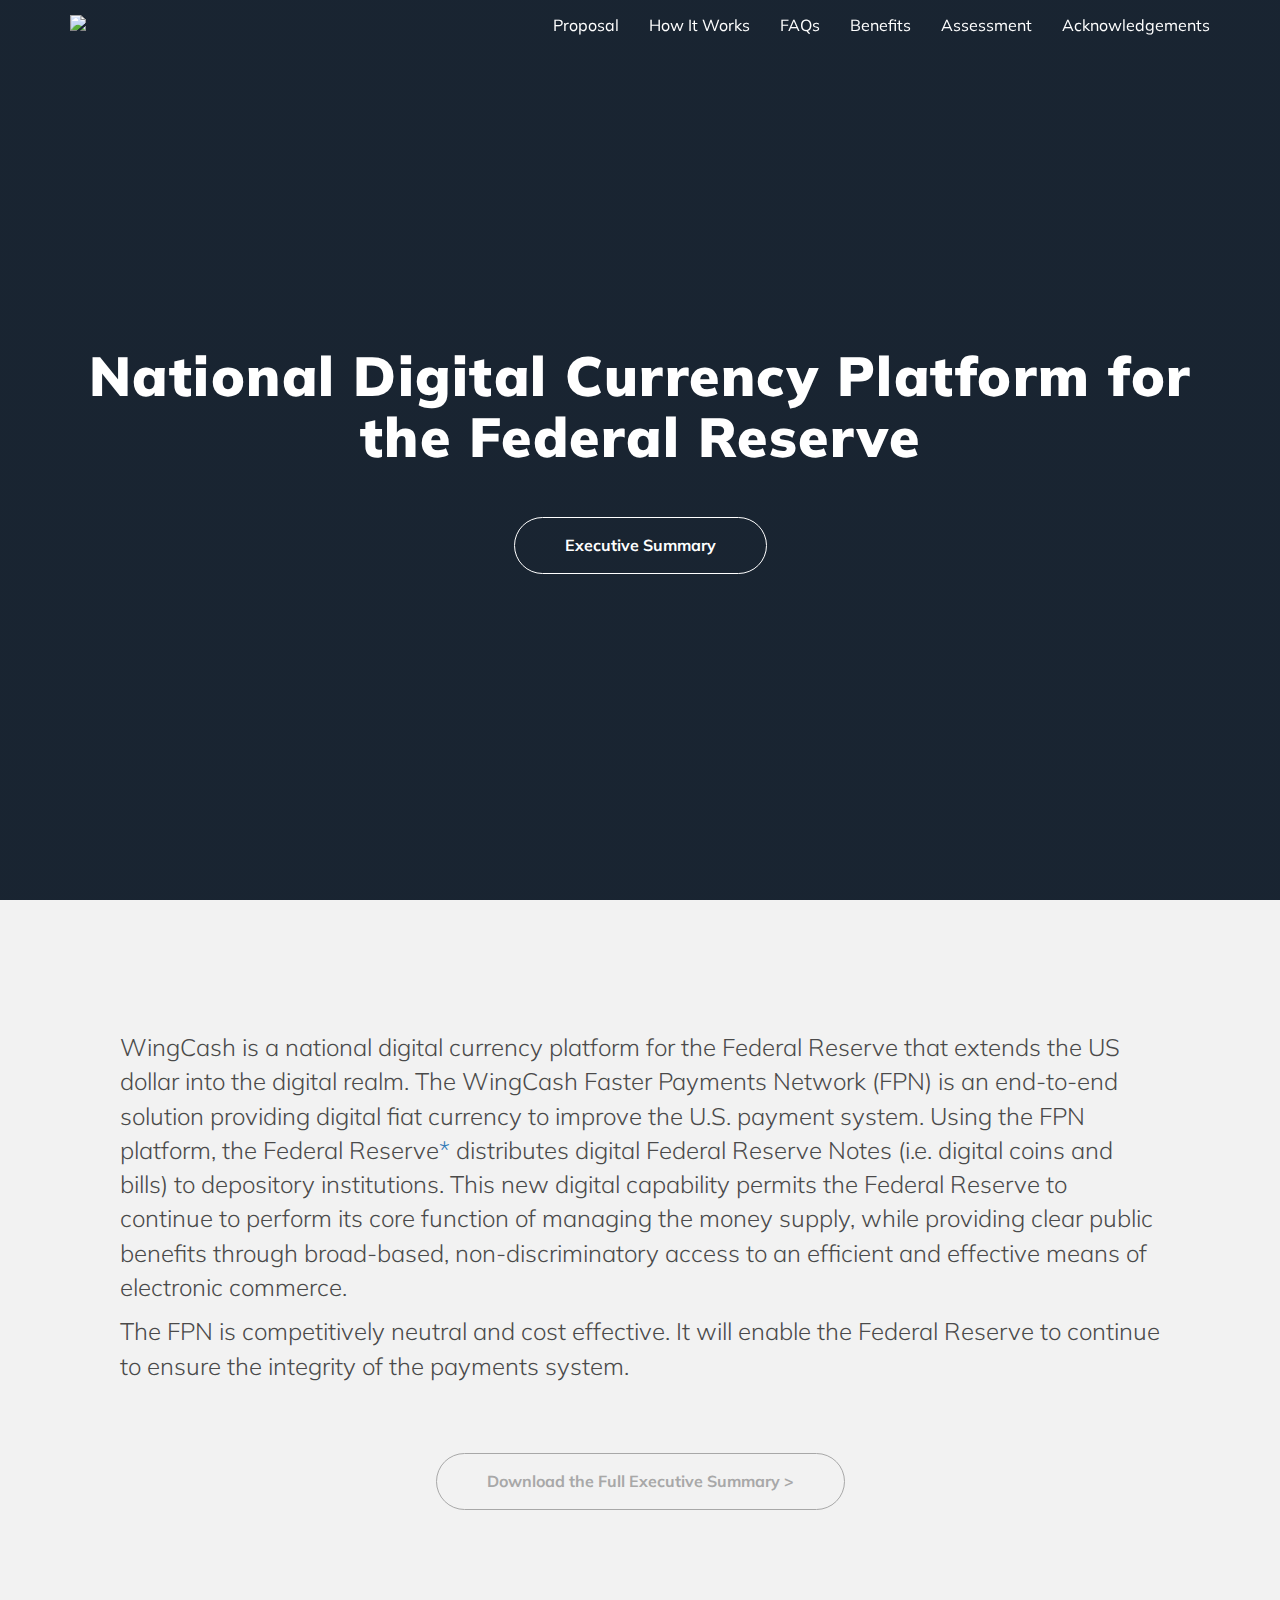
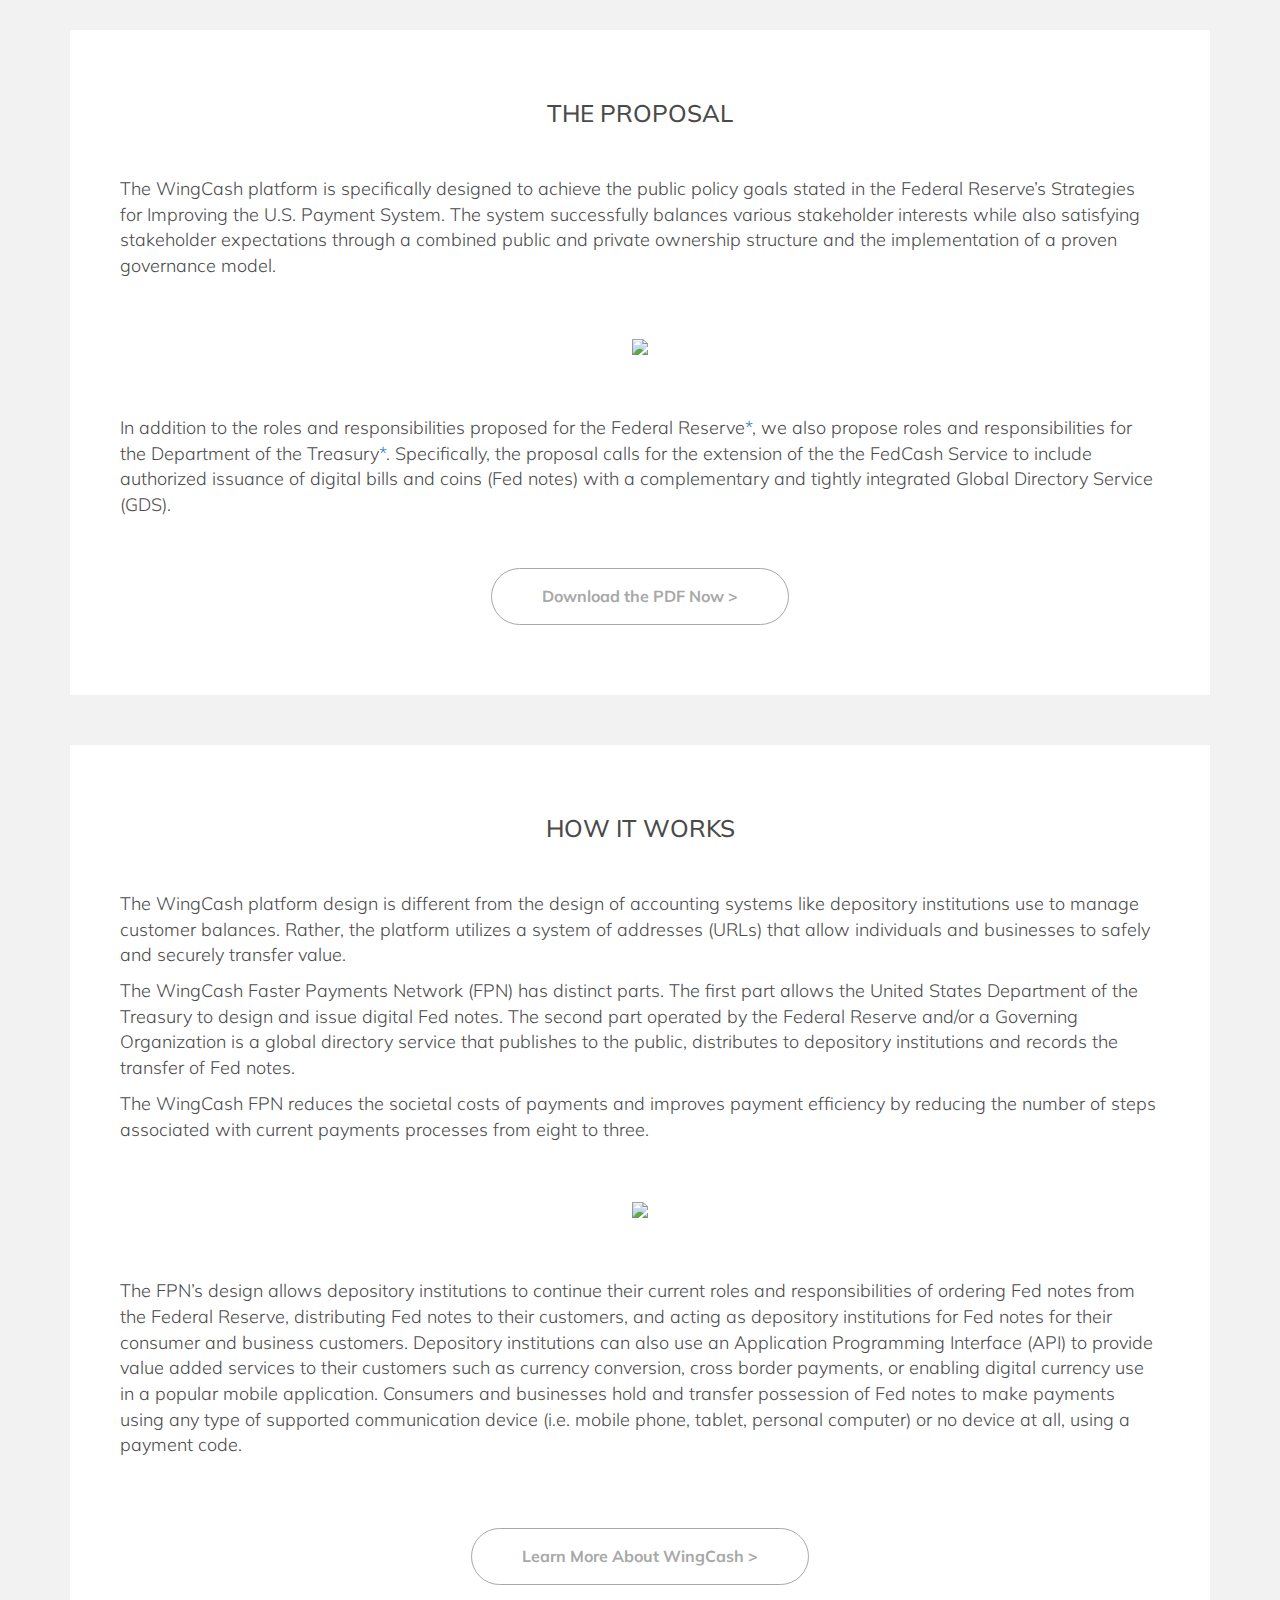
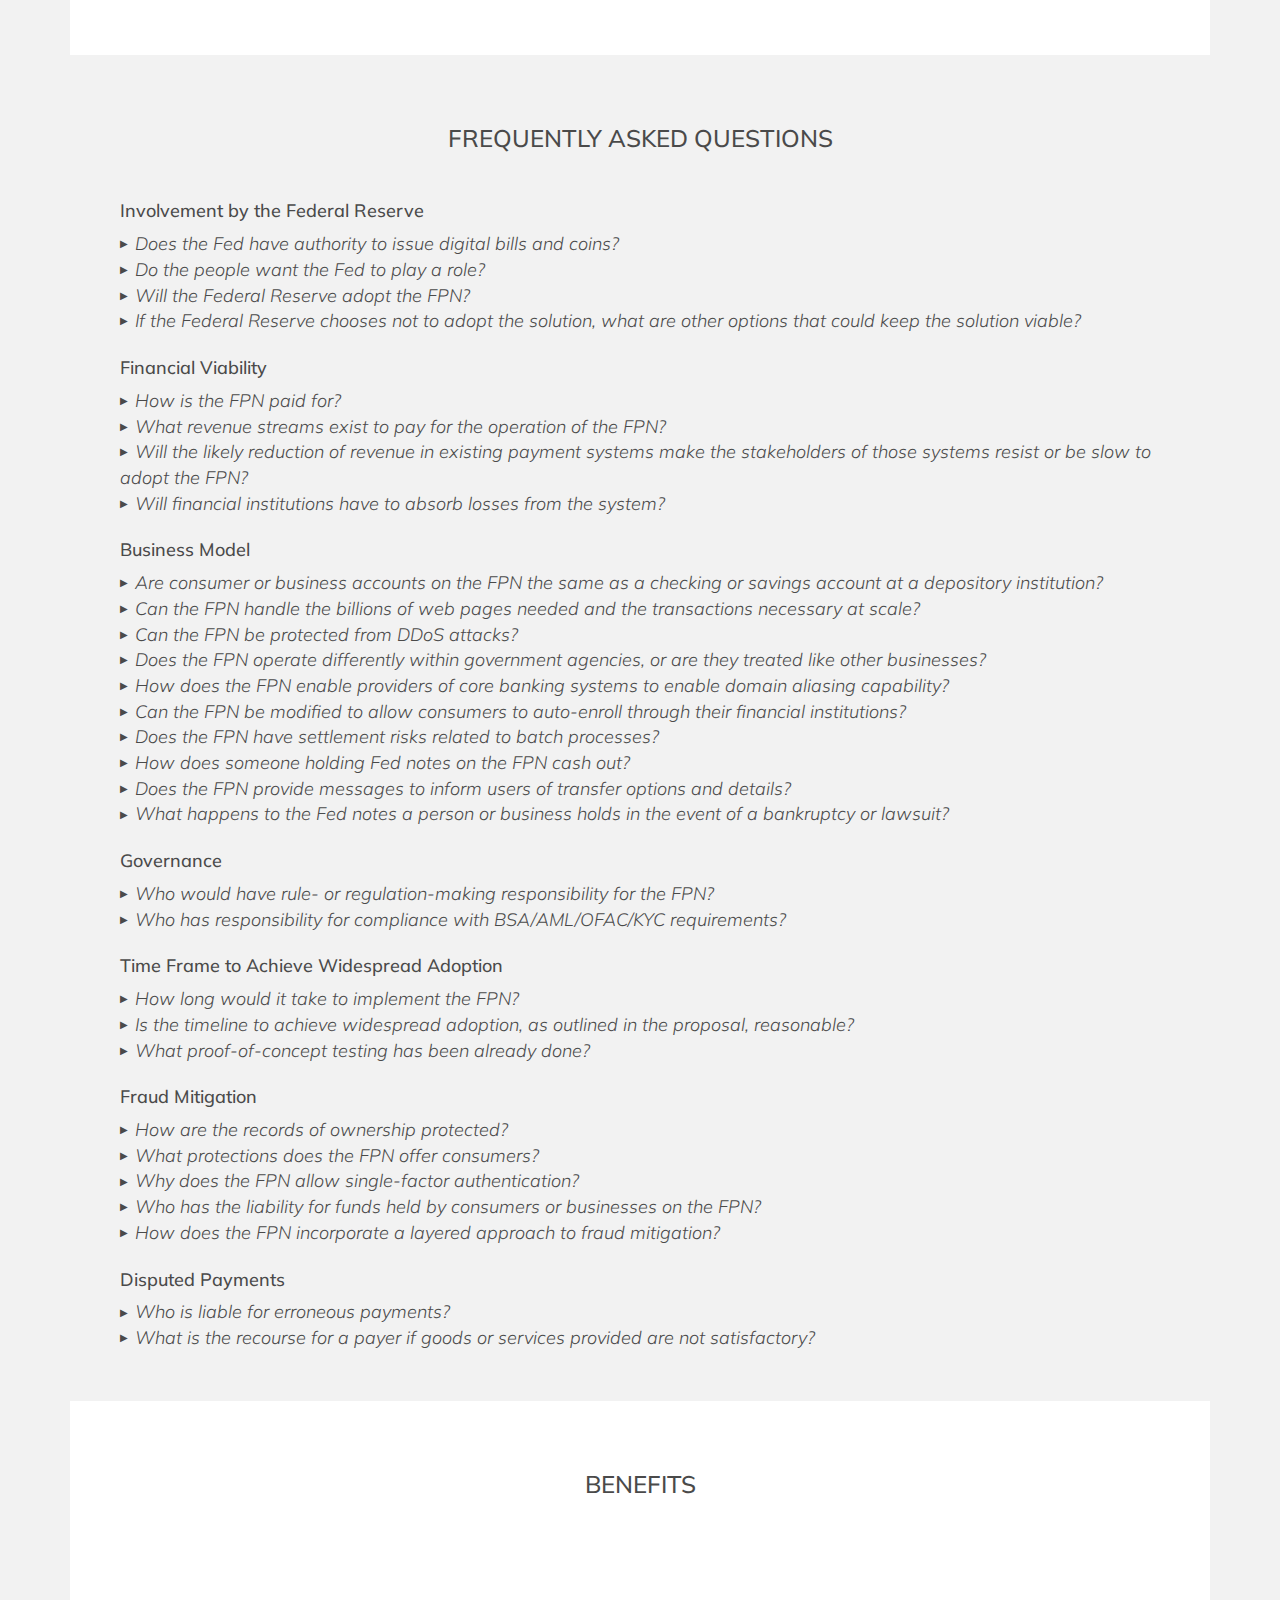
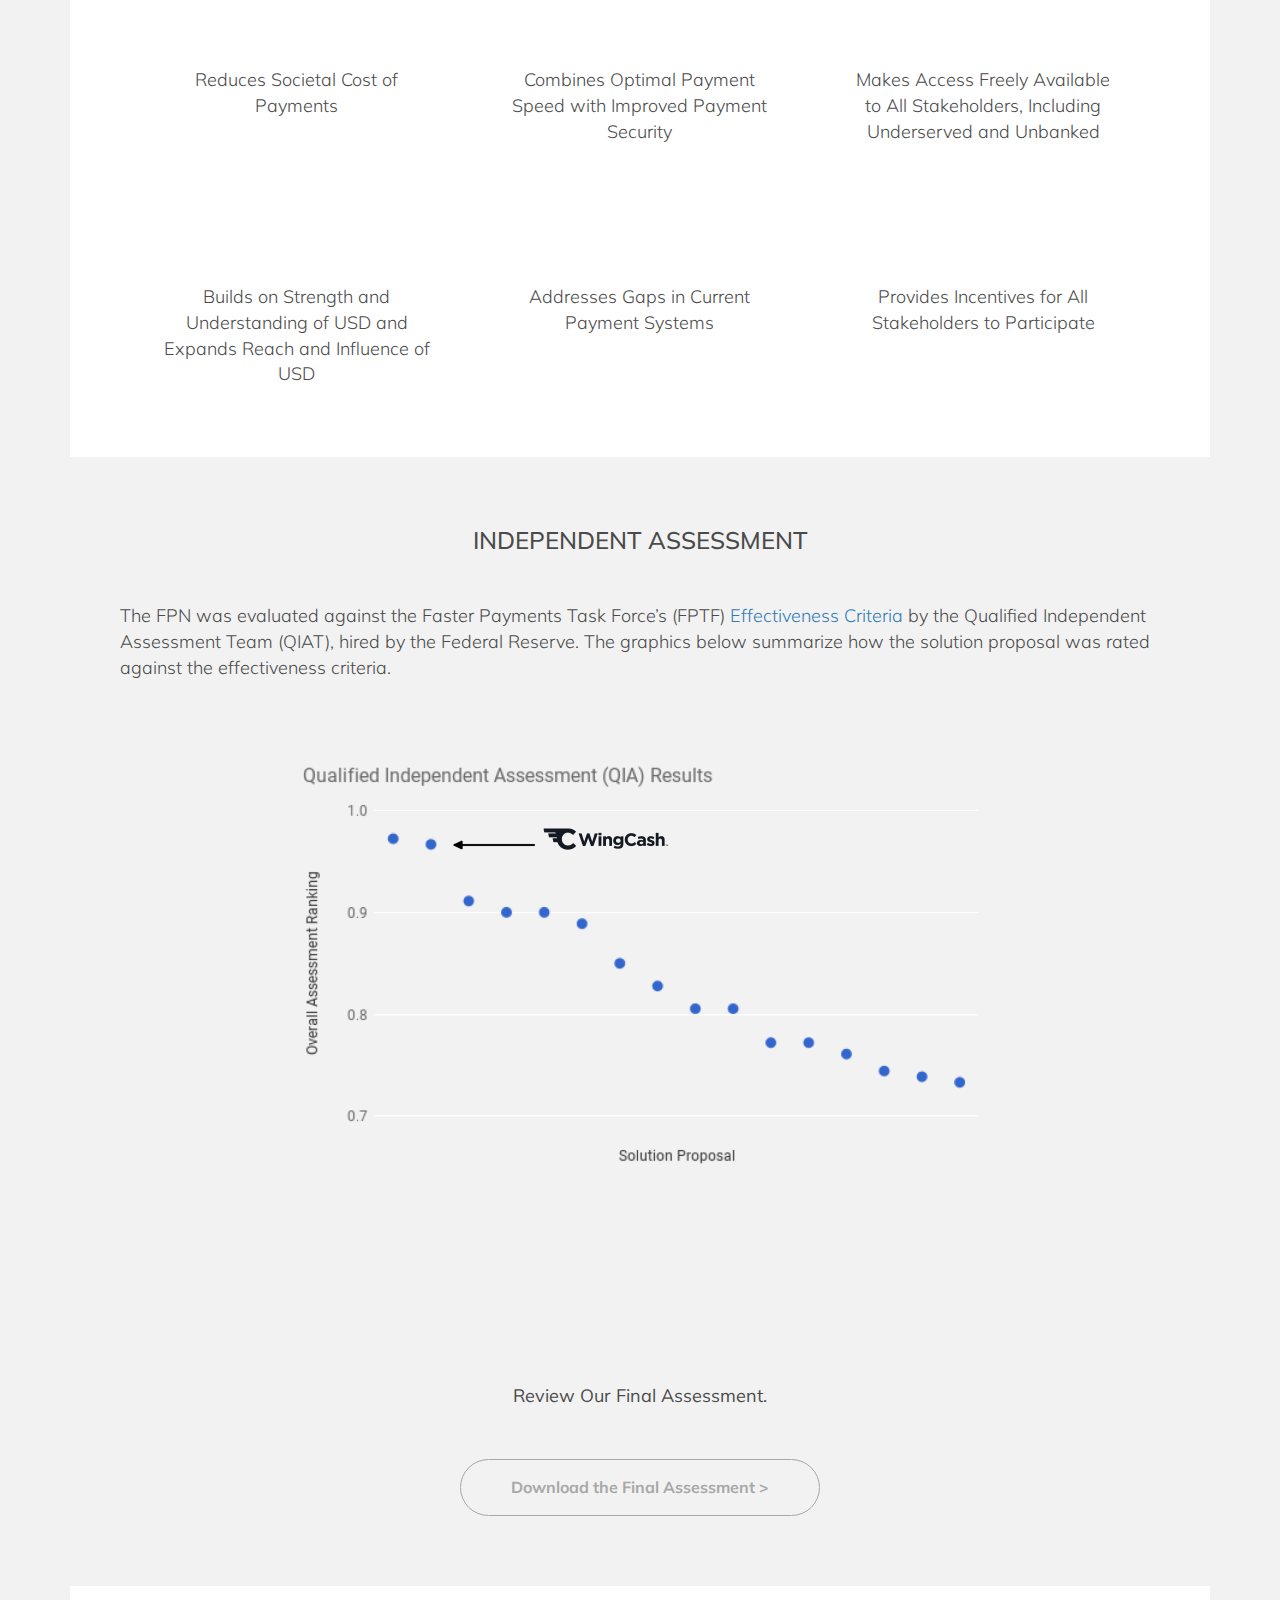
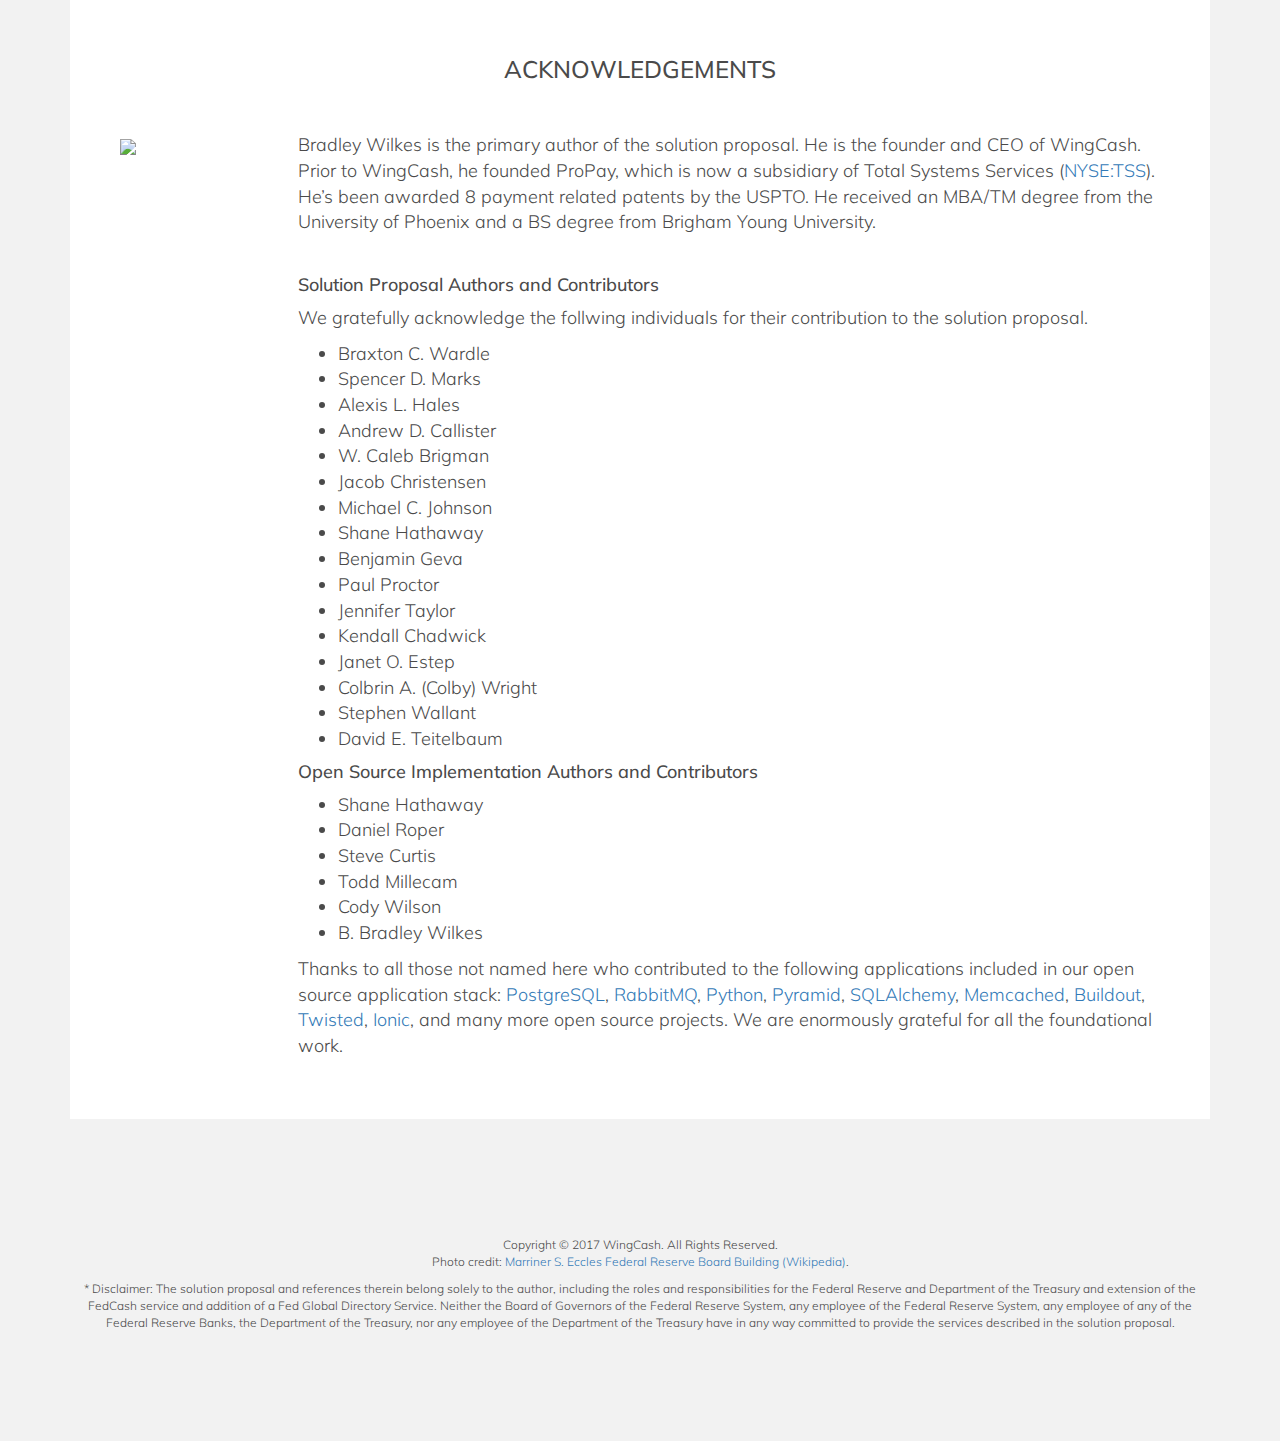
==== public_html/index.html @ 8a1ef951 "URI -> URL since it's more familiar. Ixnay on "we think you will be impressed"." ====
<!DOCTYPE html>
<html lang="en">
  <head>
    <meta charset="utf-8">
    <meta http-equiv="X-UA-Compatible" content="IE=edge">
    <meta name="viewport" content="width=device-width, initial-scale=1">
    <title>WingCash Faster Payments Network</title>

    <!-- Bootstrap -->
    <link rel="stylesheet"
        href="https://maxcdn.bootstrapcdn.com/bootstrap/3.3.7/css/bootstrap.min.css"
        integrity="sha384-BVYiiSIFeK1dGmJRAkycuHAHRg32OmUcww7on3RYdg4Va+PmSTsz/K68vbdEjh4u"
        crossorigin="anonymous" />
    <link href="https://fonts.googleapis.com/css?family=Muli:300,300i,400,700,900"
      rel="stylesheet" />
    <link rel="stylesheet" href="fpn.css" />
  </head>
  <body>
    <div class="topfold" id="top">
      <nav class="navbar navbar-fixed-top">
        <div class="container">
          <!-- Brand and toggle get grouped for better mobile display -->
          <div class="navbar-header">
            <button type="button" class="navbar-toggle collapsed" data-toggle="collapse" data-target="#bs-example-navbar-collapse-1" aria-expanded="false">
              <span class="sr-only">Toggle navigation</span>
              <span class="icon-bar"></span>
              <span class="icon-bar"></span>
              <span class="icon-bar"></span>
            </button>
            <a class="navbar-brand smooth-scroll" href="#top">
              <img src="image/wingcashlogo-nav-white-2017.png"
                class="navbar-brand-img" />
            </a>
          </div>

          <!-- Collect the nav links, forms, and other content for toggling -->
          <div class="collapse navbar-collapse" id="bs-example-navbar-collapse-1">
            <ul class="nav navbar-nav navbar-right smooth-scroll">
              <li><a href="#proposal">Proposal</a></li>
              <li><a href="#how">How It Works</a></li>
              <li><a href="#faq">FAQs</a></li>
              <li><a href="#benefits">Benefits</a></li>
              <li><a href="#assessment">Assessment</a></li>
              <li><a href="#ack">Acknowledgements</a></li>
            </ul>
          </div><!-- /.navbar-collapse -->
        </div><!-- /.container-fluid -->
      </nav>
      <div class="topfold-content">
        <div class="container">
          <h1 class="topfold-h1">
            National Digital Currency Platform for the Federal Reserve
          </h1>
          <div>
            <a href="#execsum" class="smooth-scroll">
              <button class="topfold-button">
                Executive Summary
              </button>
            </a>
          </div>
        </div>
      </div>
    </div>

    <div class="container">

      <section id="execsum">
        <div class="execsum">
          <p>
            WingCash is a national digital currency platform for the Federal
            Reserve that extends the US dollar into the digital realm. The
            WingCash Faster Payments Network (FPN) is an end-to-end solution
            providing digital fiat currency to improve the U.S. payment system.
            Using the FPN platform, the
            Federal Reserve<a href="#disclaimer" class="smooth-scroll disclaimer-link">*</a>
            distributes digital
            Federal Reserve Notes (i.e. digital coins and bills) to depository
            institutions. This new digital capability permits the Federal
            Reserve to continue to perform its core function of managing the
            money supply, while providing clear public benefits through
            broad-based, non-discriminatory access to an efficient and
            effective means of electronic commerce.
          </p>
          <p>
            The FPN is competitively neutral and cost effective. It will enable
            the Federal Reserve to continue to ensure the integrity of the
            payments system.
          </p>
        </div>
        <div class="action-button-container">
          <a href="https://drive.google.com/file/d/0B_CNPQWTRQwuc1hhWlAzOEljNGs/view?usp=sharing" target="_blank">
            <button class="action-button">
              Download the Full Executive Summary &gt;
            </button>
          </a>
        </div>
      </section>

      <section id="proposal" class="bright">
        <h2 class="section-title">THE PROPOSAL</h2>
        <p>
          The WingCash platform is specifically designed to achieve the public
          policy goals stated in the Federal Reserve’s Strategies for
          Improving the U.S. Payment System. The system successfully balances
          various stakeholder interests while also satisfying stakeholder
          expectations through a combined public and private ownership
          structure and the implementation of a proven governance model.
        </p>
        <p style="text-align: center">
          <img src="image/cash-to-digital.png" width="60%"
            class="diagram"  />
        </p>
        <p>
          In addition to the roles and responsibilities proposed for the
          Federal Reserve<a href="#disclaimer" class="smooth-scroll disclaimer-link">*</a>,
          we also propose roles and responsibilities for the
          Department of the Treasury<a href="#disclaimer" class="smooth-scroll disclaimer-link">*</a>.
          Specifically, the proposal calls for the
          extension of the the FedCash Service to include authorized
          issuance of digital bills and coins (Fed notes) with a complementary
          and tightly integrated Global Directory Service (GDS).
        </p>
        <div class="action-button-container"
            style="margin-top: 50px; margin-bottom: 20px">
          <a href="https://drive.google.com/file/d/0B_CNPQWTRQwuZWhqbDUzNVJsNGc/view" target="_blank">
            <button class="action-button">
              Download the PDF Now &gt;
            </button>
          </a>
        </div>
      </section>

      <section id="how" class="bright" style="margin-top: 50px">
        <h2 class="section-title">HOW IT WORKS</h2>
        <p>
          The WingCash platform design is different from the design of
          accounting systems like depository institutions use to manage
          customer balances. Rather, the platform utilizes a system of
          addresses (URLs) that allow individuals and businesses to safely and
          securely transfer value.
        </p>
        <p>
          The WingCash Faster Payments Network (FPN) has distinct parts. The
          first part allows the United States Department of the Treasury to
          design and issue digital Fed notes. The second part operated by the
          Federal Reserve and/or a Governing Organization is a global
          directory service that publishes to the public, distributes to
          depository institutions and records the transfer of Fed notes.
        </p>
        <p>
          The WingCash FPN reduces the societal costs of payments and improves
          payment efficiency by reducing the number of steps associated with
          current payments processes from eight to three.
        </p>
        <p style="text-align: center">
          <img src="image/how-diagram.png" width="70%"
            class="diagram"  />
        </p>
        <p>
          The FPN’s design allows depository institutions to continue their
          current roles and responsibilities of ordering Fed notes from the
          Federal Reserve, distributing Fed notes to their customers, and
          acting as depository institutions for Fed notes for their consumer
          and business customers. Depository institutions can also use an
          Application Programming Interface (API) to provide value added
          services to their customers such as currency conversion, cross
          border payments, or enabling digital currency use in a popular
          mobile application. Consumers and businesses hold and transfer
          possession of Fed notes to make payments using any type of supported
          communication device (i.e. mobile phone, tablet, personal computer)
          or no device at all, using a payment code.
        </p>
        <div class="action-button-container"
            style="margin-bottom: 20px">
          <a href="https://wingcash.org" target="_blank">
            <button class="action-button">
              Learn More About WingCash &gt;
            </button>
          </a>
        </div>
      </section>

      <section id="faq" class="faq">
        <h2 class="section-title">FREQUENTLY ASKED QUESTIONS</h2>

        <h4>Involvement by the Federal Reserve</h4>

        <div class="faq-question">
          Does the Fed have authority to issue digital bills and coins?
        </div>

        <div class="faq-answer">
          <p>
            Digital banknotes should be treated as authorized by the Federal
            Reserve Act to the same extent as physical banknotes. Section
            16(1) of the Federal Reserve Act is silent as to the medium in
            which Federal Reserve notes are to be issued. Accordingly, it
            may be argued that digital banknotes are encompassed within the
            general authority of Paragraph 1. Digital Fed notes would not
            replace physical bills and coins but would be an additional
            service offered by the Fed.
          </p>
        </div>

        <div class="faq-question">
          Do the people want the Fed to play a role?
        </div>

        <div class="faq-answer">
          <p>
            The people want a financial system that serves their purposes
            and protects their interests. If the FPN provides an additional
            option for payments that is easy to use, secure, cost-effective,
            and accepted by the establishments that consumers do business
            with, they are likely to accept it without a lot of
            consideration for the mechanics that make the system possible.
          </p>
          <p>
            We are assured that not all consumers or businesses would like
            to have the Fed provide digital bills and coins for the FPN;
            however, consumers and businesses are best served by a safe,
            efficient, trusted payment ecoystem. The Fed’s role in the FPN
            would bring the highest levels of public confidence to the FPN.
          </p>
        </div>

        <div class="faq-question">
          Will the Federal Reserve adopt the FPN?
        </div>

        <div class="faq-answer">
          <p>
            The Proposer cannot speak on behalf of the Federal Reserve;
            however, the Fed's operation of the FPN would provide the highest
            level of credibility and trust in the FPN.
          </p>

          <p>
            One of the strengths of the proposed FPN is its flexibility with
            respect to the role of depository financial institutions in the
            chain of distribution of digital banknotes. For example, the Fed
            could engage depository institutions to act as intermediaries with
            respect to the distribution of digital banknotes, similar to their
            role with respect to the distribution of paper Federal Reserve
            notes.
          </p>

          <p>
            Administration of the Global Directory Service, the “back-office”
            machinery necessary for authentication and recording, and numerous
            other aspects of the Faster Payments Network, may be delegated to
            the Governing Organization or a service provider as the Fed sees
            fit. The proposer’s intent is not to dictate whether or how the
            Fed may exercise its discretion to delegate operation of the
            various components of the FPN; rather, where the FPN contemplates
            operative concepts from the point of view of Fed action, it should
            be understood to refer to action by the Fed or its designee, and
            not to derogate from the Fed’s flexibility to delegate or
            otherwise involve the Governing Organization, its members, or
            other third parties as necessary or appropriate to provide the
            FPN.
          </p>
        </div>

        <div class="faq-question">
          If the Federal Reserve chooses not to adopt the solution, what are
          other options that could keep the solution viable?
        </div>

        <div class="faq-answer">
          <p>
            The multi-issuer design of the FPN makes it possible for a
            commercial bank to act as distributor of the Fed notes held
            against a balance in an ominibus account; however, our experience
            suggests that commercial banks resist this role and responsibility
            for many reasons. In the model with one or more commercial banks
            as providers of the notes, the Fed would not need to act as the
            issuer or redeemer.
          </p>
        </div>

        <h4>Financial Viability</h4>

        <div class="faq-question">
          How is the FPN paid for?
        </div>

        <div class="faq-answer">
          <p>
            The Federal Reserve can expect to receive full recovery of costs
            over the long run by directing savings from reduced printing,
            transportation and destructions costs of physical bank note issuance
            into the operation of the FPN. However, the implementation of the
            FPN would require an investment by the Federal Reserve.
          </p>
        </div>

        <div class="faq-question">
          What revenue streams exist to pay for the operation of the FPN?
        </div>

        <div class="faq-answer">
          <p>
            The Federal Reserve will continue to recognize seigniorage for Fed
            notes issued to the FPN. We also propose other possible revenue
            streams associated with the FPN, although we do not prescribe who
            will record the revenue, as follows: distribution of brand cash,
            co-branding of Fed notes, deposit fees, education and training,
            membership, and more.
          </p>
        </div>

        <div class="faq-question">
          Will the likely reduction of revenue in existing payment systems
          make the stakeholders of those systems resist or be slow to adopt
          the FPN?
        </div>

        <div class="faq-answer">
          <p>
            Yes, we expect stakeholders of other payment systems to be slow to
            or resist adoption of the FPN because of the potential loss of
            revenue as payments shift from existing payment systems to the
            FPN. However, financial institutions will be able to realize
            additional revenue by determining the fee charged to the customer
            for depositing Fed notes to an account. Depository institutions
            using the API with their own branded applications are able to
            offer the baseline services and value-added services for their
            customers. Value-added services may generate revenue for
            depository institutions.
          </p>
        </div>

        <div class="faq-question">
          Will financial institutions have to absorb losses from the system?
        </div>

        <div class="faq-answer">
          <p>
            No, unlike payment card networks, the proposed design and rules of
            the FPN do not have financial institutions responsible for
            chargebacks. Financial institutions will benefit from reduced risk
            of payments that use the FPN because there is no inter-provider
            credit or liquidity risk when accepting Fed notes for deposit.
          </p>
        </div>

        <h4>Business Model</h4>

        <div class="faq-question">
          Are consumer or business accounts on the FPN the same as a checking
          or savings account at a depository institution?
        </div>

        <div class="faq-answer">
          <p>
            The FPN is designed as a bearer instrument payment network. The
            FPN is not a system of accounts that use double-entry accounting
            (e.g., debits and credits) to move value between accounts.
            Consequently, the FPN does not compete with depository financial
            institutions for deposit accounts of consumers or businesses.
          </p>
        </div>

        <div class="faq-question">
          Can the FPN handle the billions of web pages needed and the
          transactions necessary at scale?
        </div>

        <div class="faq-answer">
          <p>
            The FPN will create and store data for each Fed note on the FPN.
            While this may seem like a lot of data, even with billions of Fed
            notes, it is rather small by comparison to some existing web
            sites. For example, YouTube reports that “every day people watch
            hundreds of millions of hours on YouTube and generate billions of
            views.” Serving hundreds of millions of hours of YouTube video
            places a high demand on computing resources (i.e., computer
            processing power, network bandwidth, and storage), whereas the
            FPN’s serving static/dynamic web pages demands significantly less
            computing resources.
          </p>

          <p>
            The FPN can scale quickly while maintaining service level
            agreements and providing the baseline core features because of an
            original design architecture that supports high scalability.
          </p>

          <p>
            The proposers have tested the transaction throughput of the
            current open source version without much code optimization using
            Amazon EC2 Type C3 instances with 32 cores and 60 GB of memory.
            The current open source version was able to achieve projected
            annual transaction throughput rate in excess of 23 billion
            transfers per year (750 transactions per second, 64.8 million
            transactions per day). To put this in perspective, VocaLink, the
            operator of the UK’s Faster Payments system, indicates on their
            website that their data centers process just over 6 billion BACS
            transactions annually (16.44 million per day), with a peak
            reaching 100 million transactions per day (36.5 billion
            transactions annually). The proposers believe that, with both
            hardware and software optimizations, the transaction throughput of
            the FPN at implementation can be improved to reach or exceed 220+
            billion transfers per year, or 602.7 million transfers per day.
            The FPN’s architecture is designed to accommodate growth with
            additional code optimization and through horizontal scale.
          </p>
        </div>

        <div class="faq-question">
          Can the FPN be protected from DDoS attacks?
        </div>

        <div class="faq-answer">
          <p>
            The FPN includes the following measures to mitigate the impact of
            external network attacks:
          </p>

          <ul>
            <li>
              Because attackers often try to connect to database servers
              directly through network ports, the FPN employs external
              firewalls that reject all attempts to connect to non-public
              ports.
            </li>

            <li>
              The FPN mitigates denial of service (DoS) attacks by providing
              flexible server capacity and by adjusting firewall rules in real
              time to temporarily block specific abusive IP addresses.
            </li>

            <li>
              The FPN serves static copies of web pages in the event of an
              extreme DoS attack. Because copies of static web pages require
              few server resources, it is more difficult for attackers to
              overwhelm servers that serve static copies of web pages.
            </li>

            <li>
              The proposers recommend the creation of a site reliability
              engineering (SRE) team to monitor the network and build automated
              detection and response systems.
            </li>
          </ul>
        </div>

        <div class="faq-question">
          Does the FPN operate differently within government agencies, or are
          they treated like other businesses?
        </div>

        <div class="faq-answer">
          <p>
              The FPN operates the same for government agencies as with
            public/private businesses;  however, the API allows a degree of
            freedom to a business or government agency to customize the
            features or experience of the FPN. Government and charitable
            organizations that distribute humanitarian aid would have the
            option to distribute a closed-loop payment instrument (Brand Cash)
            redeemable only at certain locations to provide better control of
            where humanitarian aid is redeemed and for what products and or
            services.
          </p>
        </div>

        <div class="faq-question">
          How does the FPN enable providers of core banking systems to enable
          domain aliasing capability?
        </div>

        <div class="faq-answer">
          <p>
            The FPN’s domain aliasing capability allows FPN features to be
            aliased to the web domain of a financial institution. For example,
            a financial insitution with a domain of
            www.firstfinancialinstitution.com could be set up to provide its
            customers customized, branded acess and user experience to the FPN
            at fpn.firstfinancialinstitution.com.
          </p>
        </div>

        <div class="faq-question">
          Can the FPN be modified to allow consumers to auto-enroll through
          their financial institutions?
        </div>

        <div class="faq-answer">
          <p>
            While it would be convenient, it is not to the consumers’ benefit
            to be auto-enrolled in the FPN through their financial
            institutions. The FPN enrollment process enables participants in
            the system to specify their credentials and keep them private.
            Enrollment that is not linked to a financial institution also
            expands access to the solution to unbanked individuals. For
            convenience, the FPN allows those who have accounts with
            depository financial institutions to link their payment addresses
            to their accounts.
          </p>
        </div>

        <div class="faq-question">
          Does the FPN have settlement risks related to batch processes?
        </div>

        <div class="faq-answer">
          <p>
            Transactions within the FPN are immediate and are performed with
            good funds (i.e. central bank money) that are currently held by
            the payer’s primary payment address. The purpose of the FPN is to
            execute transfers in real-time, all day, every day without human
            intervention and provide confirmation of the completed transfer to
            both the payer and the payee.
          </p>
        </div>

        <div class="faq-question">
          How does someone holding Fed notes on the FPN cash out?
        </div>

        <div class="faq-answer">
          <p>
            A user on the FPN can link an account at a financial institution
            to her primary payment address and submit a payment order to
            transfer Fed notes to that account. Users can purchase goods and
            services with funds held by their primary payment address. Fed
            notes on the FPN are also fungible with physical bills and coins.
          </p>
        </div>

        <div class="faq-question">
          Does the FPN provide messages to inform users of transfer options
          and details?
        </div>

        <div class="faq-answer">
          <p>
            The FPN displays contextual data to inform users. The FPN records,
            retains, protects, discloses, and makes available to the payer,
            payee, and issuer appropriate contextual data as permitted by the
            rules. Contextual data may include but is not limited to the
            following:
          </p>

          <ul>
            <li>
              Transfer identification (each transfer is assigned a system-
              wide, unique ID)
            </li>
            <li>
              Transfer type (transfer types as defined by the system)
            </li>
            <li>
              Date and time the transfer was started
            </li>
            <li>
              Date and time the transfer was completed or ended
            </li>
            <li>
              Status of the transfer
            </li>
            <li>
              Amount of the transfer
            </li>
            <li>
              Visibility of the transfer (i.e., public or private)
            </li>
            <li>
              Appropriate details about each participant or stakeholder
              involved in the transfer
            </li>
            <li>
              Fed notes involved in the transfer by unique identifier
            </li>
            <li>
              Closed-loop notes involved in the transfer, including the type
              of the note (e.g., gift, loyalty, rewards, promotional), the
              name the notes Issuer, the denomination, and the date of
              issuance
            </li>
          </ul>

          <p>
            The FPN may also capture and record contextual data that include
            channel- and device-specific information. For example, data may
            include device operating system, device hardware identifiers,
            device application identifiers, or device location information.
          </p>

          <p>
            Contextual information associated with a transfer can be viewed by
            a stakeholder of the transfer to perform all types of
            responsibilities including updating double-entry accounting
            systems, preparing reports, preparing tax statements, auditing,
            and investigating errors.
          </p>

          <p>
            The FPN enables flexibility in contextual data and integration of
            data and messaging with external systems.
          </p>
        </div>

        <div class="faq-question">
          What happens to the Fed notes a person or business holds in the
          event of a bankruptcy or lawsuit?
        </div>

        <div class="faq-answer">
          <p>
            The Fed notes held by a person or business would be subject to all
            laws, regulations, and court orders, just as any other financial
            asset in the case of a personal or personal bankruptcy.
          </p>
        </div>

        <h4>Governance</h4>

        <div class="faq-question">
          Who would have rule- or regulation-making responsibility for the FPN?
        </div>

        <div class="faq-answer">
          <p>
            The same organizations that write regulations and laws for payment
            systems that exist today would have the ability to impact the
            FPN’s rules. These organizations include the CFPB, Federal Reserve
            Board of Governors, Office of Comptroller of Currency, etc.
            Furthermore, the solution proposes an inclusive Governing
            Organization with broad participation from all stakeholders on the
            FPN to also have rule-making influence.
          </p>
        </div>

        <div class="faq-question">
          Who has responsibility for compliance with BSA/AML/OFAC/KYC
          requirements?
        </div>

        <div class="faq-answer">
          <p>
            The Fed would bear the responsibility for compliance with
            regulations in the ongoing operation of the FPN with established
            users. As the owner and operator of the FPN, the Fed could
            designate certain responsibilities to be performed by the
            Governing Organization. Compliance with BSA/AML/KYC may be
            delegated by the Fed to the Governing Organization.
          </p>

          <p>
            Financial institutions that are issued digital Fed notes from the
            Federal Reserve would be authorized to redistribute the digital
            banknotes to customers who have satisfied anti-money laundering
            (AML) and Office of Foreign Assets Control (OFAC) screens.
            Moreover, the recipients of those digital banknotes would be able
            to transfer them only to persons (individuals and entities) whose
            identity had been validated in accordance with applicable AML and
            OFAC standards by banks authorized by the Fed for that purpose.
          </p>

          <p>
            With strong front-end identity verification requirements, the FPN
            would enable AML-related controls far exceeding those currently in
            place for cash transactions. In addition, the FPN architecture
            supports a multi-tiered approach to the user base, with holders
            who have not undergone bank identity verification subject to hard-
            wired transactional limits (e.g., based on the number or dollar
            value of transactions during a specified period), while holders
            who have undergone screening may be subject to less stringent
            limits, or, if the digital banknotes held by such users are linked
            to an account, no limits other than restrictions applicable to
            those of any other holder of a bank account (e.g., standard OFAC
            blocks and suspicious activity reporting). Such a multi-tiered
            approach would both preserve widespread access to digital
            banknotes, and allow financial institutions to maintain their
            gatekeeper role for transactions at levels designated by the Fed.
          </p>
        </div>

        <h4>Time Frame to Achieve Widespread Adoption</h4>

        <div class="faq-question">
          How long would it take to implement the FPN?
        </div>

        <div class="faq-answer">
          <p>
            Although there is an open source version of the FPN operating in
            the market, if adopted by the Federal Reserve, the proposer
            recommends replacing open source applications with commercial
            applications. The proposer estimates that the process of replacing
            open source applications with commercial applications and
            preparing the FPN to operate at scale may take between 9 to 18
            months. This period of technical preparation will allow time for
            the Governing Organization to ratify the rules for the FPN, and
            large merchants will have the necessary lead time to prepare their
            systems for acceptance of FPN payments and distribution of Brand
            Cash.
          </p>
        </div>

        <div class="faq-question">
          Is the timeline to achieve widespread adoption, as outlined in the
          proposal, reasonable?
        </div>

        <div class="faq-answer">
          <p>
            The solution proposal includes a timeline to achieve widespread
            adoption that is based on the work streams of the Task Force,
            which have undergone some modifications during the solution
            proposal process. It is a high-level timeline. Upon adoption of
            the solution, a detailed timeline would be developed with input
            from stakeholders. The detailed timeline would include milestones
            for governance, legal and regulatory requirements, design,
            implementation, and adoption by governmental and private key
            players, including the Fed’s issuing of digital Fed notes,
            merchants’ implementing the solution, and consumers’ being able to
            use it for payments.
          </p>
        </div>

        <div class="faq-question">
          What proof-of-concept testing has been already done?
        </div>

        <div class="faq-answer">
          <p>
            The technology to support the FPN has been in development since
            January of 2009 and operating in local markets since 2011. The
            current open source version is interoperable with existing payment
            systems, including the ACH network, the payment card networks, the
            bill pay networks, and other payment networks.
          </p>

          <p>
            The following features have already been implemented in the open
            source version of the payment platform:
          </p>

          <ul>
            <li>
              Enrollment for persons in the U.S. and other countries as
              permitted by the rules
            </li>

            <li>
              Enrollment for businesses in the U.S. including federal, state
              and local governments, retailers, etc., and for businesses in
              other countries as permitted by the rules
            </li>

            <li>
              Enrollment for depository institutions in the U.S. and in other
              countries as permitted by the rules
            </li>

            <li>
              Enrollment and support for national currency issuance by central
              banks in other countries as permitted by the rules
            </li>

            <li>
              ACH network integration and support for transfer of funds to
              accounts held at depository institutions
            </li>

            <li>
              Support for businesses and governments to issue closed-loop
              value (e.g., gift, loyalty, rewards, promotional, humanitarian,
              and welfare programs) with offers and campaign tracking
              (Businesses administer their own closed-loop networks with
              appropriate distribution and redemption agreements for network
              participants.)
            </li>

            <li>
              Support for sharing data using open data sharing formats,
              including a live web page (e.g., HTML5), Atom, JSON, and
              streaming
            </li>

            <li>
              Open API using OAuth2 for integrators
            </li>

            <li>
              Features to support customized branding by depository
              institutions and regulated non-bank providers using domain name
              aliasing and themes
            </li>

            <li>
              Reports, including transfer history, page groups, provider
              liabilities, distribution and redemption, received, and
              receivable
            </li>

            <li>
              Support for businesses to have payment addresses with public
              information published in the Global Directory Service
            </li>

            <li>
              Automatic sweep to deposit account with a fixed fee per sweep
            </li>

            <li>
              Administrative features include:
              <ul>
                <li>Payment address management</li>
                <li>Enrollment management</li>
                <li>Transfer analysis</li>
              </ul>
            </li>
          </ul>

          <p>
            In addition to the above features that already have been tested
            in an open source implementation of the platform, the FPN’s
            design would maintain the business relationships that exist
            between stakeholders. For example, depository institutions are
            members of the Federal Reserve System and order Federal bank
            notes from the Federal Reserve; with the introduction of the
            FPN, depository institutions will be transferred digital Fed
            notes electronically rather than receiving printed notes by
            armored car services. Depository institutions also maintain the
            relationships they have with their customers (e.g., provide
            customers with Fed notes when requested and accept Fed notes for
            deposit). Regulated non-bank providers maintain the
            relationships they have with their customers (e.g., cash
            advances, loans, check cashing). Businesses also maintain the
            relationships they have with their depository institutions and
            their customers. The FPN is a platform to enable transfers
            between all parties enrolled without requiring modification of
            existing relationships between participants.
          </p>
        </div>

        <h4>Fraud Mitigation</h4>

        <div class="faq-question">
          How are the records of ownership protected?
        </div>

        <div class="faq-answer">
          <p>
            The records of ownership of Fed notes can be protected by using a
            distributed ledger to record a hash of details for a transfer at
            each step in the work flow and a hash of the completed work flow
            and final transfer. While the hashed information can be written to
            a public distributed ledger without disclosing private details
            about the transfer, permissioned parties are able to store an
            independent copy of the hashed information and verify it against
            the transfer details to protect and verify the integrity of the
            FPN.
          </p>
        </div>

        <div class="faq-question">
          What protections does the FPN offer consumers?
        </div>

        <div class="faq-answer">
          <p>
            The solution protects the personal information for end users, the
            Fed notes they hold, and transaction details by encrypting data in
            transit and at rest.
          </p>

          <p>The FPN encrypts data in transit as follows:</p>

          <ul>
            <li>
              Data in transit between servers and clients is encrypted using
              Secure Hypertext Transport Protocol (HTTPS) using Transport
              Layer Security (TLS) consistent with the guidelines published by
              NIST.
            </li>
            <li>
              Data in transit between servers is encrypted using TLS
              encryption.
            </li>
            <li>
              The FPN uses a Virtual Private Network (VPN) to secure the
              communications for some administrative processes and services.
            </li>
          </ul>

          <p>The FPN encrypts data at rest as follows:</p>

          <ul>
            <li>
              Certain records at rest in the database are hashed (e.g.,
              passwords) using secure hashing algorithms consistent with
              guidelines published by NIST.
            </li>
            <li>
              All data at rest on hard drives are encrypted using algorithms
              based on Advanced Encryption Standard (AES), a NIST-adopted
              standard.
            </li>
          </ul>

          <p>
            The solution’s risk management framework also protects consumers
            from fraud in the following ways:
          </p>

          <ul>
            <li>
              The FPN uses push payments exclusively instead of allowing the
              payee to pull from the payer’s payment address.
            </li>
            <li>
              The FPN does not share sensitive information (e.g., account
              numbers, card numbers, personal information, etc.) with the
              payee.
            </li>
            <li>
              In contrast to checks or payment cards, only known individuals
              with valid payer credentials are authorized to access the
              payer’s payment address and to sign payment orders.
            </li>
            <li>
              The FPN offers the Federal Reserve and the Governing
              Organization ability to regulate and oversee the function and
              operation of the system including the ability to analyze the
              source, destination and amount for all transfers in lieu of
              identity verification for every individual.
            </li>
            <li>
              The FPN supports optional two-factor authentication that when
              activated assures that the individual authenticating is also in
              current possession of protected secret information (i.e., token
              generated from biometric information).
            </li>
            <li>
              The FPN’s payment order dialog supports reverifying the presence
              and possession of the secret information (i.e., token generated
              from biometric information) before the payer’s signature will be
              applied to the payment order.
            </li>
          </ul>
        </div>

        <div class="faq-question">
          Why does the FPN allow single-factor authentication?
        </div>

        <div class="faq-answer">
          <p>
            The FPN also employs a username and password or passphrase pair as
            a method to verify an end user’s identity to satisfy end user
            expectations. End users can establish multi-factor authentication
            for enhanced security. Additional means of authentication can
            include one-time passwords using a secondary communication channel
            (e.g., sms/text message), one-time passwords using a separate
            application (e.g., VIP Access from Symantec, Google Authenticator)
            or a device that displays the one-time password (e.g., Security
            token or card), hardware key using PKI (e.g., Yubikey) and
            biometrics using mobile devices. Additionally, the FPN may require
            an end user to activate multi-factor authentication as required by
            some business processes and security features (e.g., a business
            may require all managers to use multi-factor authentication to
            sign a payment order).
          </p>
        </div>

        <div class="faq-question">
          Who has the liability for funds held by consumers or businesses on
          the FPN?
        </div>

        <div class="faq-answer">
          <p>
            The United States would have liability for Fed notes held by users
            of the FPN.
          </p>
        </div>

        <div class="faq-question">
          How does the FPN incorporate a layered approach to fraud mitigation?
        </div>

        <div class="faq-answer">
          <p>
            The FPN is designed with robust measures to prevent fraud. In
            addition to incorporating mechanisms to prevent fraud before it
            occurs, the FPN includes backend, real-time monitoring to spot
            exceptions that may indicate fraudulent transactions. The GO and
            those responsible for managing the FPN’s operations will analyze
            the exceptions data, then determine, develop and implement the
            correct response for handling exceptions that have been
            identified. For example, the fraud detection group may discover a
            common pattern of individuals transferring small amounts among
            many payment addresses to hide the possession history, then
            aggregating the value into a single payment address to be spent or
            deposited into an account at a depository institution. In response
            to detecting this sort of pattern, the fraud detection group could
            write and implement processes and procedures to suspend payment
            addresses that are participating in the detected pattern.
            Suspended payment addresses could then be evaluated and
            investigated.
          </p>
        </div>

        <h4>Disputed Payments</h4>

        <div class="faq-question">
          Who is liable for erroneous payments?
        </div>

        <div class="faq-answer">
          <p>
            As with physical cash payments, payers who use the FPN are liable
            for erroneous payments. The proposer believes that, while there is
            some risk to consumers within such a system, the benefits of the
            FPN (speed and reduced transaction costs) outweigh those risks. A
            payer must authorize a payment order before Fed notes are
            transferred to the payee. The FPN requires the payer to present
            credentials on the system before submitting payment orders, and it
            clearly communicates that the payment will be immediate and
            irreversible. A payer is responsible to protect his credentials as
            carefully as he would protect his wallet if he were using physical
            cash.
          </p>
          <p>
            The FPN should be seen as an option for payers to supplement the
            payment options currently available. The FPN is an appealing
            alternative for transactions, such as purchasing fuel at a pump,
            where the payer has no need of additional consumer protections,
            has no misgivings about making an irreversible payment, and may
            reap benefits of reduced costs. A payer who has misgivings about
            irreversible payments may choose other, existing payment systems
            that have costs associated with these protections built in.
          </p>
        </div>

        <div class="faq-question">
          What is the recourse for a payer if goods or services provided are not satisfactory?
        </div>

        <div class="faq-answer">
          <p>
            Payers who use the FPN have the same modes of recourse as payers
            who use physical cash payments. They can work with the payee to
            arrange a refund. Payees are motivated to maintain their
            customers’ good will, so it is reasonable to assume that this
            mechanism for resolving disputes will be satisfactory most of
            time. Then if the payee is fraudulent or not cooperative, the
            payer can work through existing systems, such as the court system,
            to recover losses. While these mechanisms are more onerous than
            calling a financial institution and demanding a refund of disputed
            payments, the payer who uses the FPN does not bear the burden of
            the hidden costs associated with existing systems that shift
            financial liability for such transactions to financial
            institutions, which must then recover their costs by charging
            higher fees to customers.
          </p>
        </div>

      </section>

      <section id="benefits" class="bright">
        <h2 class="section-title">BENEFITS</h2>
        <div class="benefit-grid">
          <div class="row">
            <div class="col-sm-4">
              <div class="benefit">
                <div class="benefit-img">
                  <img srcset="image/money-bag-2x.png 2x" />
                </div>
                <div class="benefit-text">
                  Reduces Societal Cost of Payments
                </div>
              </div>
            </div>
            <div class="col-sm-4">
              <div class="benefit">
                <div class="benefit-img">
                  <img srcset="image/fast-delivery-2x.png 2x" />
                </div>
                <div class="benefit-text">
                  Combines Optimal Payment Speed with Improved Payment Security
                </div>
              </div>
            </div>
            <div class="col-sm-4">
              <div class="benefit">
                <div class="benefit-img">
                  <img srcset="image/open-sign-2x.png 2x" />
                </div>
                <div class="benefit-text">
                  Makes Access Freely Available to All Stakeholders, Including Underserved and Unbanked
                </div>
              </div>
            </div>
            <div class="col-sm-4">
              <div class="benefit">
                <div class="benefit-img">
                  <img srcset="image/dollar-2x.png 2x" />
                </div>
                <div class="benefit-text">
                  Builds on Strength and Understanding of USD and Expands Reach and Influence of USD
                </div>
              </div>
            </div>
            <div class="col-sm-4">
              <div class="benefit">
                <div class="benefit-img">
                  <img srcset="image/bridges-2x.png 2x" />
                </div>
                <div class="benefit-text">
                  Addresses Gaps in Current Payment Systems
                </div>
              </div>
            </div>
            <div class="col-sm-4">
              <div class="benefit">
                <div class="benefit-img">
                  <img srcset="image/trophy-2x.png 2x" />
                </div>
                <div class="benefit-text">
                  Provides Incentives for All Stakeholders to Participate
                </div>
              </div>
            </div>
          </div>
        </div>
      </section>

      <section id="assessment">
        <h2 class="section-title">INDEPENDENT ASSESSMENT</h2>

        <p>
          The FPN was evaluated against the Faster Payments Task Force’s (FPTF)
          <a href="https://fedpaymentsimprovement.org/faster-payments/effectiveness-criteria/" target="_blank">Effectiveness Criteria</a>
          by the Qualified Independent Assessment Team (QIAT), hired by the
          Federal Reserve. The graphics below summarize how the solution
          proposal was rated against the effectiveness criteria.
        </p>

        <div class="diagram-container">
          <img srcset="image/chart-2x.png 2x"
            class="diagram" />
        </div>
        <div style="text-align: center">
          <img srcset="image/assessment-2x.png 2x" class="assessment-image" />
        </div>
      </section>

      <section class="centered">
        <div class="interjection">
          <div>Review Our Final Assessment.</div>
        </div>
        <div class="action-button-container"
            style="margin-top: 50px; margin-bottom: 20px">
          <a href="https://drive.google.com/file/d/0B_CNPQWTRQwudWluUEtqRERIRkE/view?usp=sharing" target="_blank">
            <button class="action-button">
              Download the Final Assessment &gt;
            </button>
          </a>
        </div>
      </section>

      <section id="ack" class="bright">
        <h2 class="section-title">ACKNOWLEDGEMENTS</h2>

        <div class="row">
          <div class="col-sm-3 col-md-2">
            <div class="history-pic">
              <img src="image/Brad.jpg" width="127" />
            </div>
          </div>
          <div class="col-sm-9 col-md-10">
            <p>
              Bradley Wilkes is the primary author of the solution proposal.
              He is the founder and CEO of WingCash. Prior to WingCash, he
              founded ProPay, which is now a subsidiary of
              Total Systems Services (<a
              href="https://www.google.com/finance?cid=35089"
              target="_blank">NYSE:TSS</a>). He’s been awarded 8 payment
              related patents by the USPTO. He received an MBA/TM degree from
              the University of Phoenix and a BS degree from Brigham Young
              University.
            </p>

            <div style="margin-top: 40px"></div>

            <h4>
              Solution Proposal Authors and Contributors
            </h4>

            <p>
              We gratefully acknowledge the follwing individuals for
              their contribution to the solution proposal.
            </p>

            <ul>
              <li>Braxton C. Wardle</li>
              <li>Spencer D. Marks</li>
              <li>Alexis L. Hales</li>
              <li>Andrew D. Callister</li>
              <li>W. Caleb Brigman</li>
              <li>Jacob Christensen</li>
              <li>Michael C. Johnson </li>
              <li>Shane Hathaway</li>
              <li>Benjamin Geva</li>
              <li>Paul Proctor</li>
              <li>Jennifer Taylor</li>
              <li>Kendall Chadwick</li>
              <li>Janet O. Estep</li>
              <li>Colbrin A. (Colby) Wright </li>
              <li>Stephen Wallant</li>
              <li>David E. Teitelbaum</li>
            </ul>

            <h4>
              Open Source Implementation Authors and Contributors
            </h4>

            <ul>
              <li>Shane Hathaway</li>
              <li>Daniel Roper</li>
              <li>Steve Curtis</li>
              <li>Todd Millecam</li>
              <li>Cody Wilson</li>
              <li>B. Bradley Wilkes</li>
            </ul>

            <p>
              Thanks to all those not named here who contributed to the
              following applications included in our open source
              application stack:
              <a href="http://www.postgresql.org/" target="_blank">PostgreSQL</a>,
              <a href="http://www.rabbitmq.com/" target="_blank">RabbitMQ</a>,
              <a href="https://www.python.org/" target="_blank">Python</a>,
              <a href="https://trypyramid.com/" target="_blank">Pyramid</a>,
              <a href="http://www.sqlalchemy.org/" target="_blank">SQLAlchemy</a>,
              <a href="http://memcached.org/" target="_blank">Memcached</a>,
              <a href="http://www.buildout.org/" target="_blank">Buildout</a>,
              <a href="https://twistedmatrix.com/" target="_blank">Twisted</a>,
              <a href="http://ionicframework.com/" target="_blank">Ionic</a>,
              and many more open source projects.
              We are enormously grateful for all the foundational work.
            </p>

          </div>
        </div>

      </section>

      <section class="centered footer">
        <img srcset="image/wingcashlogo-footer-2017-2x.png 2x" />
        <p>
          Copyright © 2017 WingCash. All Rights Reserved.<br />
          Photo credit:
          <a href="https://commons.wikimedia.org/wiki/File:Marriner_S._Eccles_Federal_Reserve_Board_Building.jpg">Marriner S. Eccles Federal Reserve Board Building (Wikipedia)</a>.
        </p>
        <p id="disclaimer">
          * Disclaimer: The solution proposal and references therein belong
          solely to the author, including the roles and responsibilities for
          the Federal Reserve and Department of the Treasury and extension of
          the FedCash service and addition of a Fed Global Directory
          Service. Neither the Board of Governors of the Federal Reserve
          System, any employee of the Federal Reserve System, any employee
          of any of the Federal Reserve Banks, the Department of the
          Treasury, nor any employee of the Department of the Treasury have in
          any way committed to provide the services described in the solution
          proposal.
        </p>
      </section>
    </div>

    <!-- jQuery (necessary for Bootstrap's JavaScript plugins) -->
    <script src="https://ajax.googleapis.com/ajax/libs/jquery/1.12.4/jquery.min.js"></script>

    <script src="https://maxcdn.bootstrapcdn.com/bootstrap/3.3.7/js/bootstrap.min.js"
        integrity="sha384-Tc5IQib027qvyjSMfHjOMaLkfuWVxZxUPnCJA7l2mCWNIpG9mGCD8wGNIcPD7Txa"
        crossorigin="anonymous"></script>

    <script src="fpn.js"></script>
  </body>
</html>
---- public_html/fpn.css ----
html {
  height: 100%;
}

body {
  background-color: #f2f2f2;
  color: #4a4a4a;
  font-family: Muli, sans-serif;
  font-size: 16px;
  height: 100%;
}

@media (min-width: 768px) and (max-width: 991px) {
  /* Shrink the navbar font for moderately narrow screens. */
  .navbar {
    font-size: 11px;
  }
}

.navbar.scrolled {
  background-color: #324963;
}

.navbar-brand {
  color: #fff;
}

.navbar-nav > li > a {
  color: #fff;
}

.navbar-nav > li > a:focus, .navbar-nav > li > a:hover {
  background-color: transparent;
}

.navbar-brand-img {
}

.navbar-toggle {
  border-color: #fff;
}

.navbar-toggle .icon-bar {
  border: 1px solid #fff;
}

@media (max-width: 767px) {
  .navbar-collapse {
    background-color: rgba(50, 73, 99, 0.95);
  }
}

.topfold {
  height: 100%;
  background: linear-gradient(rgba(0, 0, 0, 0.5), rgba(0, 0, 0, 0.5)), url('image/frbb.jpg');
  background-color: #324963;
  background-size: cover;
  background-position: center bottom;
}

.topfold-content {
  color: #fff;
  display: flex;
  flex-direction: column;
  justify-content: center;
  text-align: center;
  height: 100%;
}

.topfold-h1 {
  font-size: 55px;
  font-weight: 900;
  letter-spacing: 1.5px;
  margin-bottom: 50px;
}

@media (max-width: 767px) {
  .topfold-h1 {
    font-size: 28px;
  }
}

.topfold-button {
  background-color: transparent;
  color: #fff;
  padding: 16px 50px;
  border: 1px solid #fff;
  border-radius: 50px;
  font-size: 16px;
  font-weight: 700;
}

.topfold-button:hover, .topfold-button:focus {
  background-color: rgba(255, 255, 255, 0.5);
}

.execsum {
  margin: 80px 0 50px;
  font-size: 24px;
  font-weight: 300;
  color: #4a4a4a;
}

@media (max-width: 767px) {
  .execsum {
    font-size: 16px;
  }
}

.action-button-container {
  text-align: center;
  margin: 70px 0;
}

.action-button {
  background-color: transparent;
  color: #a8a8a8;
  padding: 16px 50px;
  border: 1px solid #a8a8a8;
  border-radius: 50px;
  font-size: 16px;
  font-weight: 700;
}

.action-button:hover, .action-button:focus {
  color: #444;
  border-color: #444;
}

section {
  padding: 50px;
  font-weight: 300;
  font-size: 18px;
}

@media (max-width: 767px) {
  section {
    margin-left: -15px;
    margin-right: -15px;
    padding-left: 20px;
    padding-right: 20px;
  }
}

section.bright {
  background-color: #fff;
}

section.centered {
  text-align: center;
}

.section-title {
  font-size: 24px;
  text-align: center;
  margin-bottom: 50px;
}

.diagram-container {
  text-align: center;
}

.diagram {
  margin: 50px 0;
  max-width: 100%;
}

.interjection {
  font-size: 18px;
  font-weight: 400;
  padding-top: 20px;
}

@media (min-width: 922px) {
  .benefit-grid {
    margin: 0 20px;
  }
}

.benefit {
  padding: 20px;
  text-align: center;
}

.benefit-img {
  height: 100px;
  text-align: center;
}

.score-heading {
  font-weight: 700;
}

@media (max-width: 767px) {
  .history-pic {
    text-align: center;
    margin: 20px 0;
  }
}

.footer {
  padding: 100px 0;
  font-size: 12px;
}

.faq > h4 {
  margin-top: 24px;
}

.faq-question:before {
  content: "▶";
  display: inline-block;
  font-size: 10px;
  font-style: normal;
  padding-right: 2px;
  vertical-align: 20%;
}

.faq-question {
  cursor: pointer;
  font-style: italic;
}

.faq-answer {
  display: none;
  background-color: #fff;
  padding: 8px 16px 8px 64px;
  margin: 8px 0;
}

@media (max-width: 921px) {
  .assessment-image {
    width: 100%;
  }
}
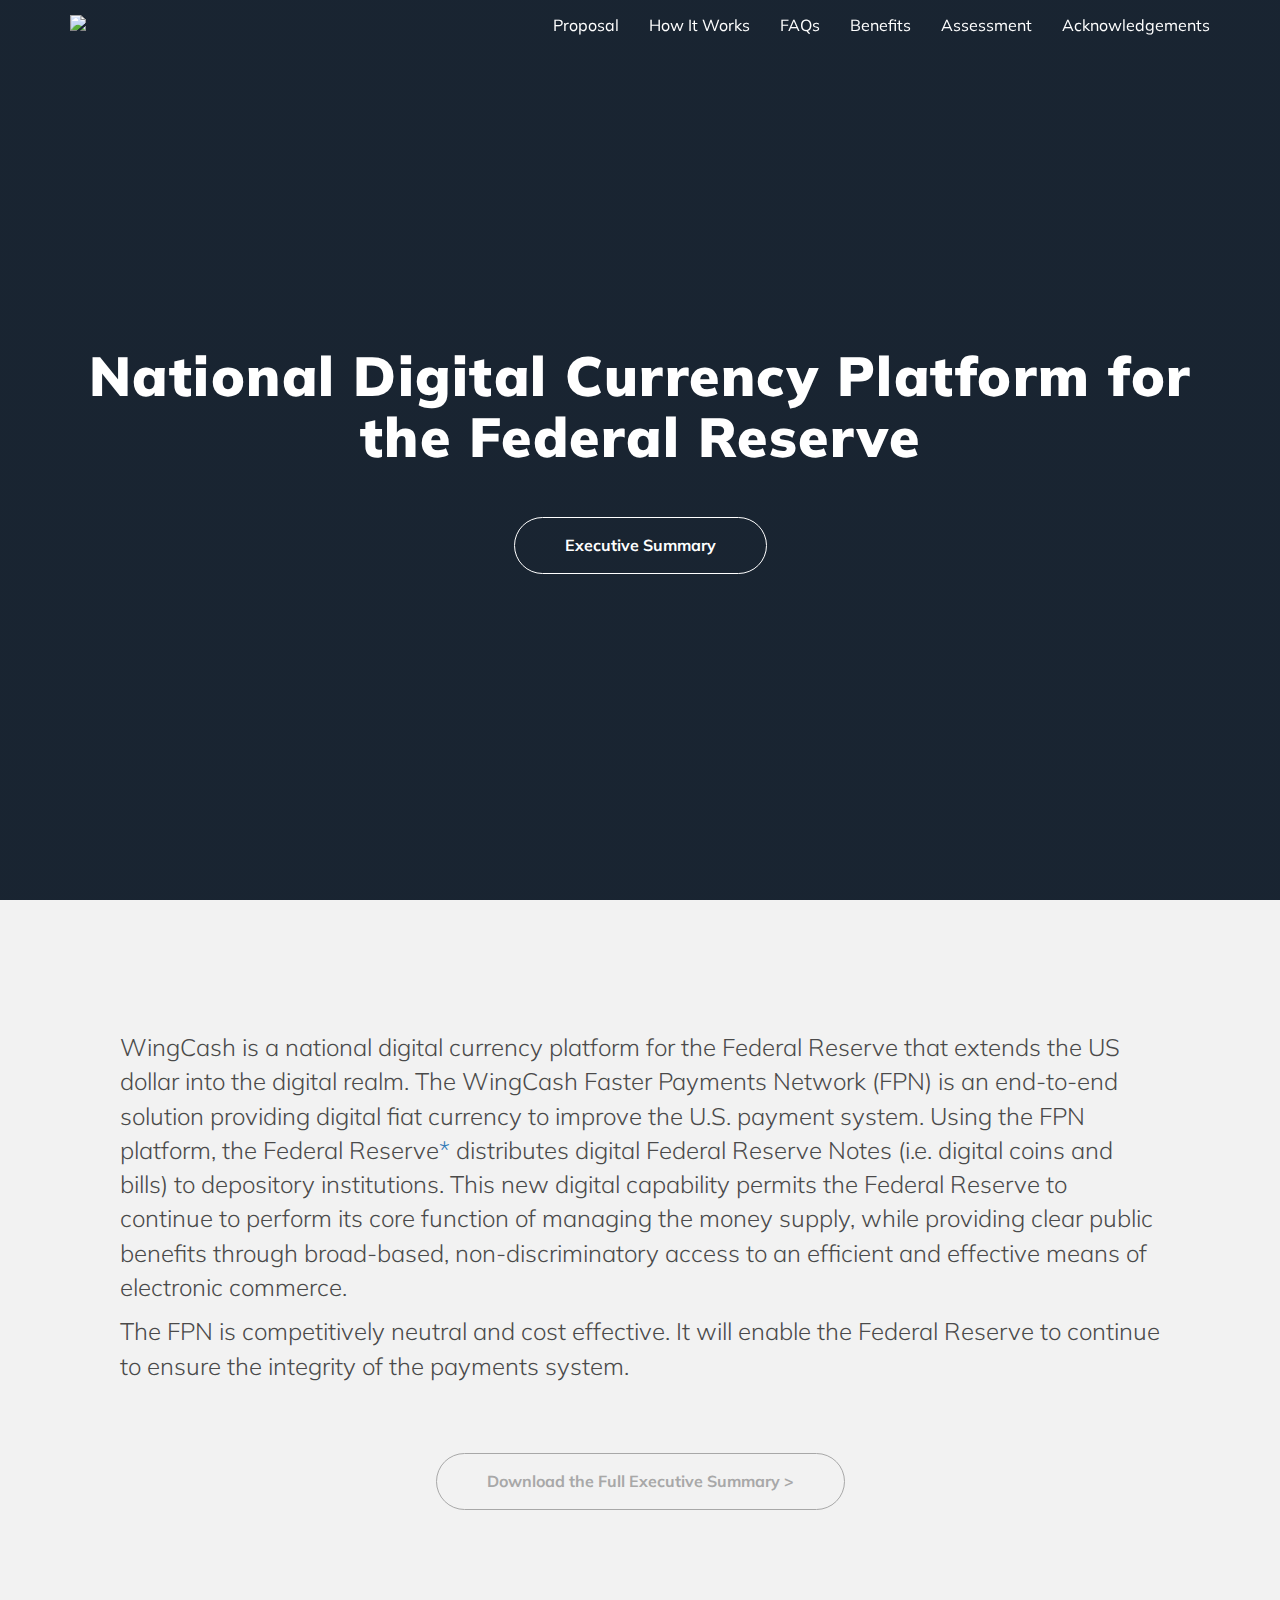
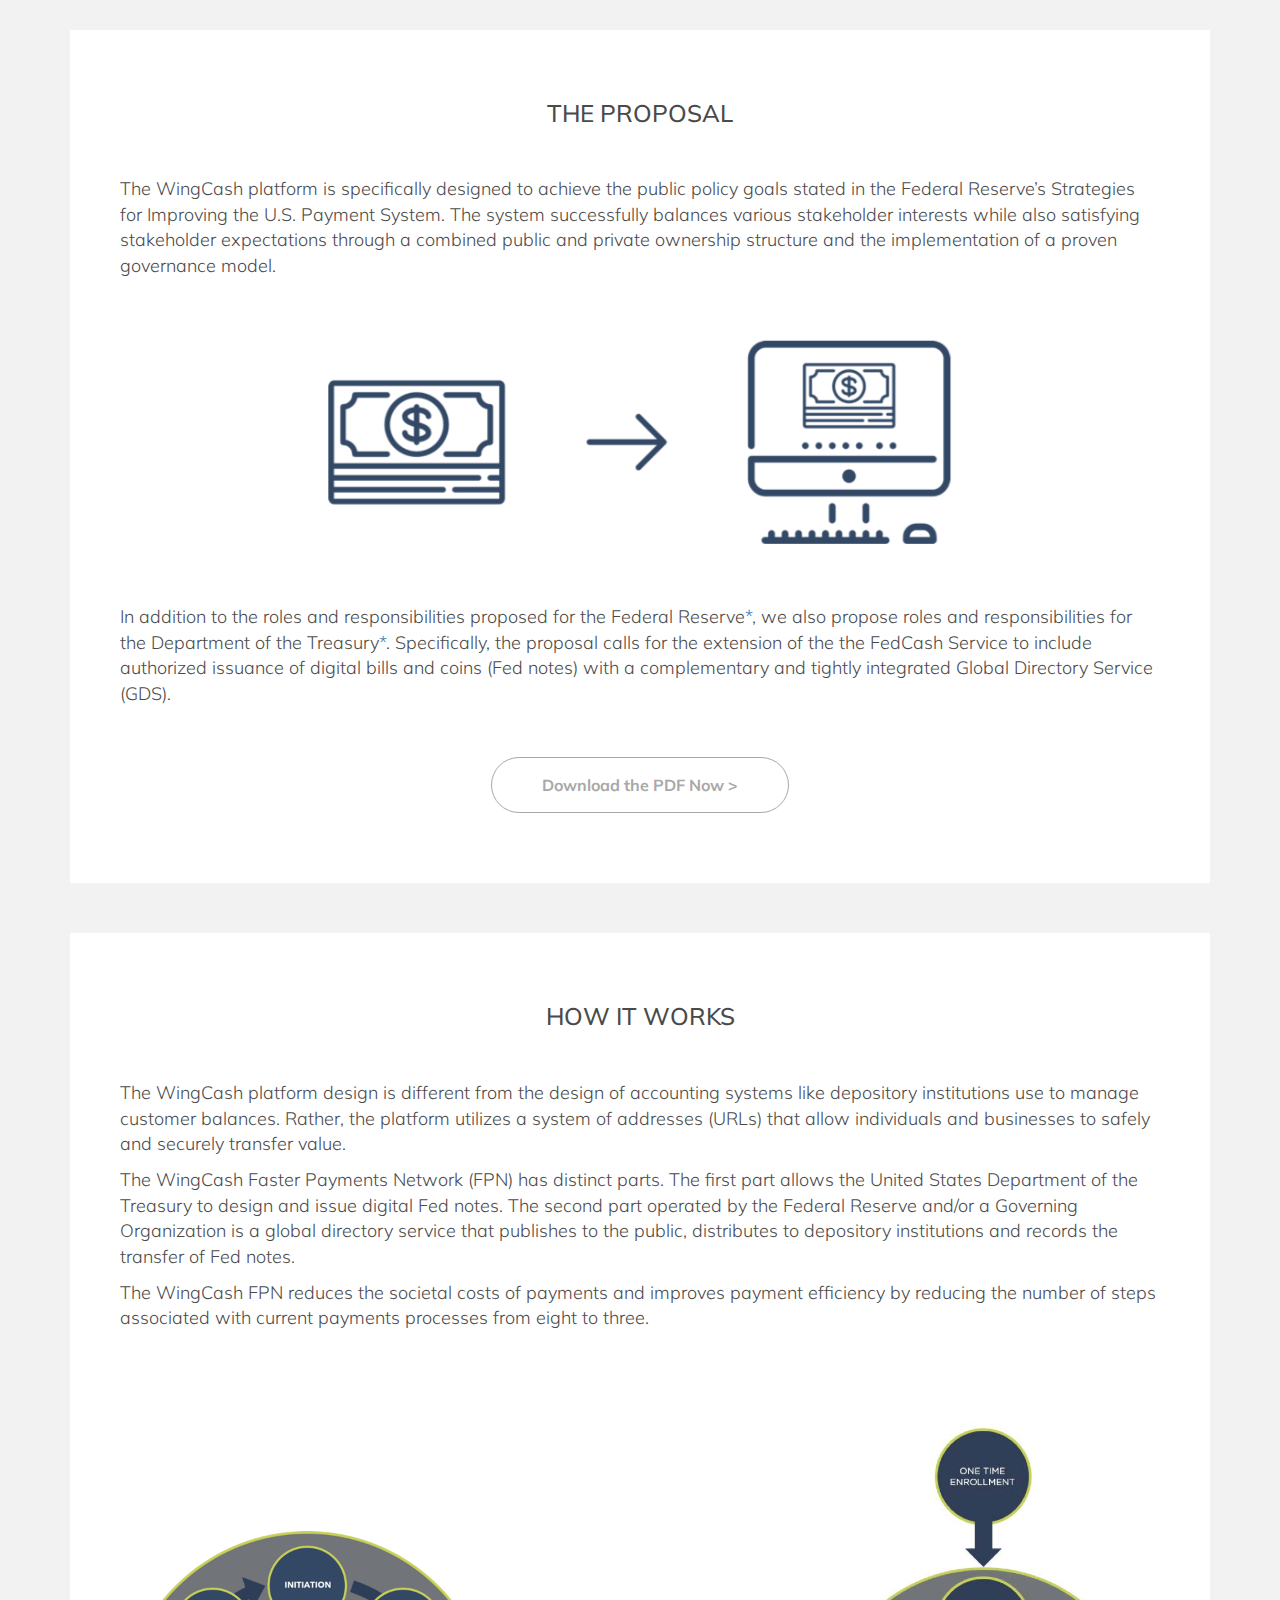
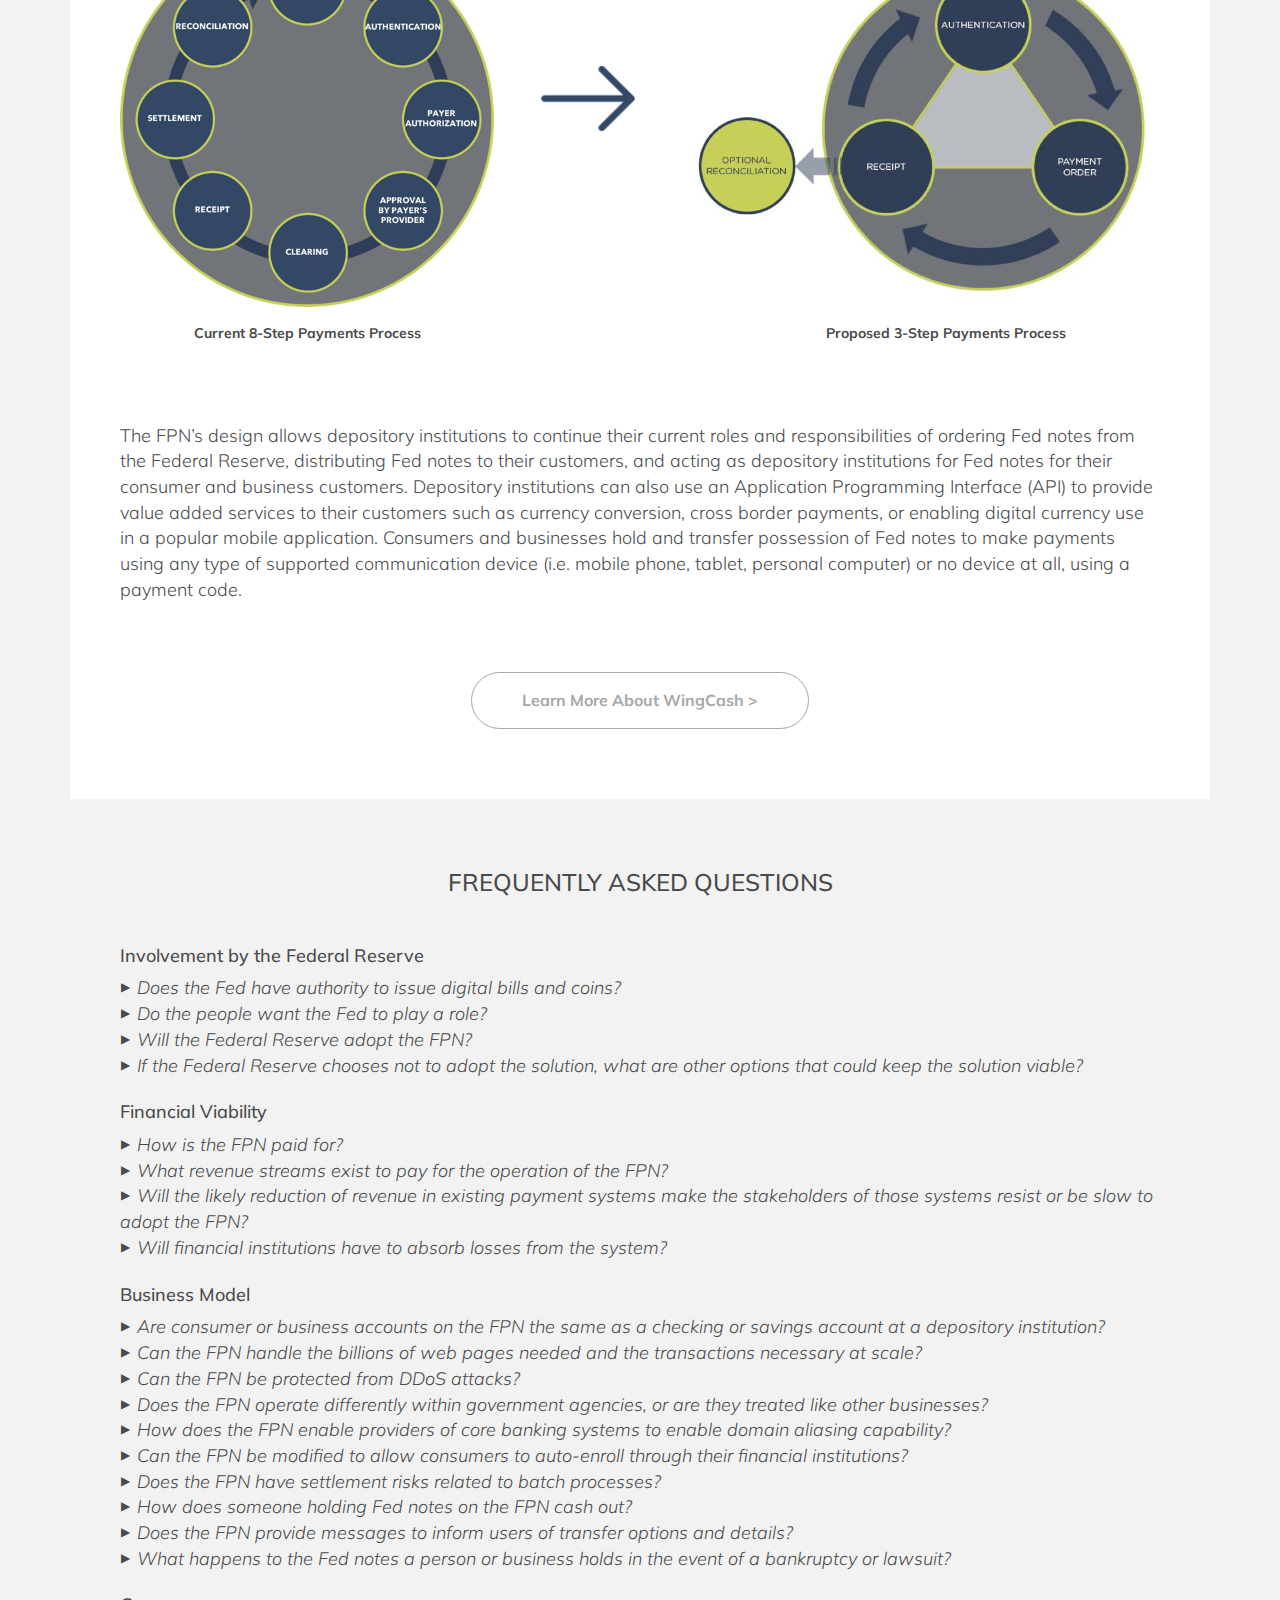
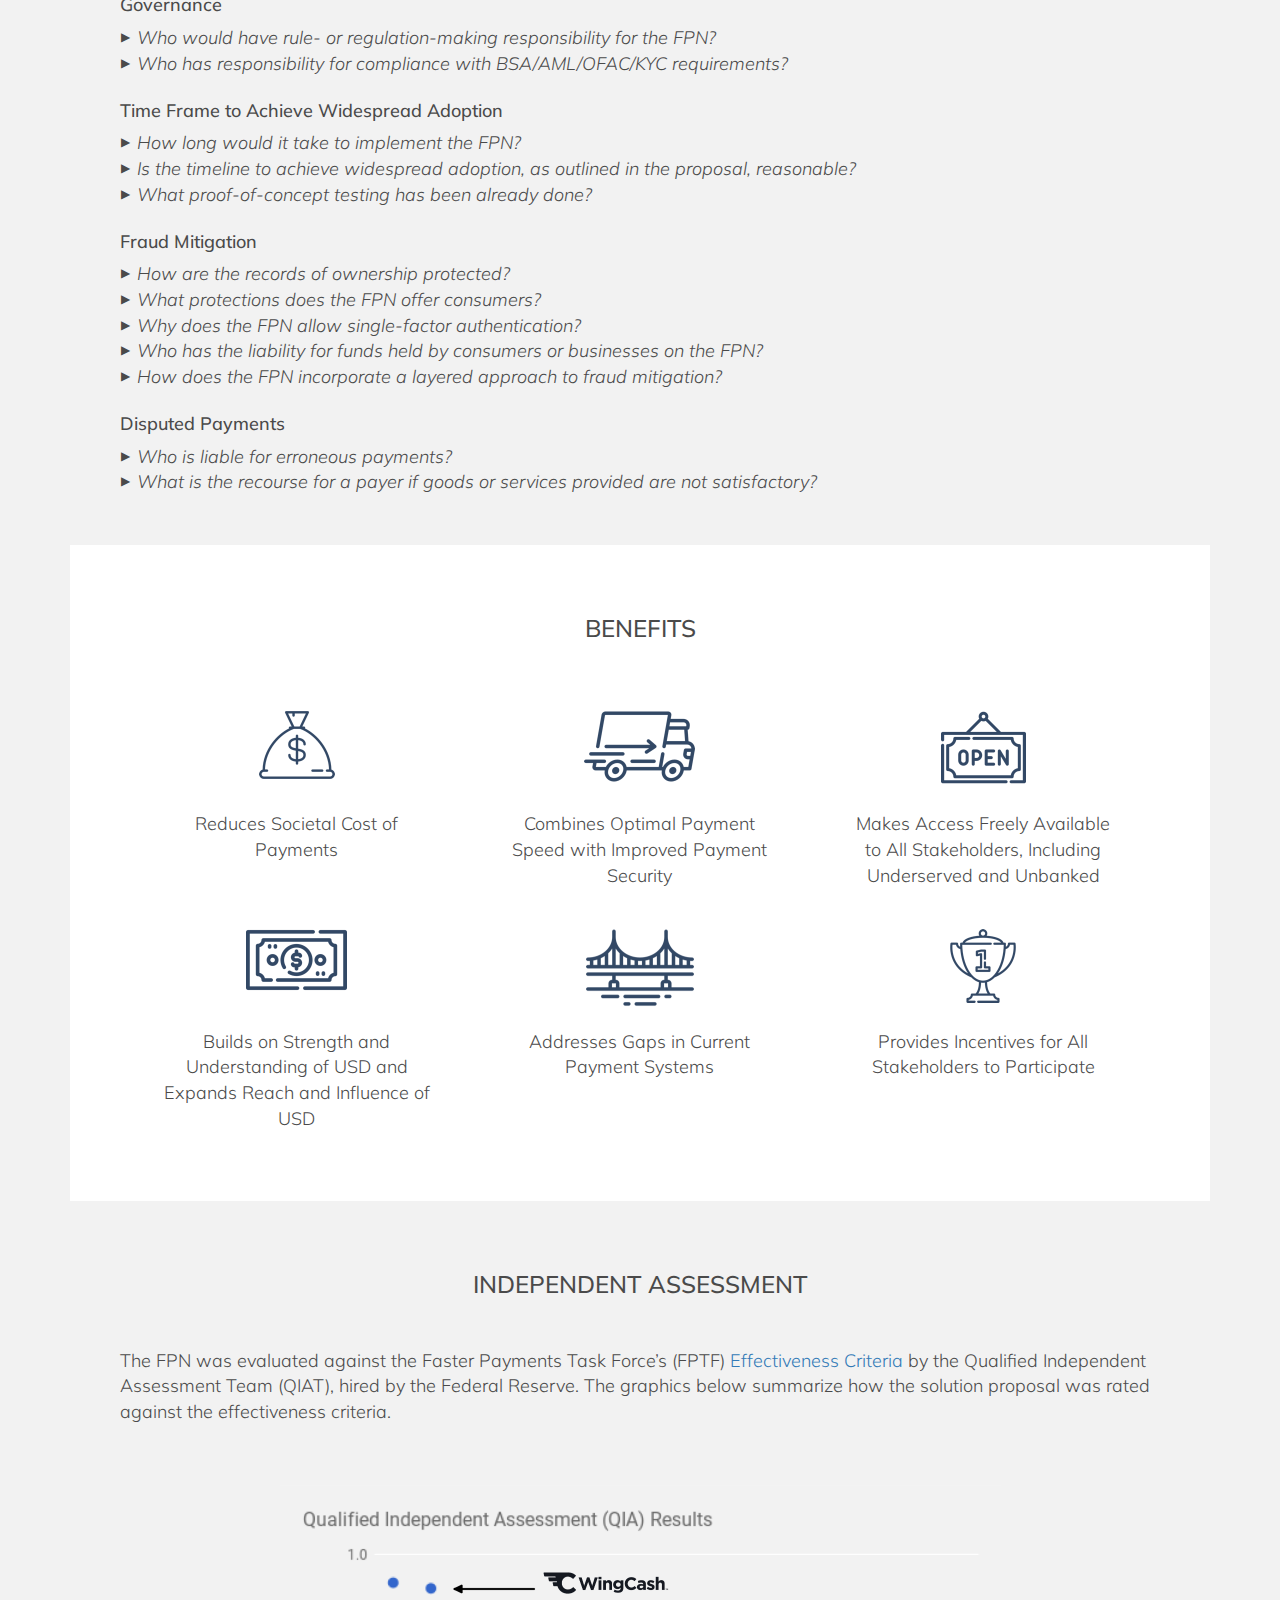
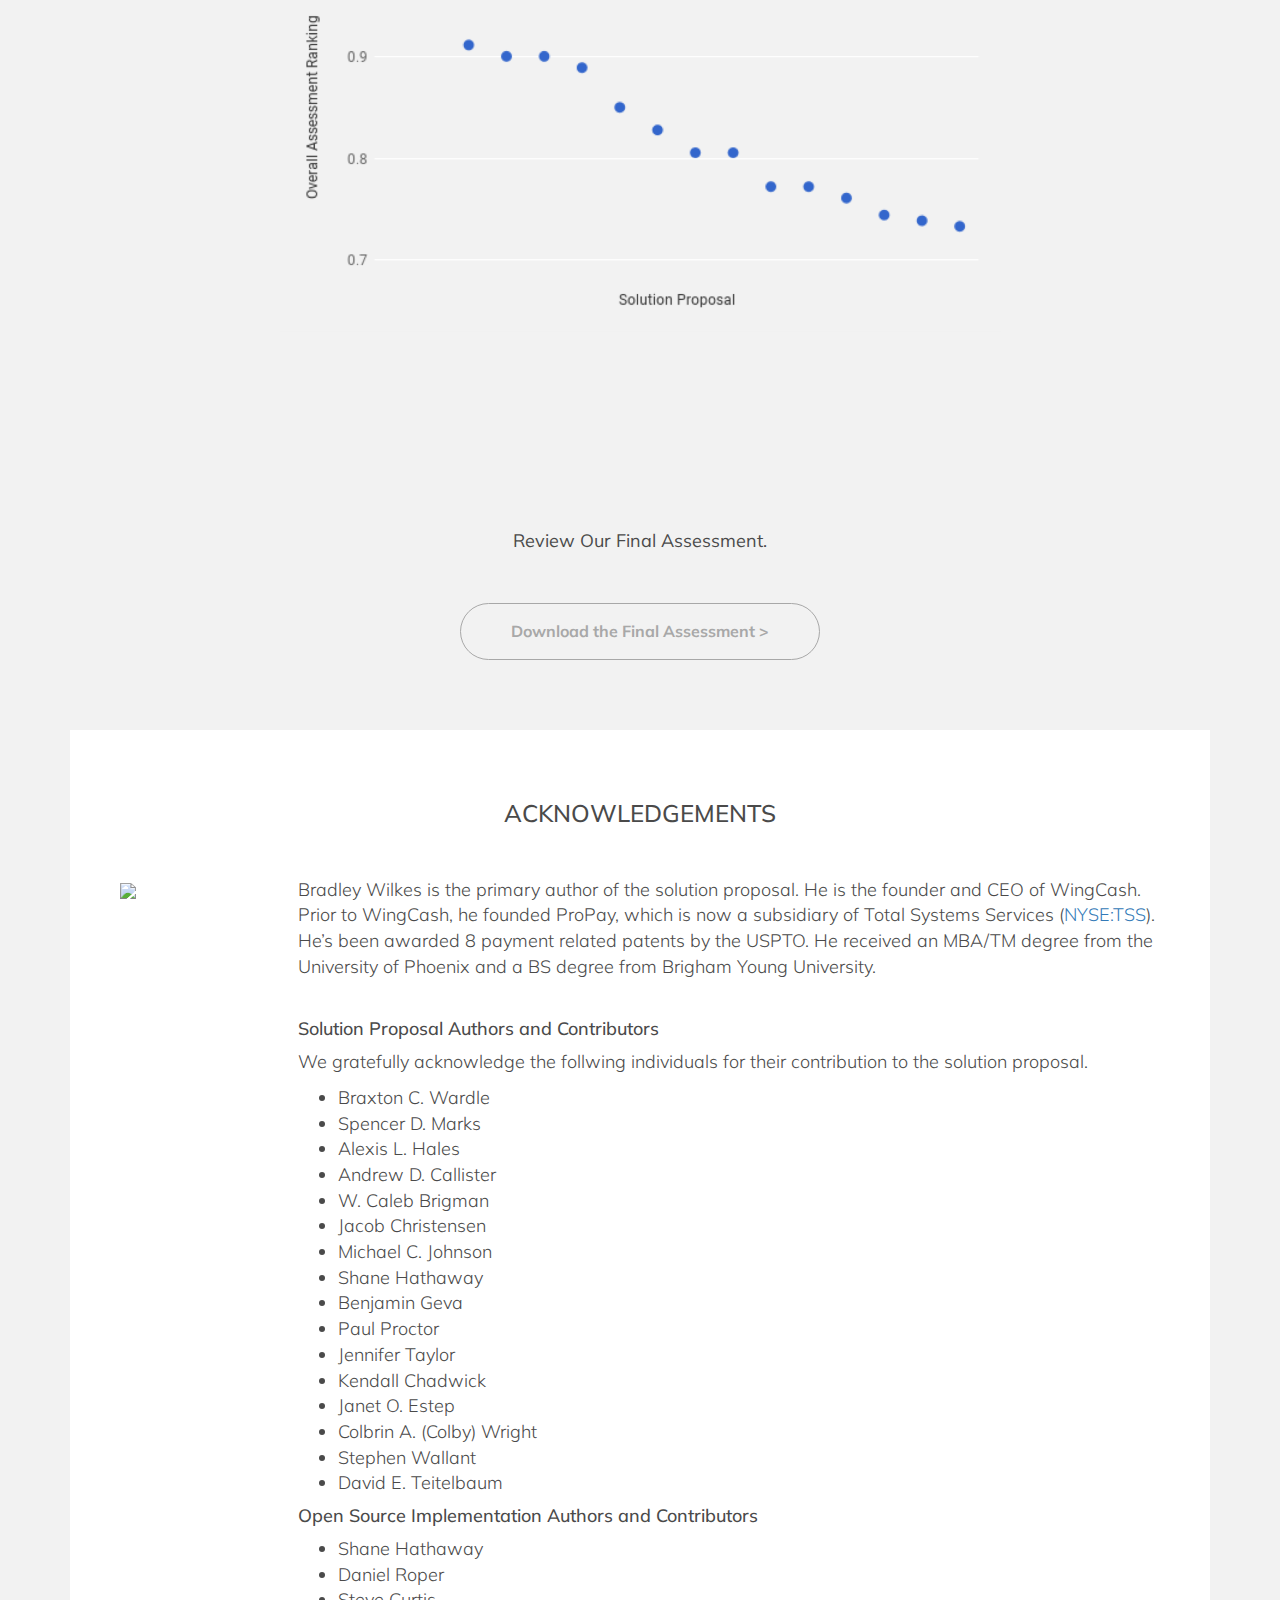
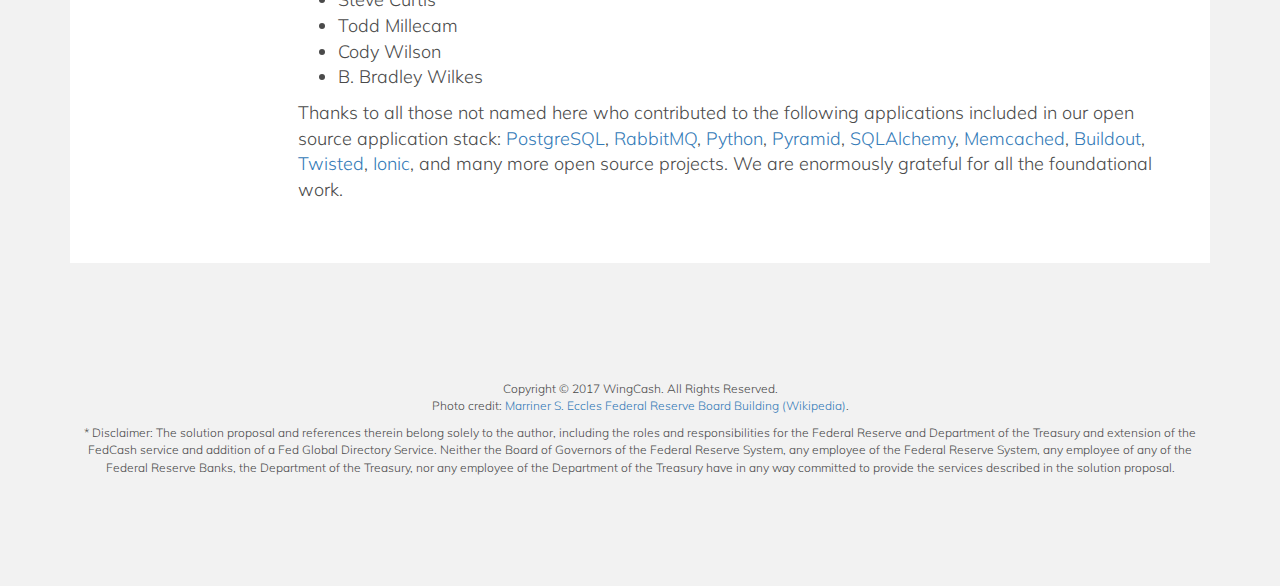
==== commit 0c82d770: "Added the 8 step diagram" ====
--- a/public_html/index.html
+++ b/public_html/index.html
@@ -152,10 +152,34 @@
           payment efficiency by reducing the number of steps associated with
           current payments processes from eight to three.
         </p>
-        <p style="text-align: center">
-          <img src="image/how-diagram.png" width="70%"
-            class="diagram"  />
-        </p>
+
+        <div class="row" style="margin: 80px 0">
+          <table width="100%">
+            <tbody>
+              <tr>
+                <td width="36%" style="vertical-align: bottom">
+                  <img src="image/8-step-2x.png" style="width: 100%" />
+                </td>
+                <td width="18%" style="vertical-align: center; text-align: center; padding-top: 80px">
+                  <img src="image/right-arrow-2x.png" style="width: 50%" />
+                </td>
+                <td width="46%" style="vertical-align: center">
+                  <img src="image/how-diagram-2x.png" style="width: 100%" />
+                </td>
+              </tr>
+              <tr>
+                <td class="process-caption">
+                  Current 8-Step Payments Process
+                </td>
+                <td></td>
+                <td class="process-caption" style="padding-left: 70px">
+                  Proposed 3-Step Payments Process
+                </td>
+              </tr>
+            </tbody>
+          </table>
+        </div>
+
         <p>
           The FPN’s design allows depository institutions to continue their
           current roles and responsibilities of ordering Fed notes from the
--- a/public_html/fpn.css
+++ b/public_html/fpn.css
@@ -210,10 +210,21 @@
 .faq-question:before {
   content: "▶";
   display: inline-block;
-  font-size: 10px;
+  font-size: 12px;
   font-style: normal;
+  height: 12px;
+  line-height: 12px;
   padding-right: 2px;
-  vertical-align: 20%;
+  text-align: center;
+  transform-origin: 4px 7px;
+  transform: translateY(6px) rotate(0deg);
+  transition: transform 400ms;
+  vertical-align: top;
+  width: 12px;
+}
+
+.faq-question.open:before {
+  transform: translateY(6px) rotate(90deg);
 }
 
 .faq-question {
@@ -233,3 +244,11 @@
     width: 100%;
   }
 }
+
+.process-caption {
+  font-weight: 700;
+  font-size: 14px;
+  text-align: center;
+  padding: 16px 20px 0 20px;
+  vertical-align: top;
+}
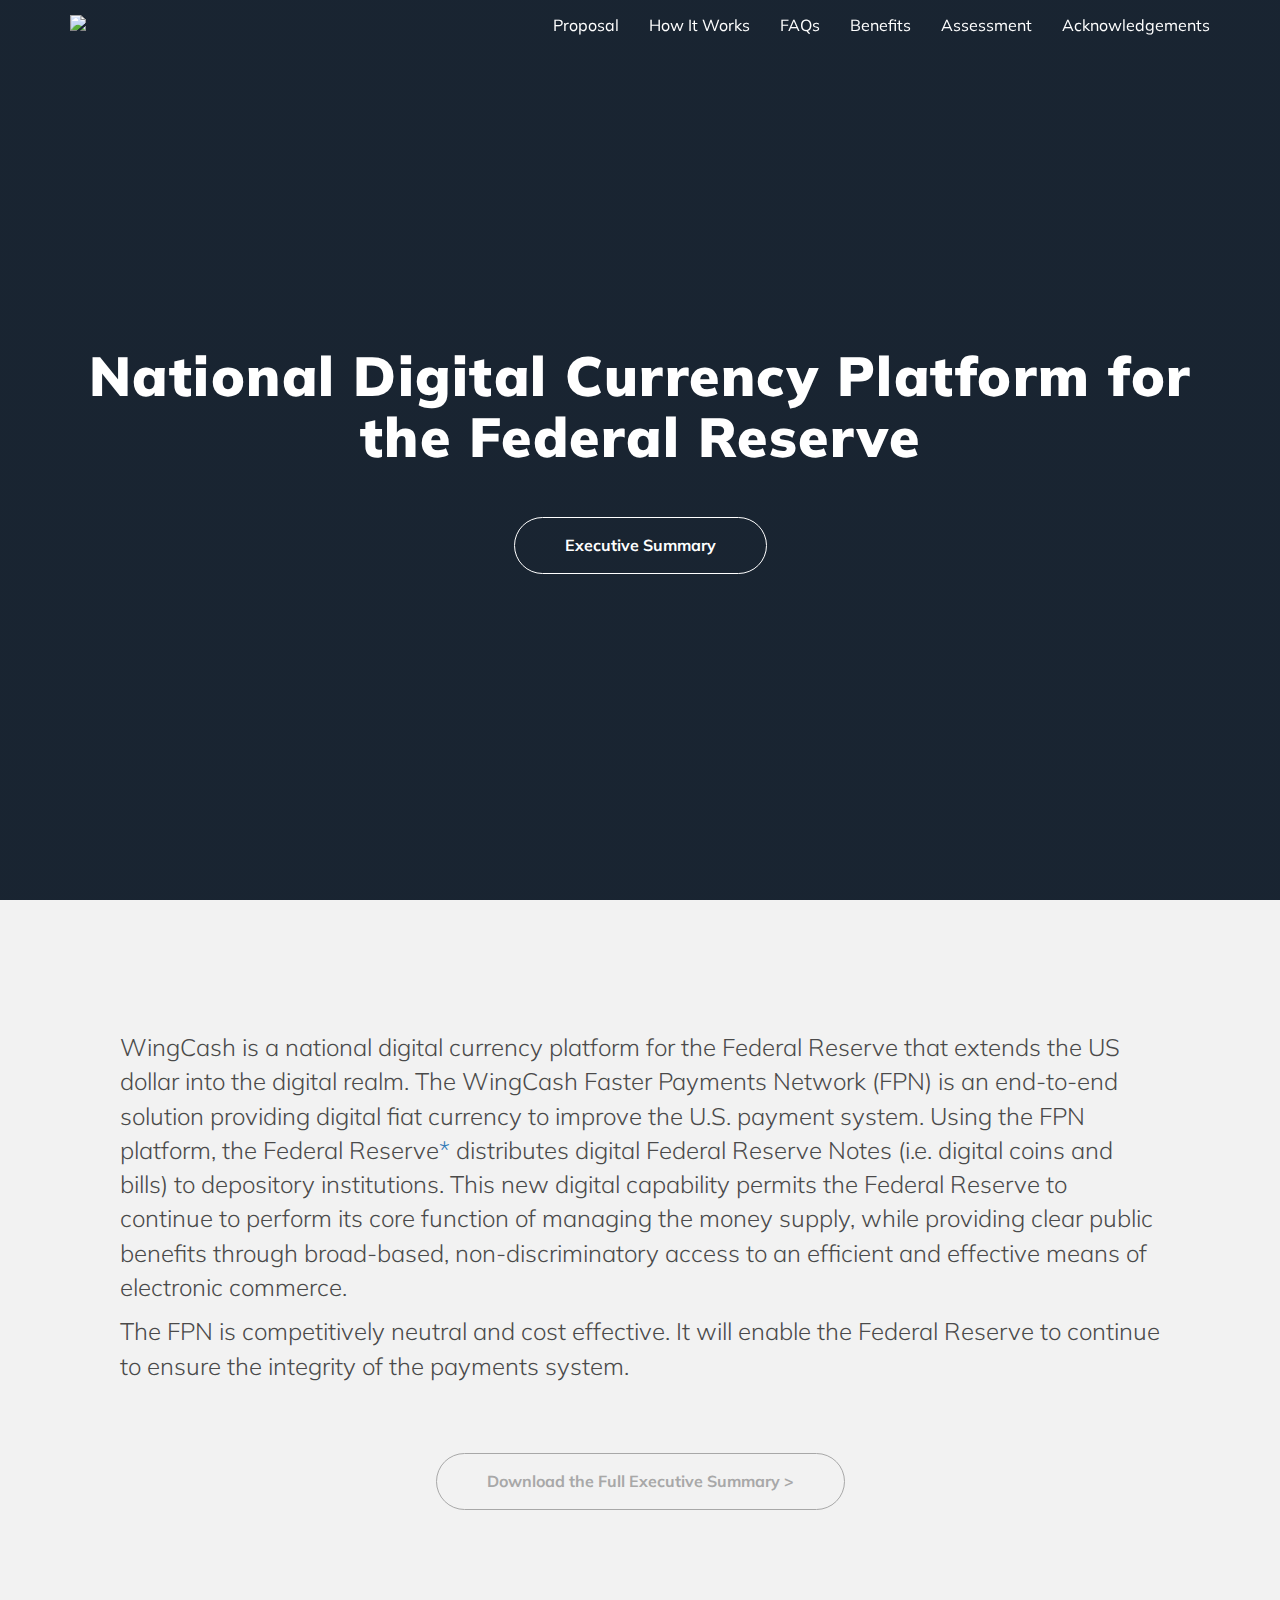
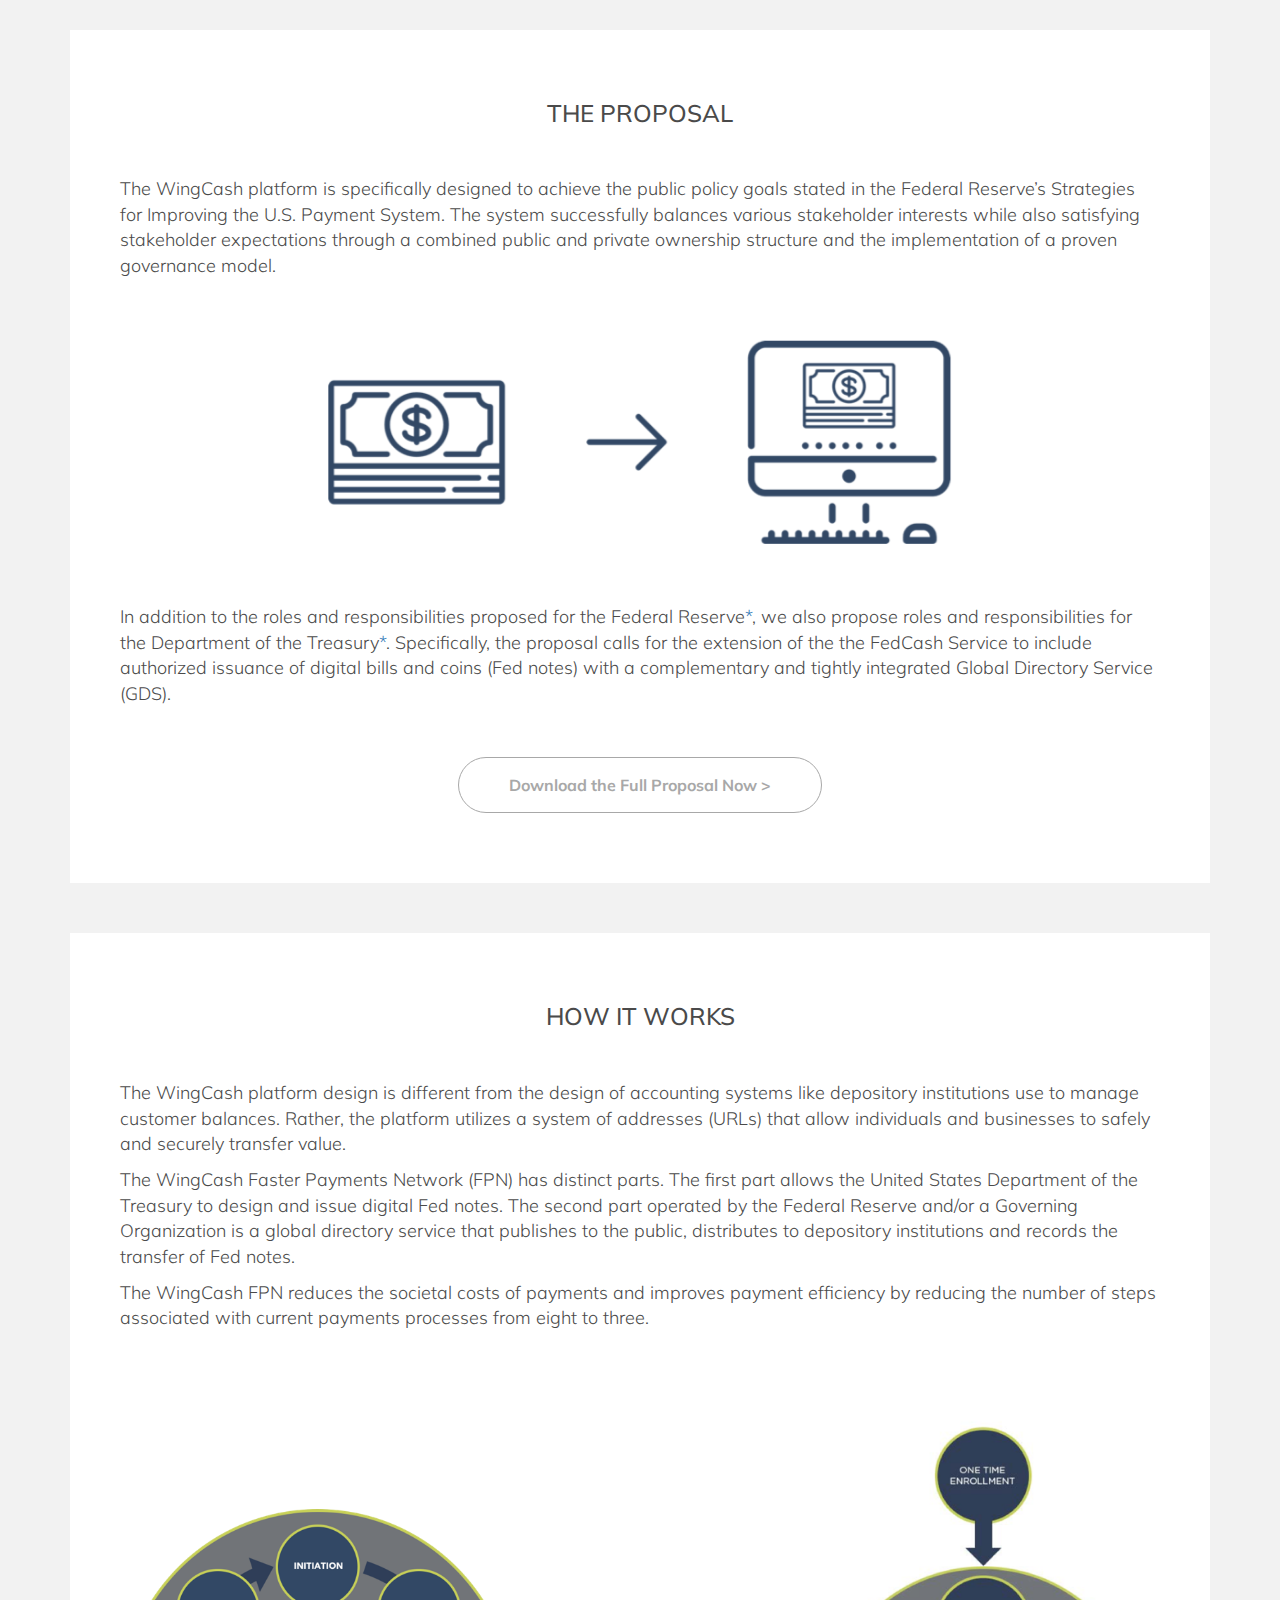
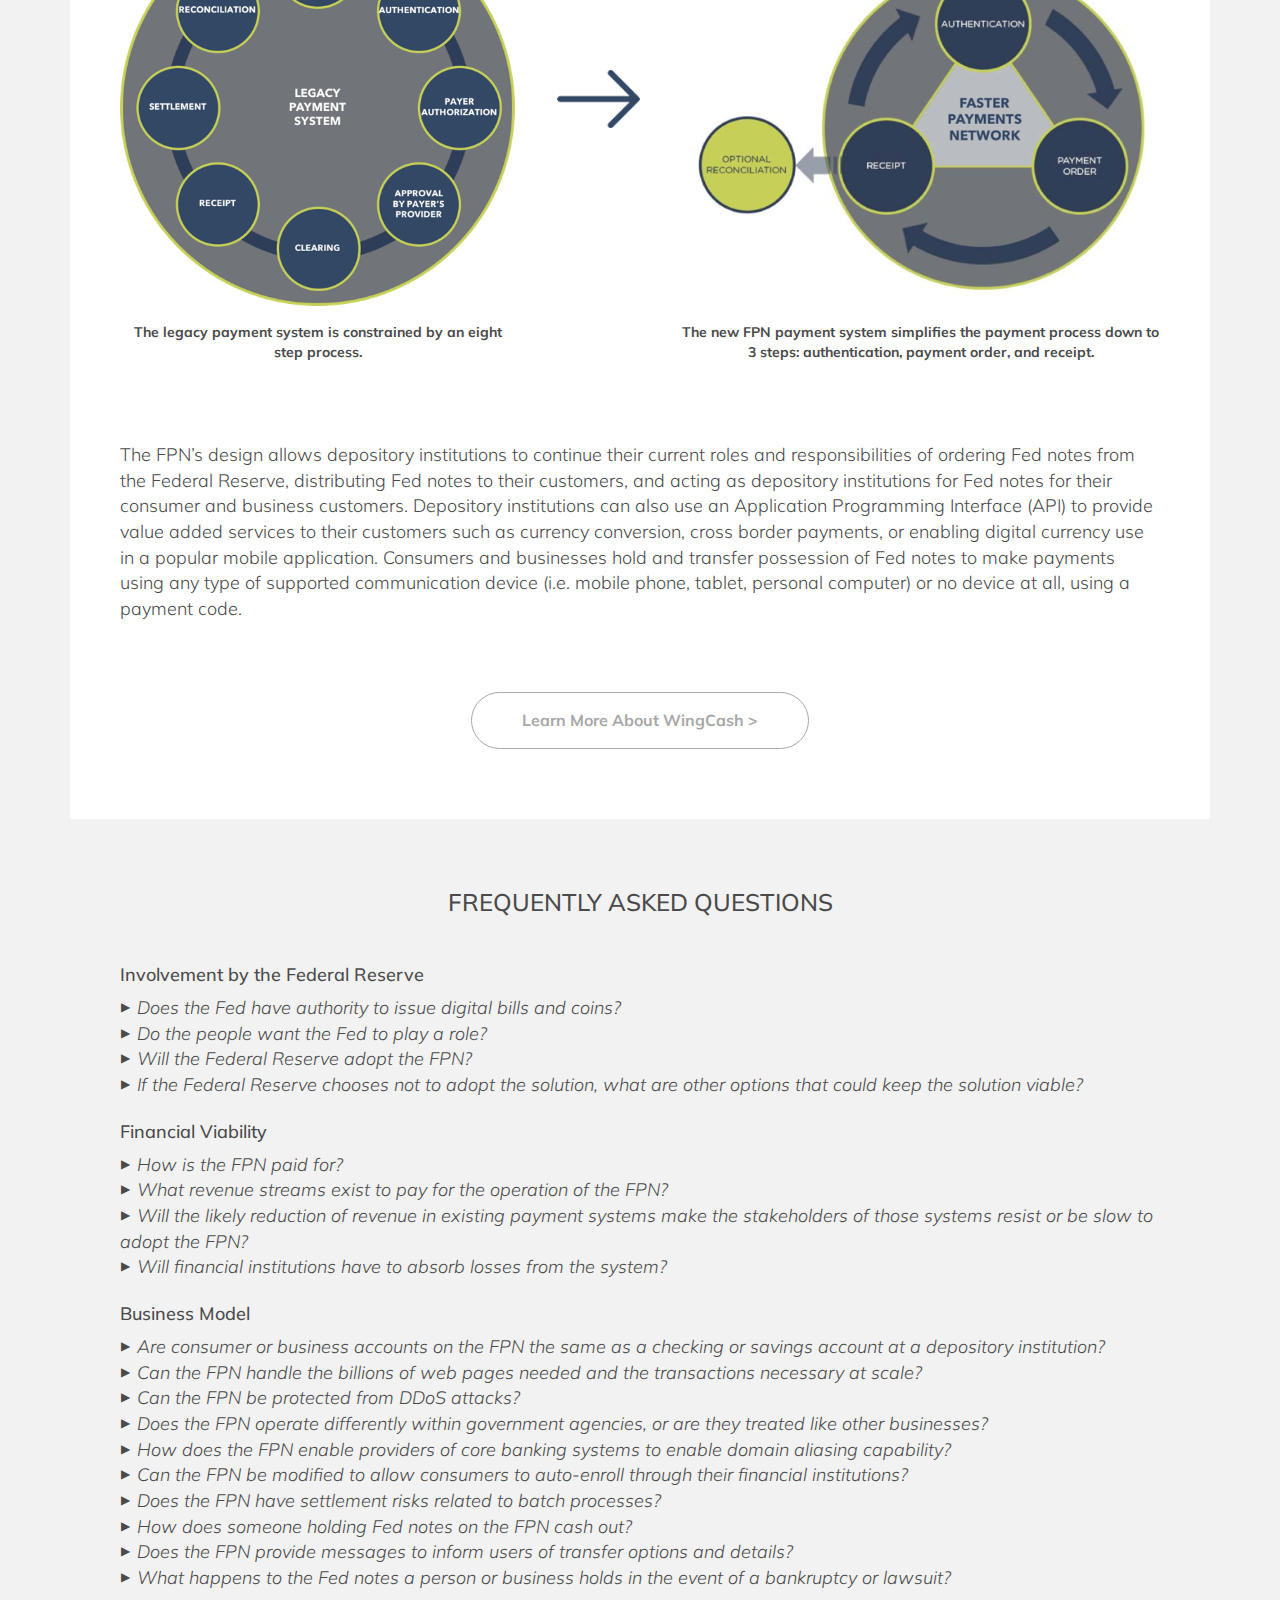
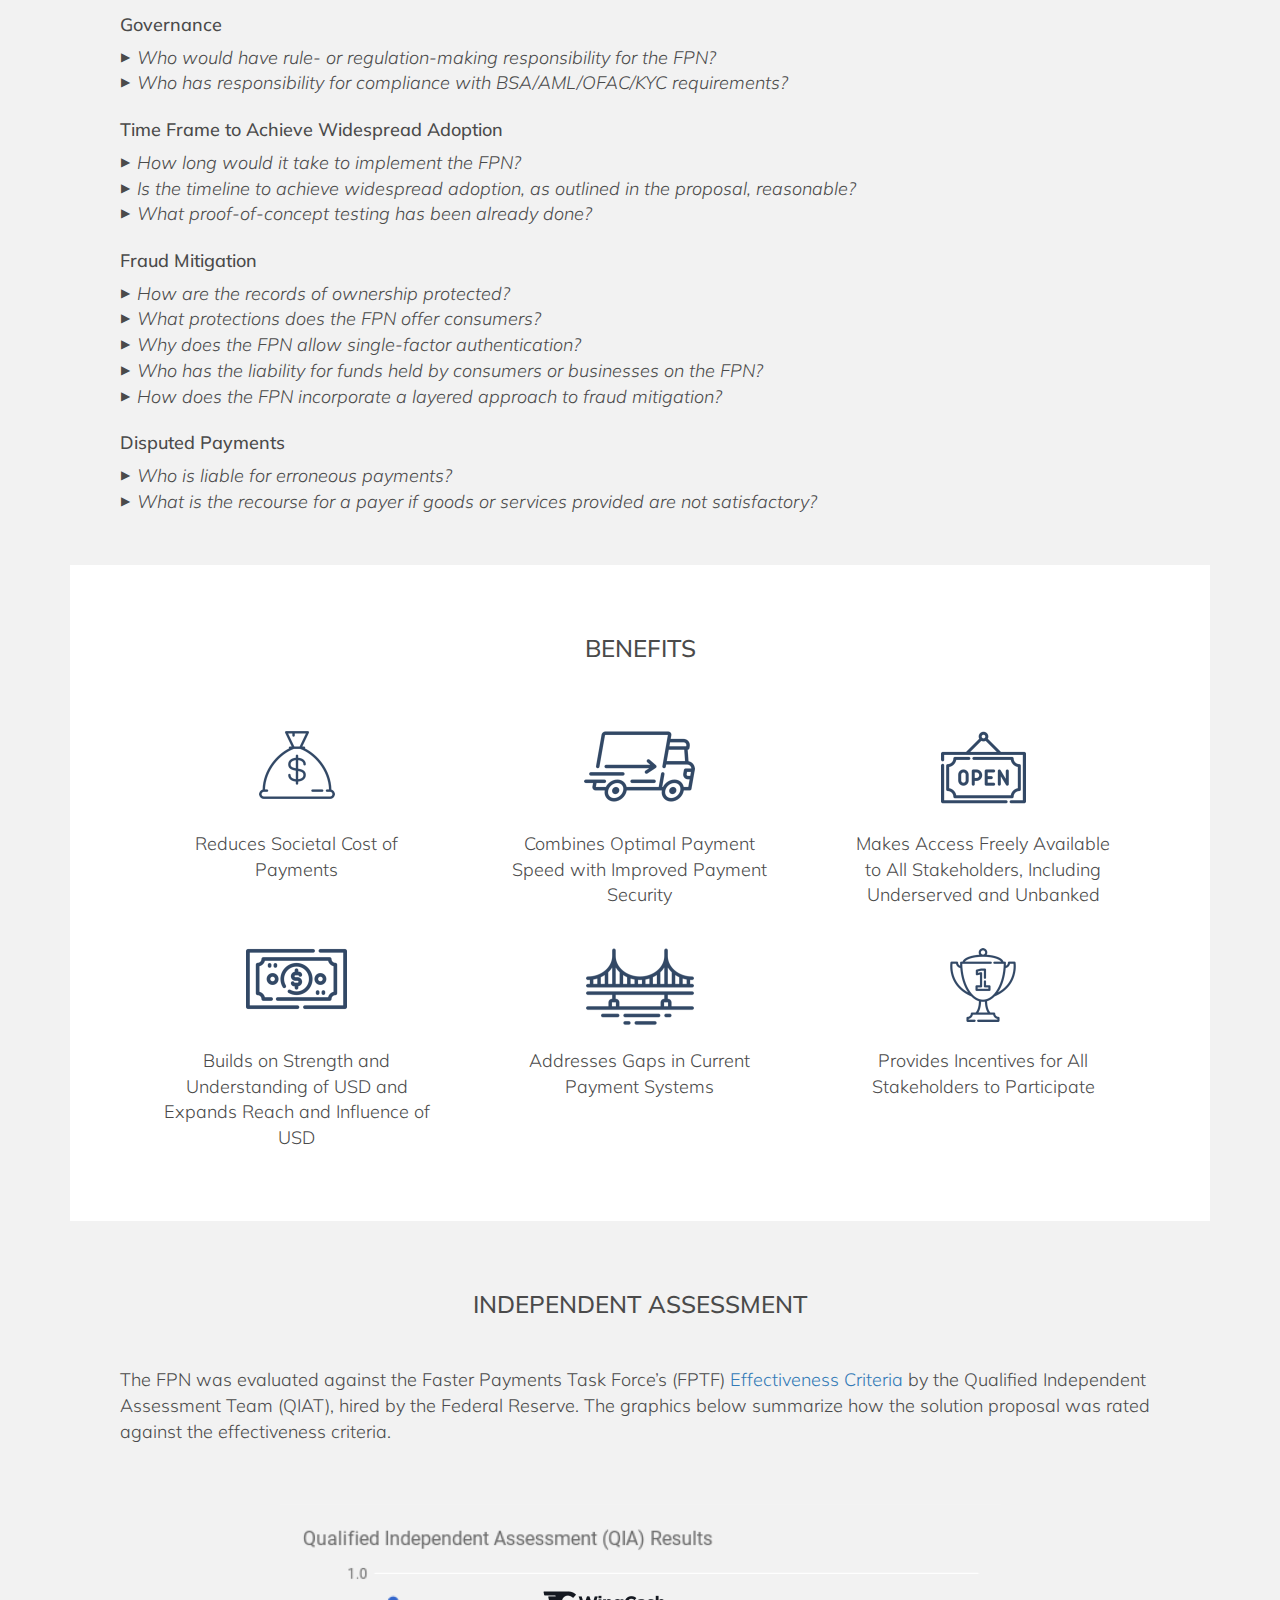
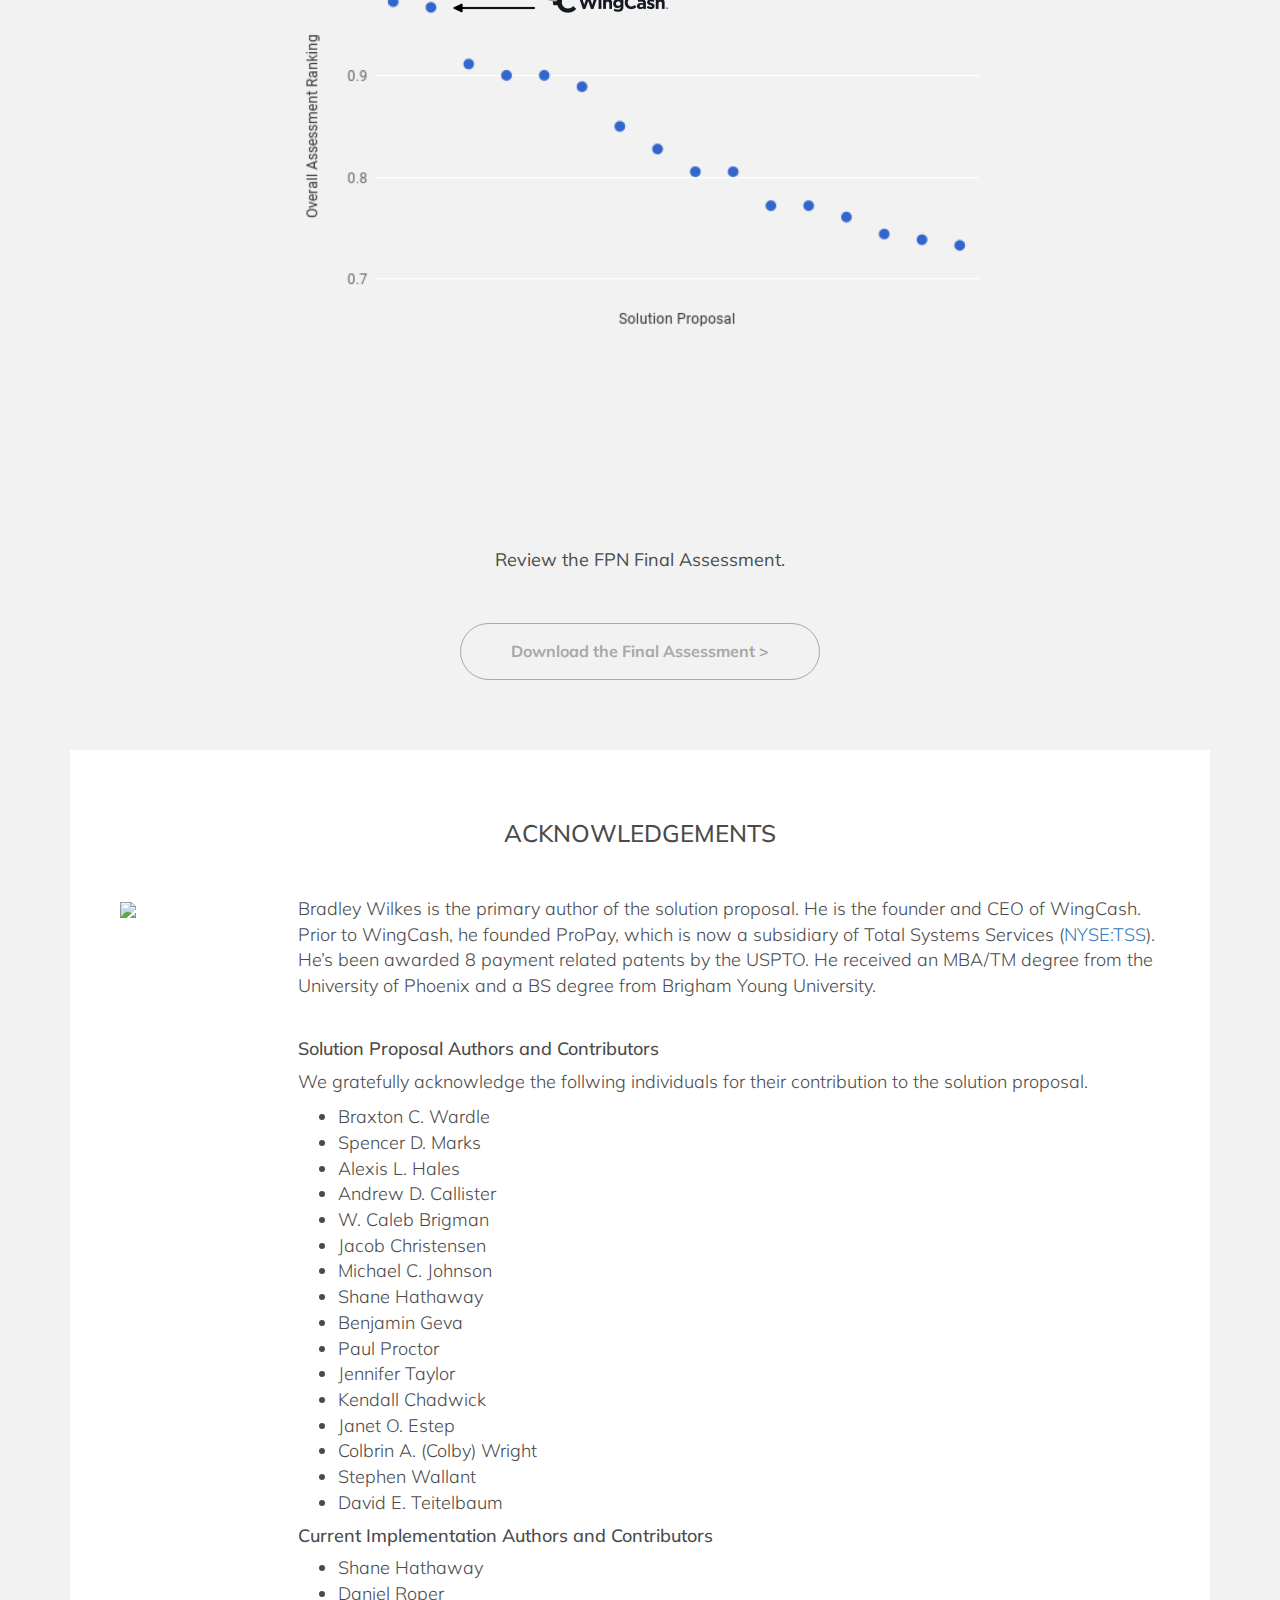
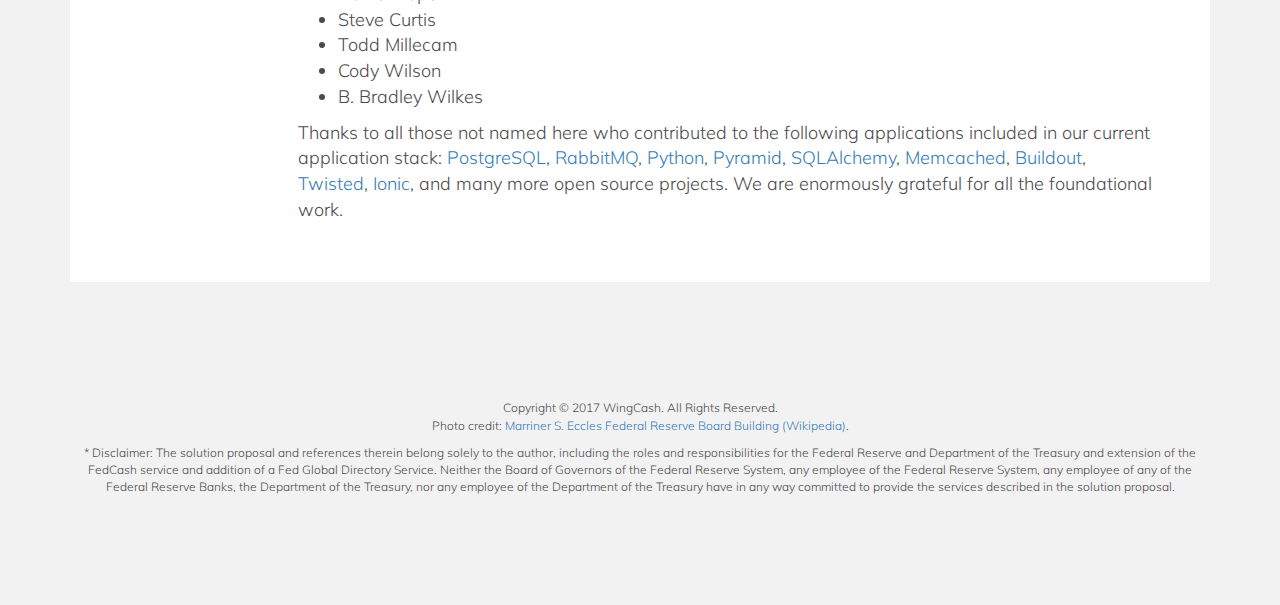
==== commit c40690e1: "Improved the "How it works" graphics and some button labels." ====
--- a/public_html/index.html
+++ b/public_html/index.html
@@ -124,7 +124,7 @@
             style="margin-top: 50px; margin-bottom: 20px">
           <a href="https://drive.google.com/file/d/0B_CNPQWTRQwuZWhqbDUzNVJsNGc/view" target="_blank">
             <button class="action-button">
-              Download the PDF Now &gt;
+              Download the Full Proposal Now &gt;
             </button>
           </a>
         </div>
@@ -157,10 +157,10 @@
           <table width="100%">
             <tbody>
               <tr>
-                <td width="36%" style="vertical-align: bottom">
+                <td width="38%" style="vertical-align: bottom">
                   <img src="image/8-step-2x.png" style="width: 100%" />
                 </td>
-                <td width="18%" style="vertical-align: center; text-align: center; padding-top: 80px">
+                <td width="16%" style="vertical-align: center; text-align: center; padding-top: 80px">
                   <img src="image/right-arrow-2x.png" style="width: 50%" />
                 </td>
                 <td width="46%" style="vertical-align: center">
@@ -169,11 +169,13 @@
               </tr>
               <tr>
                 <td class="process-caption">
-                  Current 8-Step Payments Process
+                  The legacy payment system is constrained by an eight step
+                  process.
                 </td>
                 <td></td>
-                <td class="process-caption" style="padding-left: 70px">
-                  Proposed 3-Step Payments Process
+                <td class="process-caption">
+                  The new FPN payment system simplifies the payment process
+                  down to 3 steps: authentication, payment order, and receipt.
                 </td>
               </tr>
             </tbody>
@@ -413,9 +415,9 @@
 
           <p>
             The proposers have tested the transaction throughput of the
-            current open source version without much code optimization using
+            current version without much code optimization using
             Amazon EC2 Type C3 instances with 32 cores and 60 GB of memory.
-            The current open source version was able to achieve projected
+            The current version was able to achieve projected
             annual transaction throughput rate in excess of 23 billion
             transfers per year (750 transactions per second, 64.8 million
             transactions per day). To put this in perspective, VocaLink, the
@@ -711,11 +713,11 @@
 
         <div class="faq-answer">
           <p>
-            Although there is an open source version of the FPN operating in
+            Although there is a version of the FPN operating in
             the market, if adopted by the Federal Reserve, the proposer
-            recommends replacing open source applications with commercial
+            recommends replacing open source components with commercial
             applications. The proposer estimates that the process of replacing
-            open source applications with commercial applications and
+            open source components with commercial applications and
             preparing the FPN to operate at scale may take between 9 to 18
             months. This period of technical preparation will allow time for
             the Governing Organization to ratify the rules for the FPN, and
@@ -754,14 +756,14 @@
           <p>
             The technology to support the FPN has been in development since
             January of 2009 and operating in local markets since 2011. The
-            current open source version is interoperable with existing payment
+            current version is interoperable with existing payment
             systems, including the ACH network, the payment card networks, the
             bill pay networks, and other payment networks.
           </p>
 
           <p>
-            The following features have already been implemented in the open
-            source version of the payment platform:
+            The following features have already been implemented in the current
+            version of the payment platform:
           </p>
 
           <ul>
@@ -843,7 +845,7 @@
 
           <p>
             In addition to the above features that already have been tested
-            in an open source implementation of the platform, the FPN’s
+            in the current implementation of the platform, the FPN’s
             design would maintain the business relationships that exist
             between stakeholders. For example, depository institutions are
             members of the Federal Reserve System and order Federal bank
@@ -1178,7 +1180,7 @@
 
       <section class="centered">
         <div class="interjection">
-          <div>Review Our Final Assessment.</div>
+          <div>Review the FPN Final Assessment.</div>
         </div>
         <div class="action-button-container"
             style="margin-top: 50px; margin-bottom: 20px">
@@ -1243,7 +1245,7 @@
             </ul>
 
             <h4>
-              Open Source Implementation Authors and Contributors
+              Current Implementation Authors and Contributors
             </h4>
 
             <ul>
@@ -1257,7 +1259,7 @@
 
             <p>
               Thanks to all those not named here who contributed to the
-              following applications included in our open source
+              following applications included in our current
               application stack:
               <a href="http://www.postgresql.org/" target="_blank">PostgreSQL</a>,
               <a href="http://www.rabbitmq.com/" target="_blank">RabbitMQ</a>,
--- a/public_html/fpn.css
+++ b/public_html/fpn.css
@@ -249,6 +249,6 @@
   font-weight: 700;
   font-size: 14px;
   text-align: center;
-  padding: 16px 20px 0 20px;
+  padding-top: 16px;
   vertical-align: top;
 }
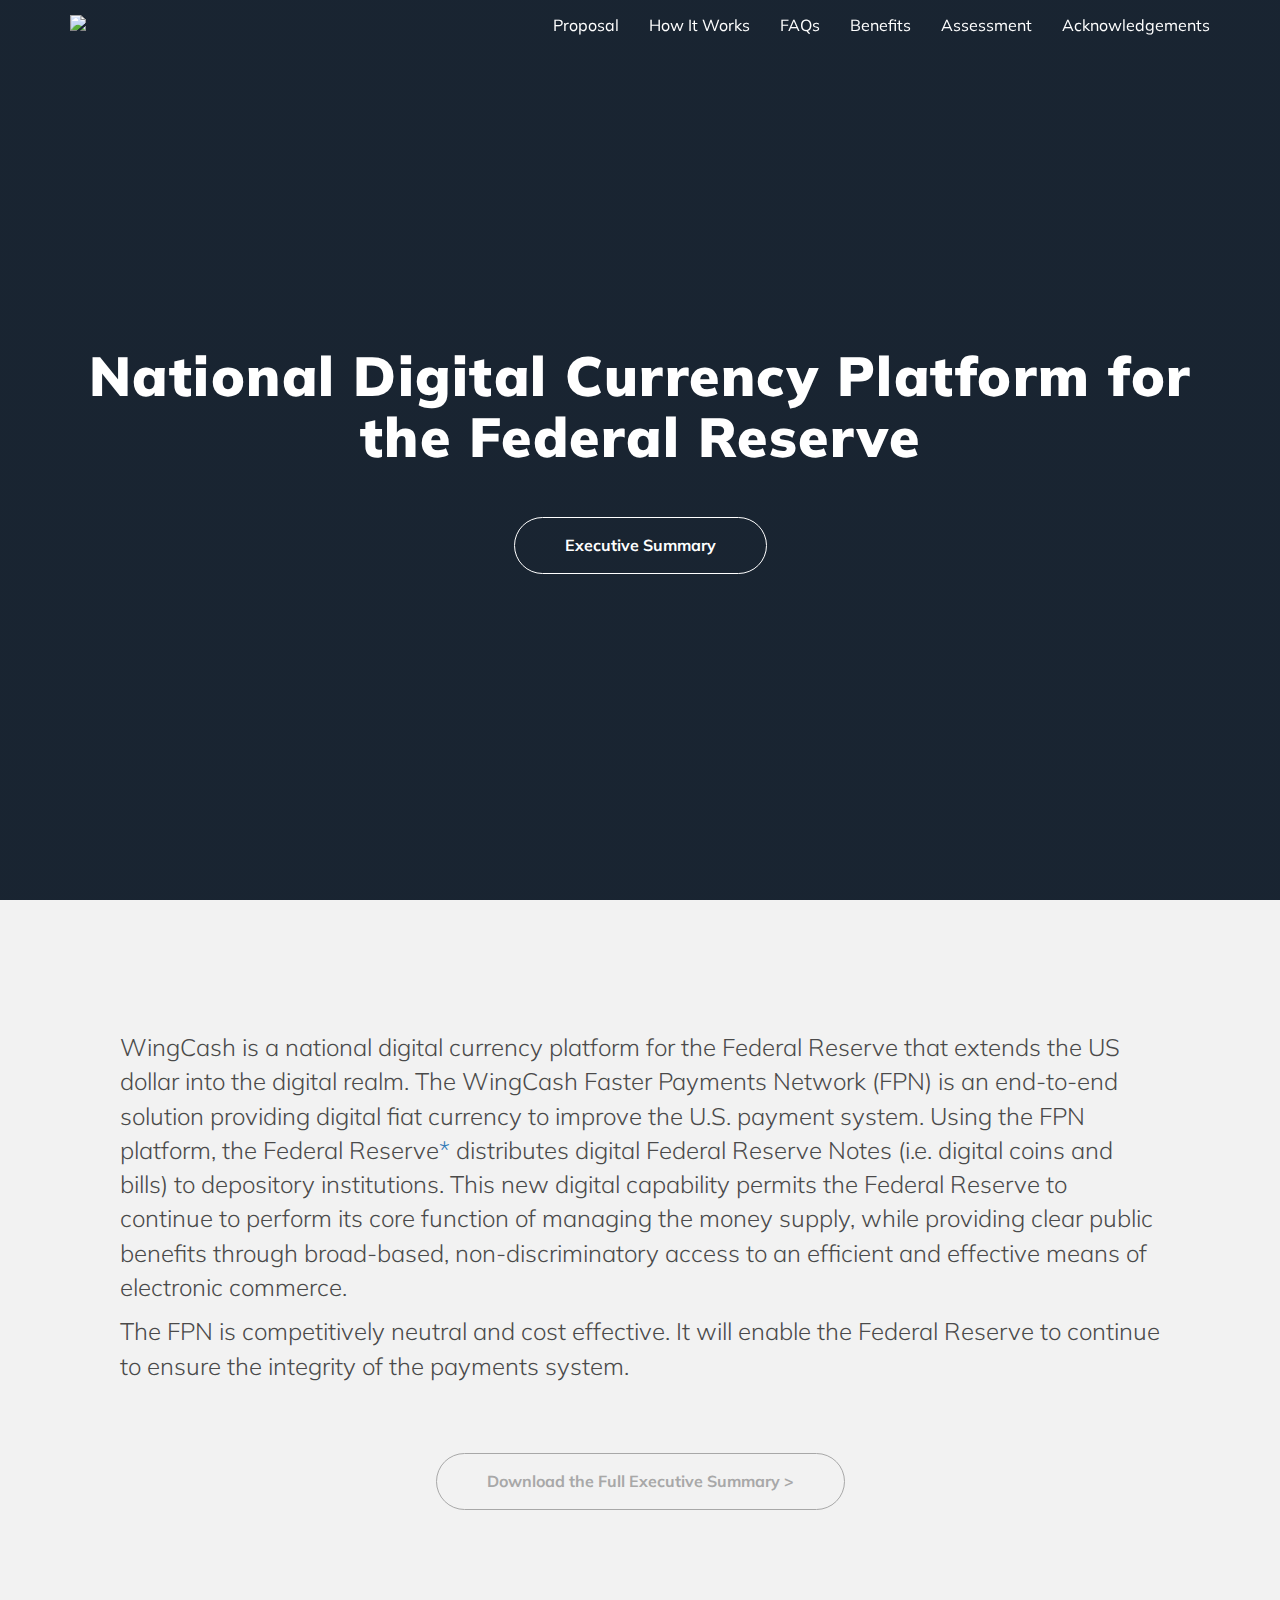
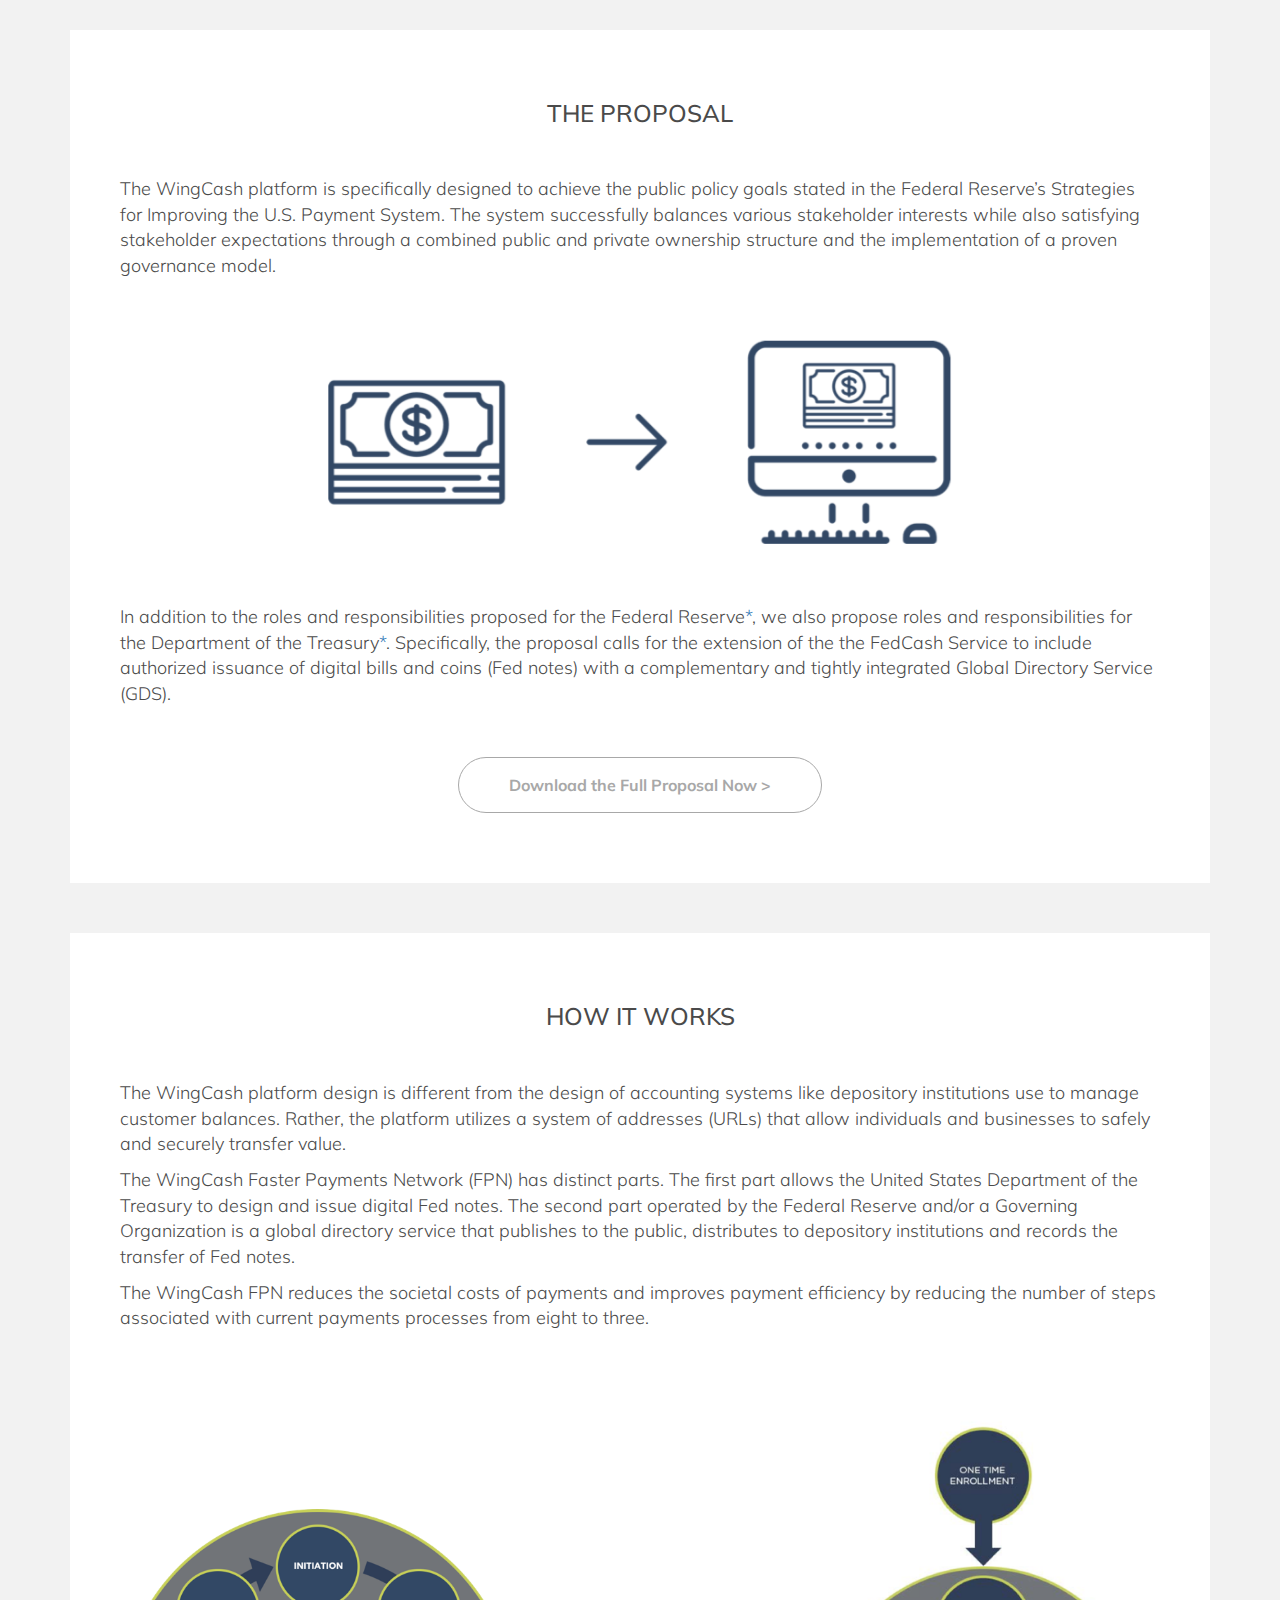
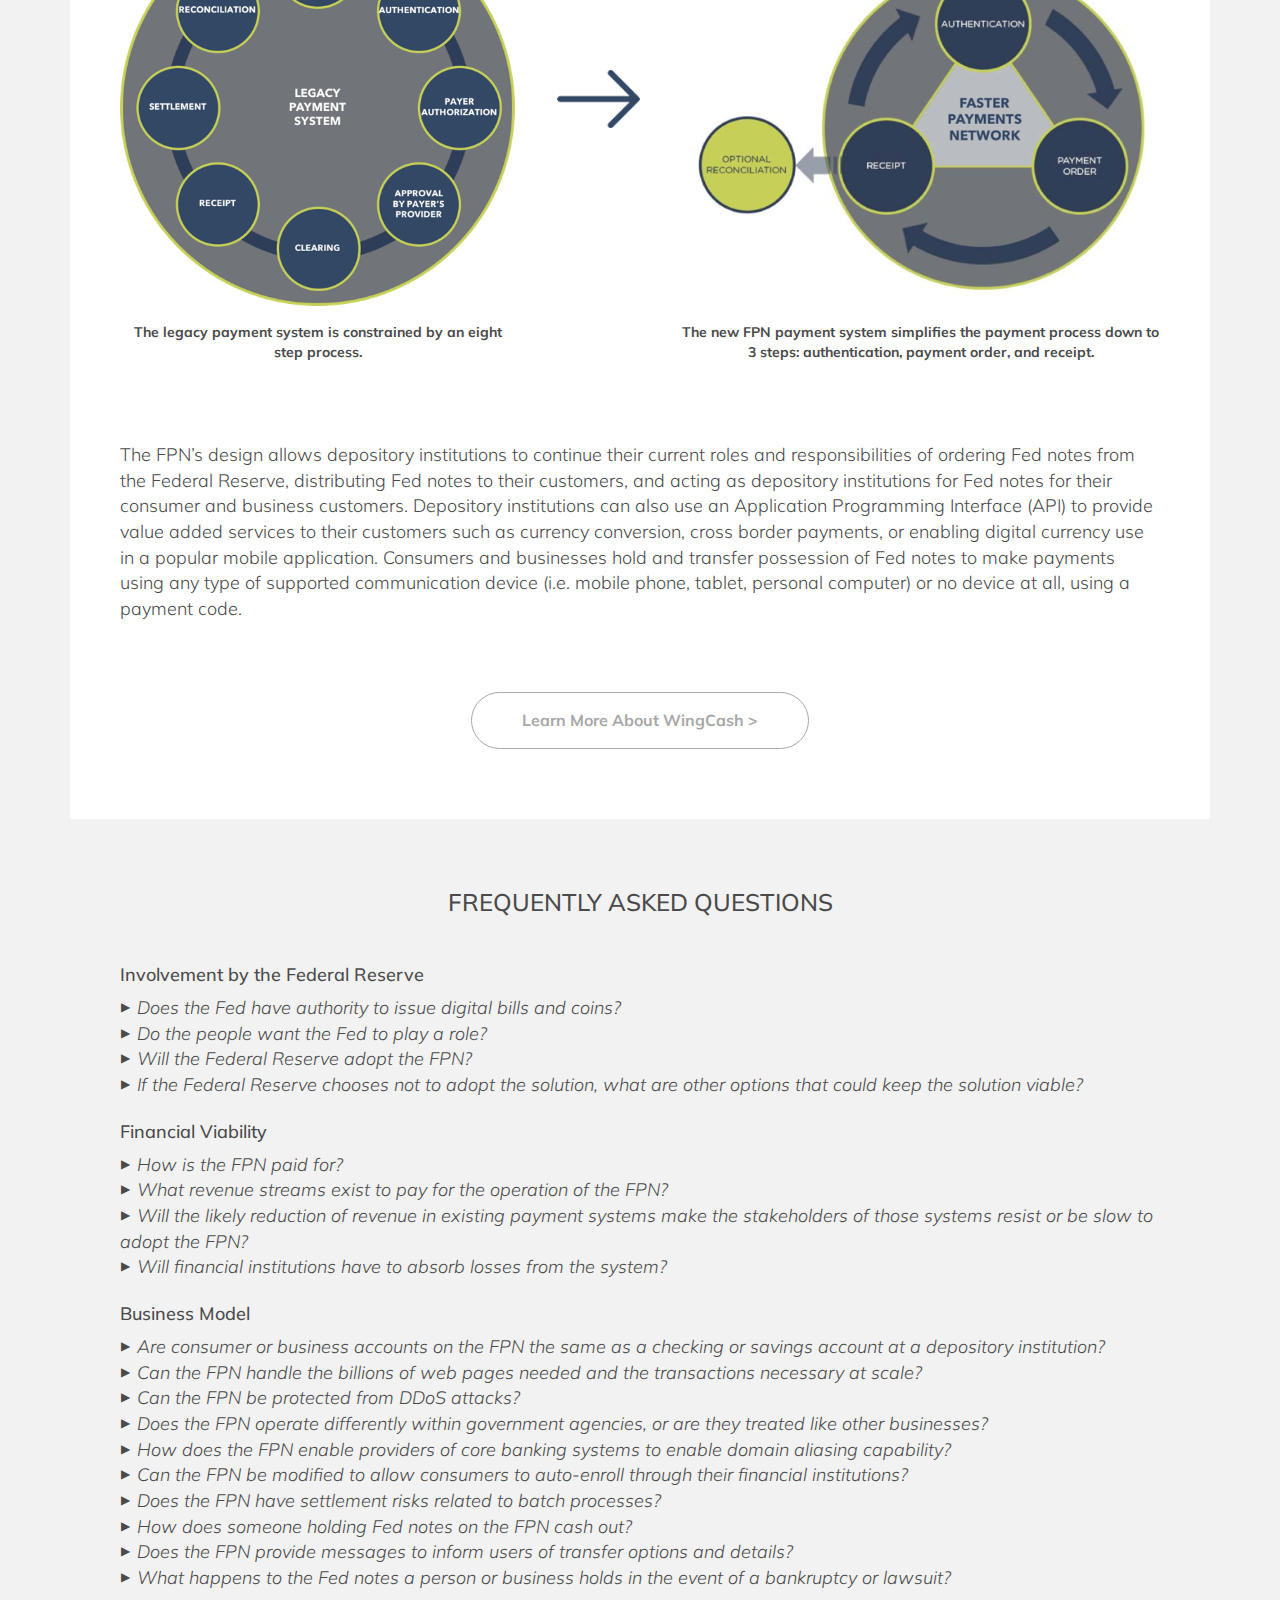
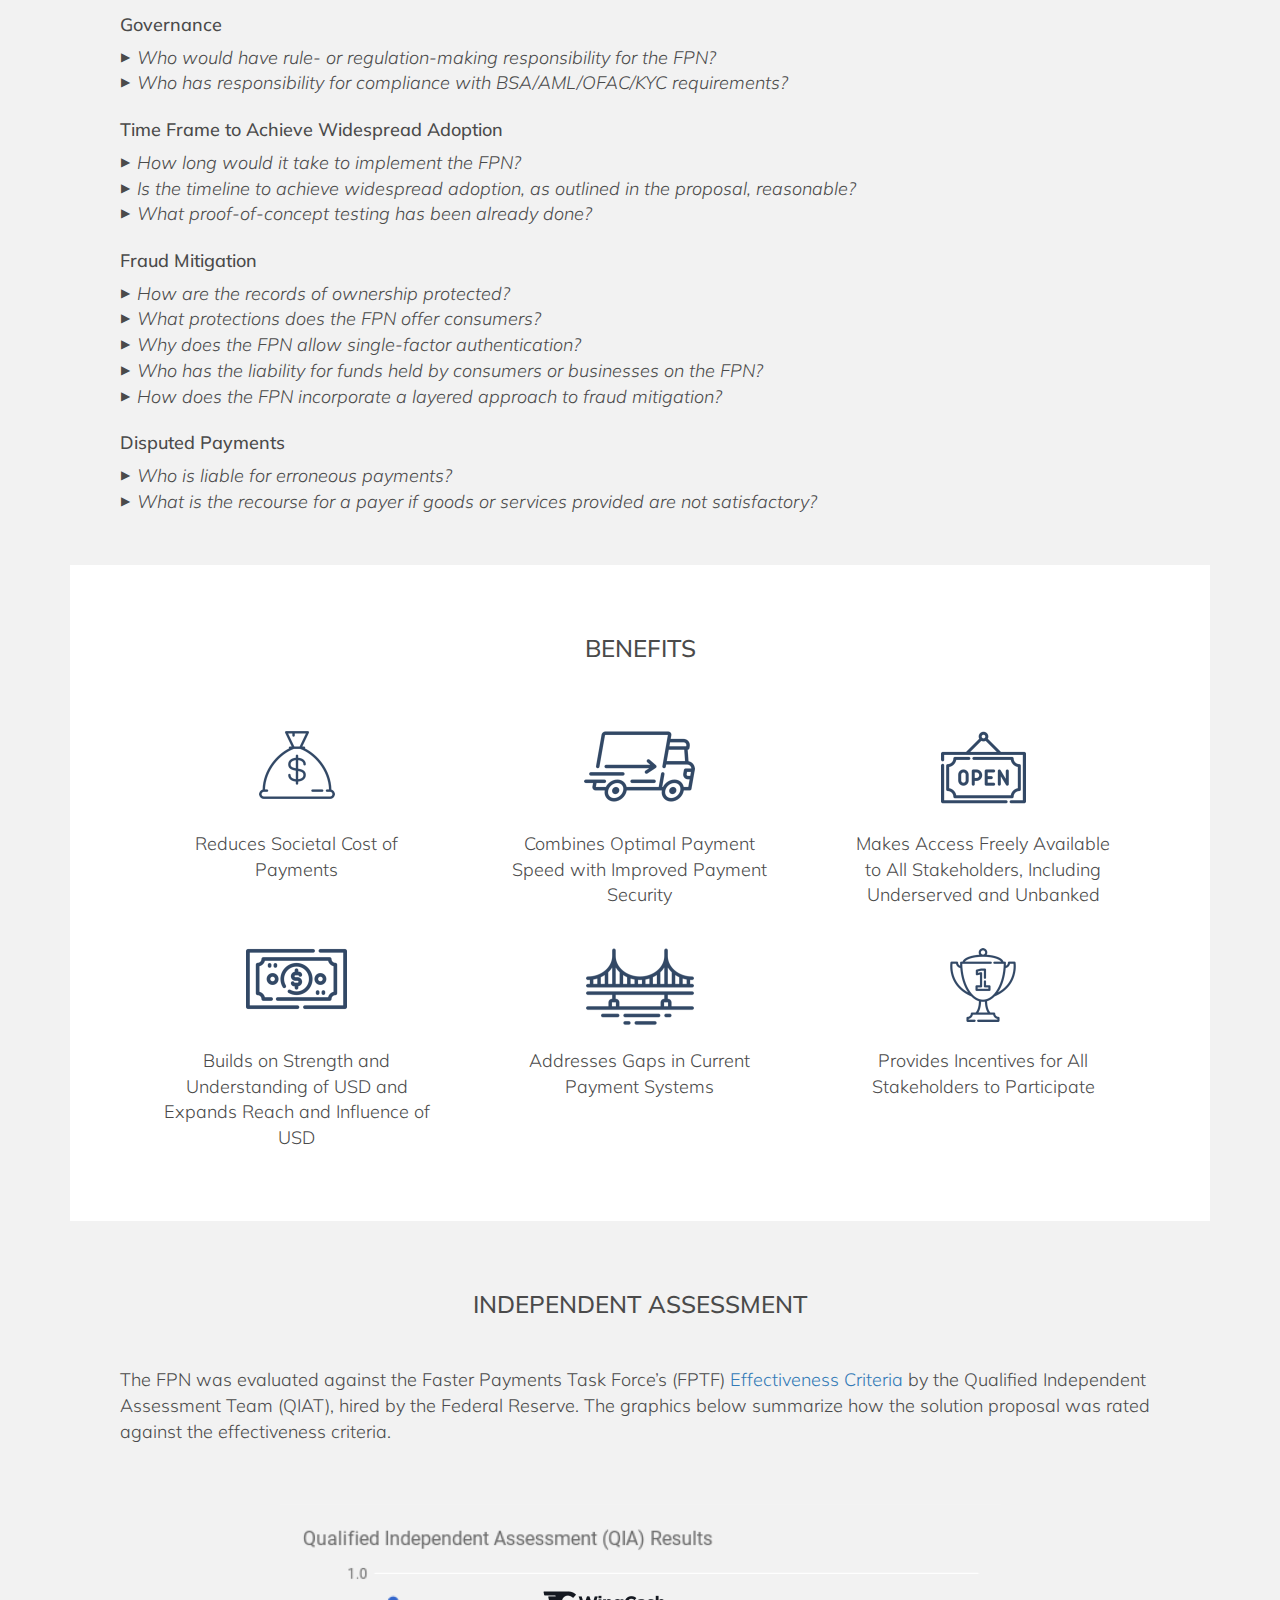
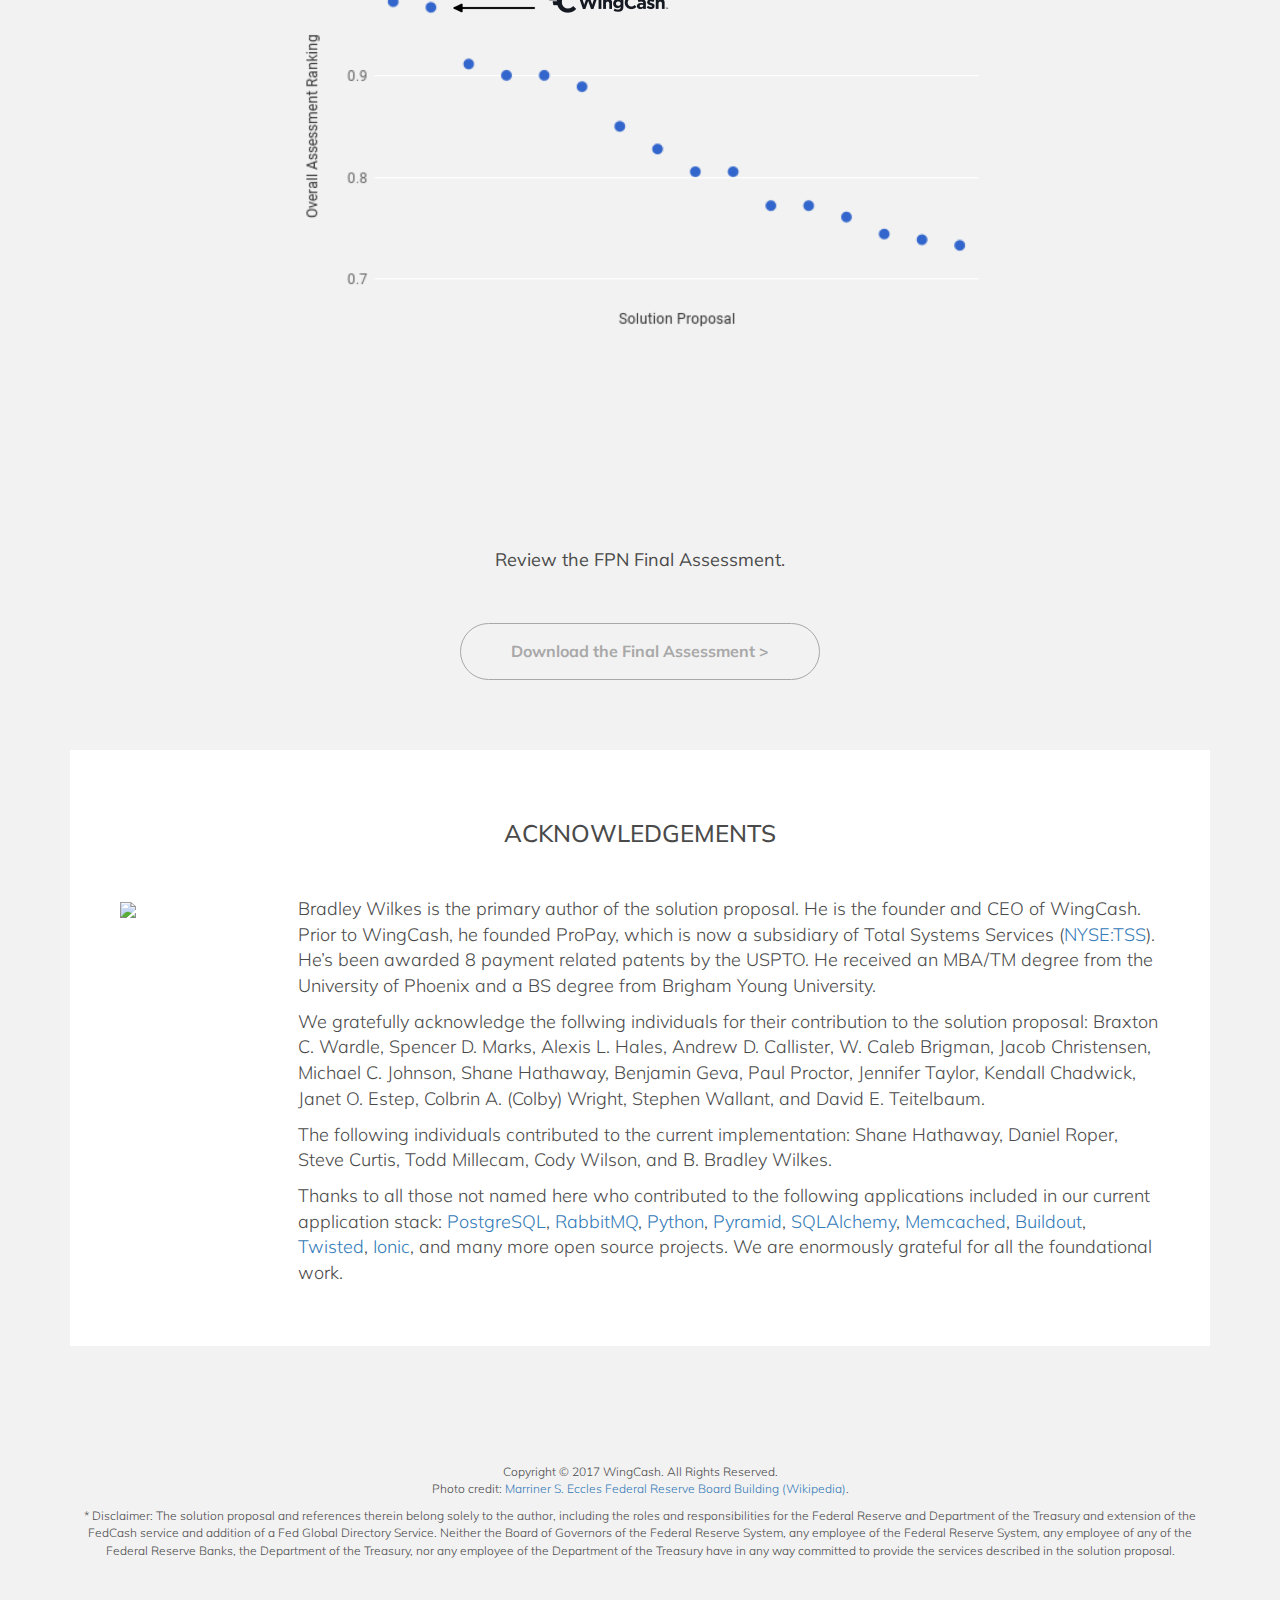
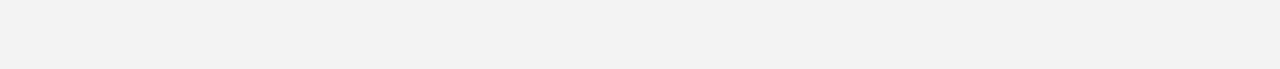
==== commit c3114779: "Shortened the ack section. Tidied JS." ====
--- a/public_html/index.html
+++ b/public_html/index.html
@@ -1214,48 +1214,38 @@
               University.
             </p>
 
-            <div style="margin-top: 40px"></div>
-
-            <h4>
-              Solution Proposal Authors and Contributors
-            </h4>
-
             <p>
               We gratefully acknowledge the follwing individuals for
-              their contribution to the solution proposal.
+              their contribution to the solution proposal:
+
+              Braxton C. Wardle,
+              Spencer D. Marks,
+              Alexis L. Hales,
+              Andrew D. Callister,
+              W. Caleb Brigman,
+              Jacob Christensen,
+              Michael C. Johnson,
+              Shane Hathaway,
+              Benjamin Geva,
+              Paul Proctor,
+              Jennifer Taylor,
+              Kendall Chadwick,
+              Janet O. Estep,
+              Colbrin A. (Colby) Wright,
+              Stephen Wallant, and
+              David E. Teitelbaum.
             </p>
 
-            <ul>
-              <li>Braxton C. Wardle</li>
-              <li>Spencer D. Marks</li>
-              <li>Alexis L. Hales</li>
-              <li>Andrew D. Callister</li>
-              <li>W. Caleb Brigman</li>
-              <li>Jacob Christensen</li>
-              <li>Michael C. Johnson </li>
-              <li>Shane Hathaway</li>
-              <li>Benjamin Geva</li>
-              <li>Paul Proctor</li>
-              <li>Jennifer Taylor</li>
-              <li>Kendall Chadwick</li>
-              <li>Janet O. Estep</li>
-              <li>Colbrin A. (Colby) Wright </li>
-              <li>Stephen Wallant</li>
-              <li>David E. Teitelbaum</li>
-            </ul>
-
-            <h4>
-              Current Implementation Authors and Contributors
-            </h4>
-
-            <ul>
-              <li>Shane Hathaway</li>
-              <li>Daniel Roper</li>
-              <li>Steve Curtis</li>
-              <li>Todd Millecam</li>
-              <li>Cody Wilson</li>
-              <li>B. Bradley Wilkes</li>
-            </ul>
+            <p>
+              The following individuals contributed to the current
+              implementation:
+              Shane Hathaway,
+              Daniel Roper,
+              Steve Curtis,
+              Todd Millecam,
+              Cody Wilson, and
+              B. Bradley Wilkes.
+            </p>
 
             <p>
               Thanks to all those not named here who contributed to the
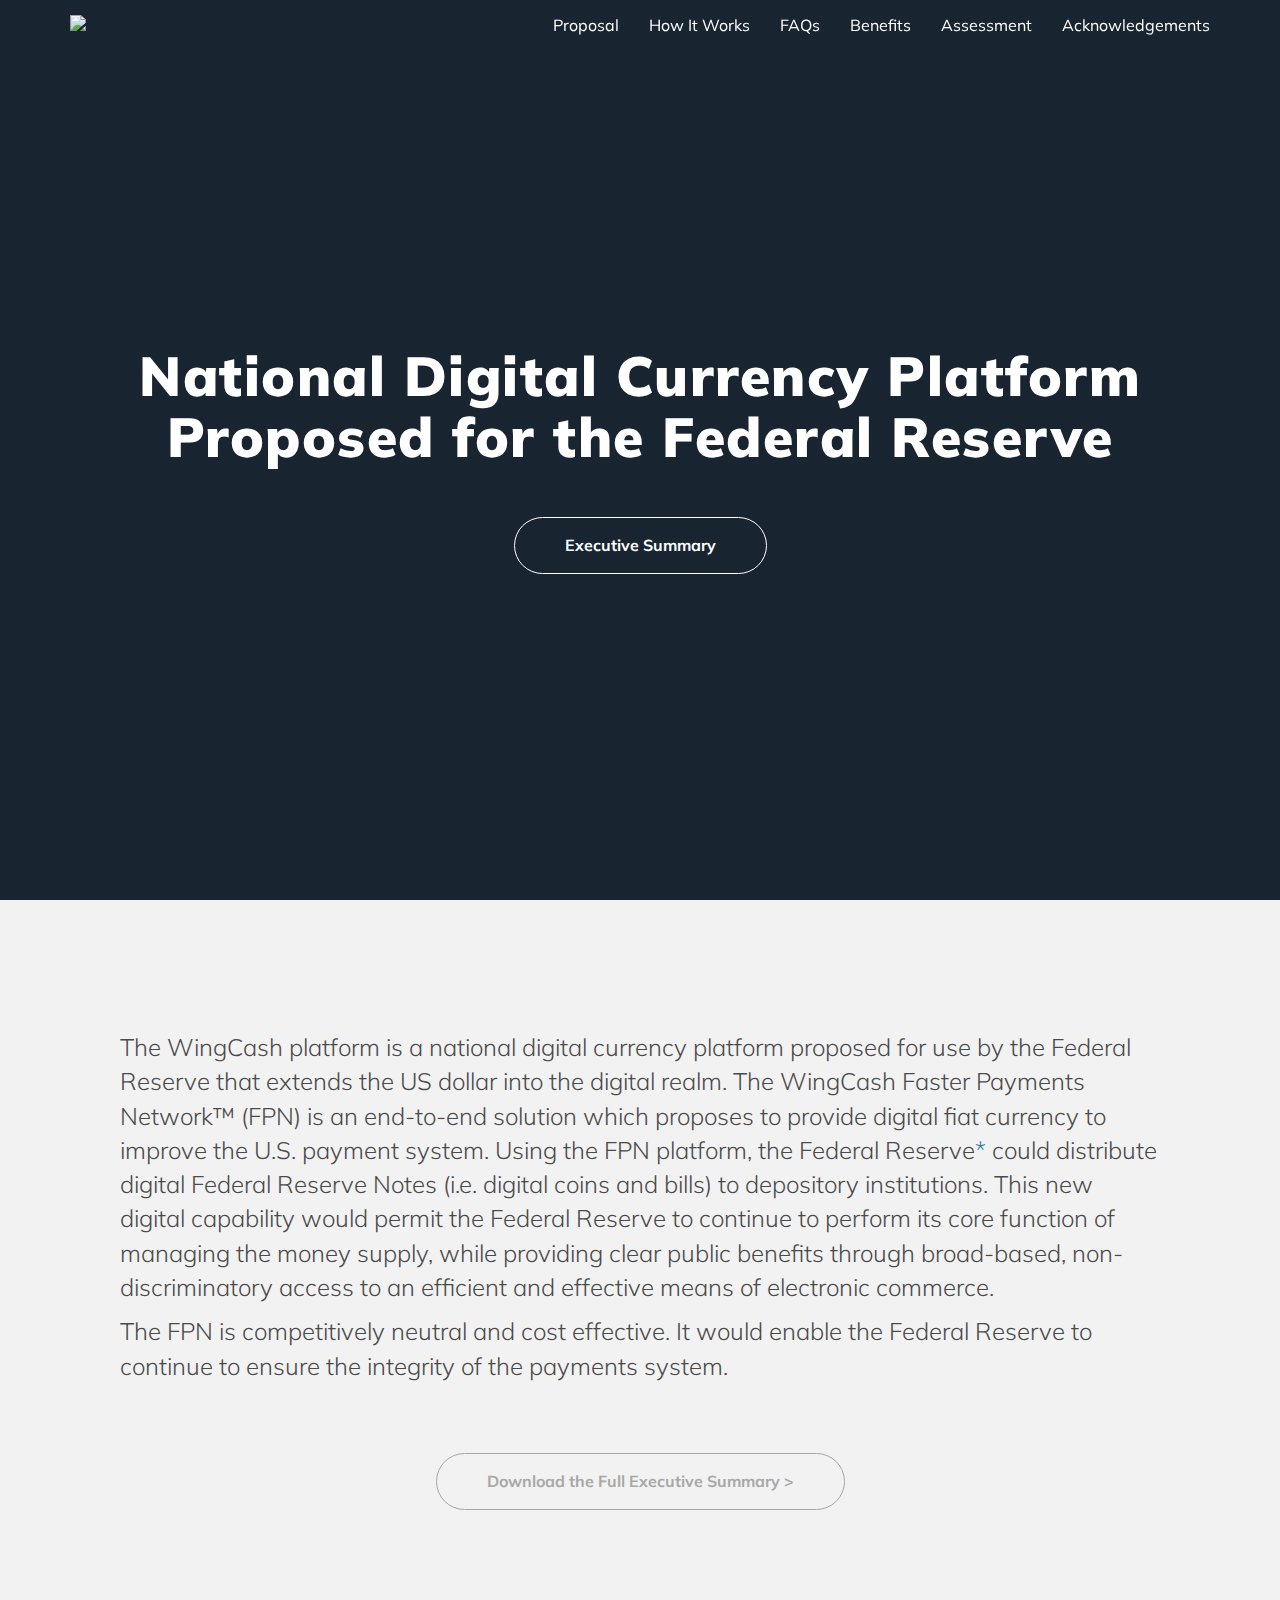
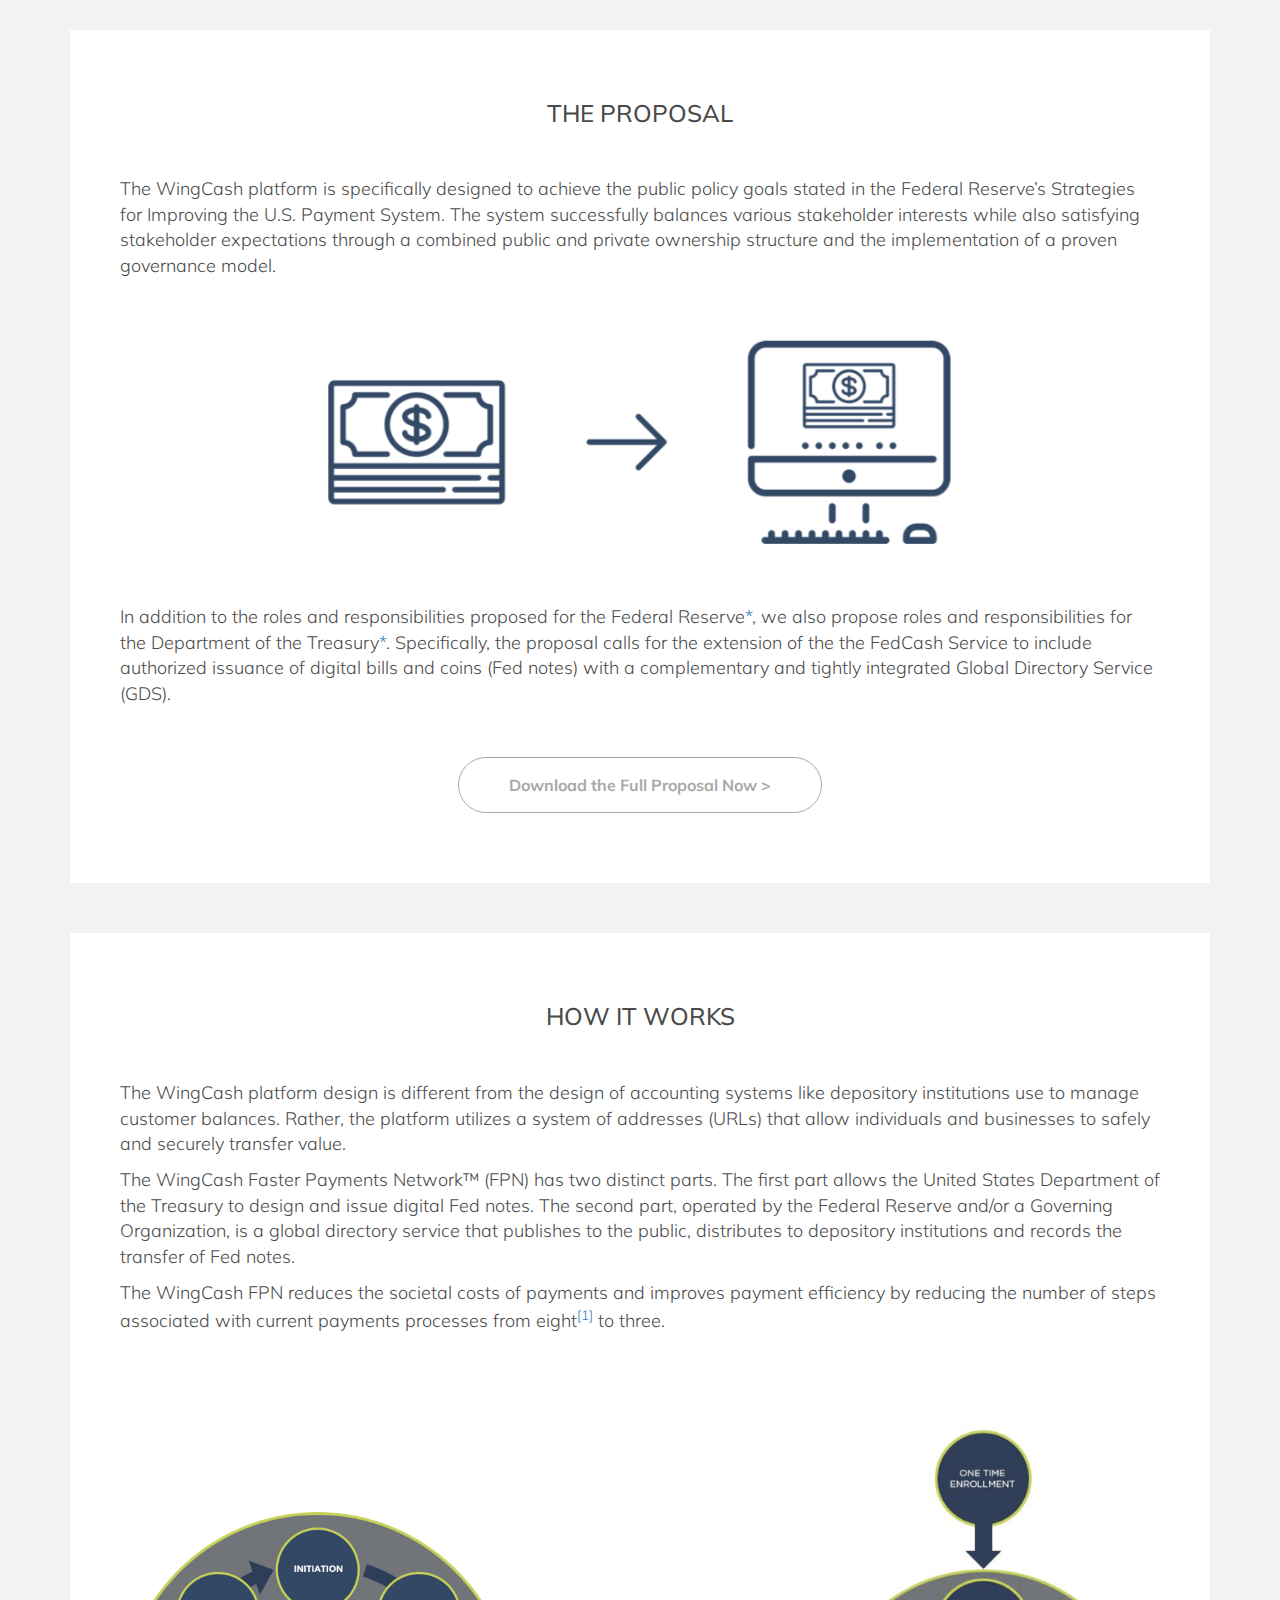
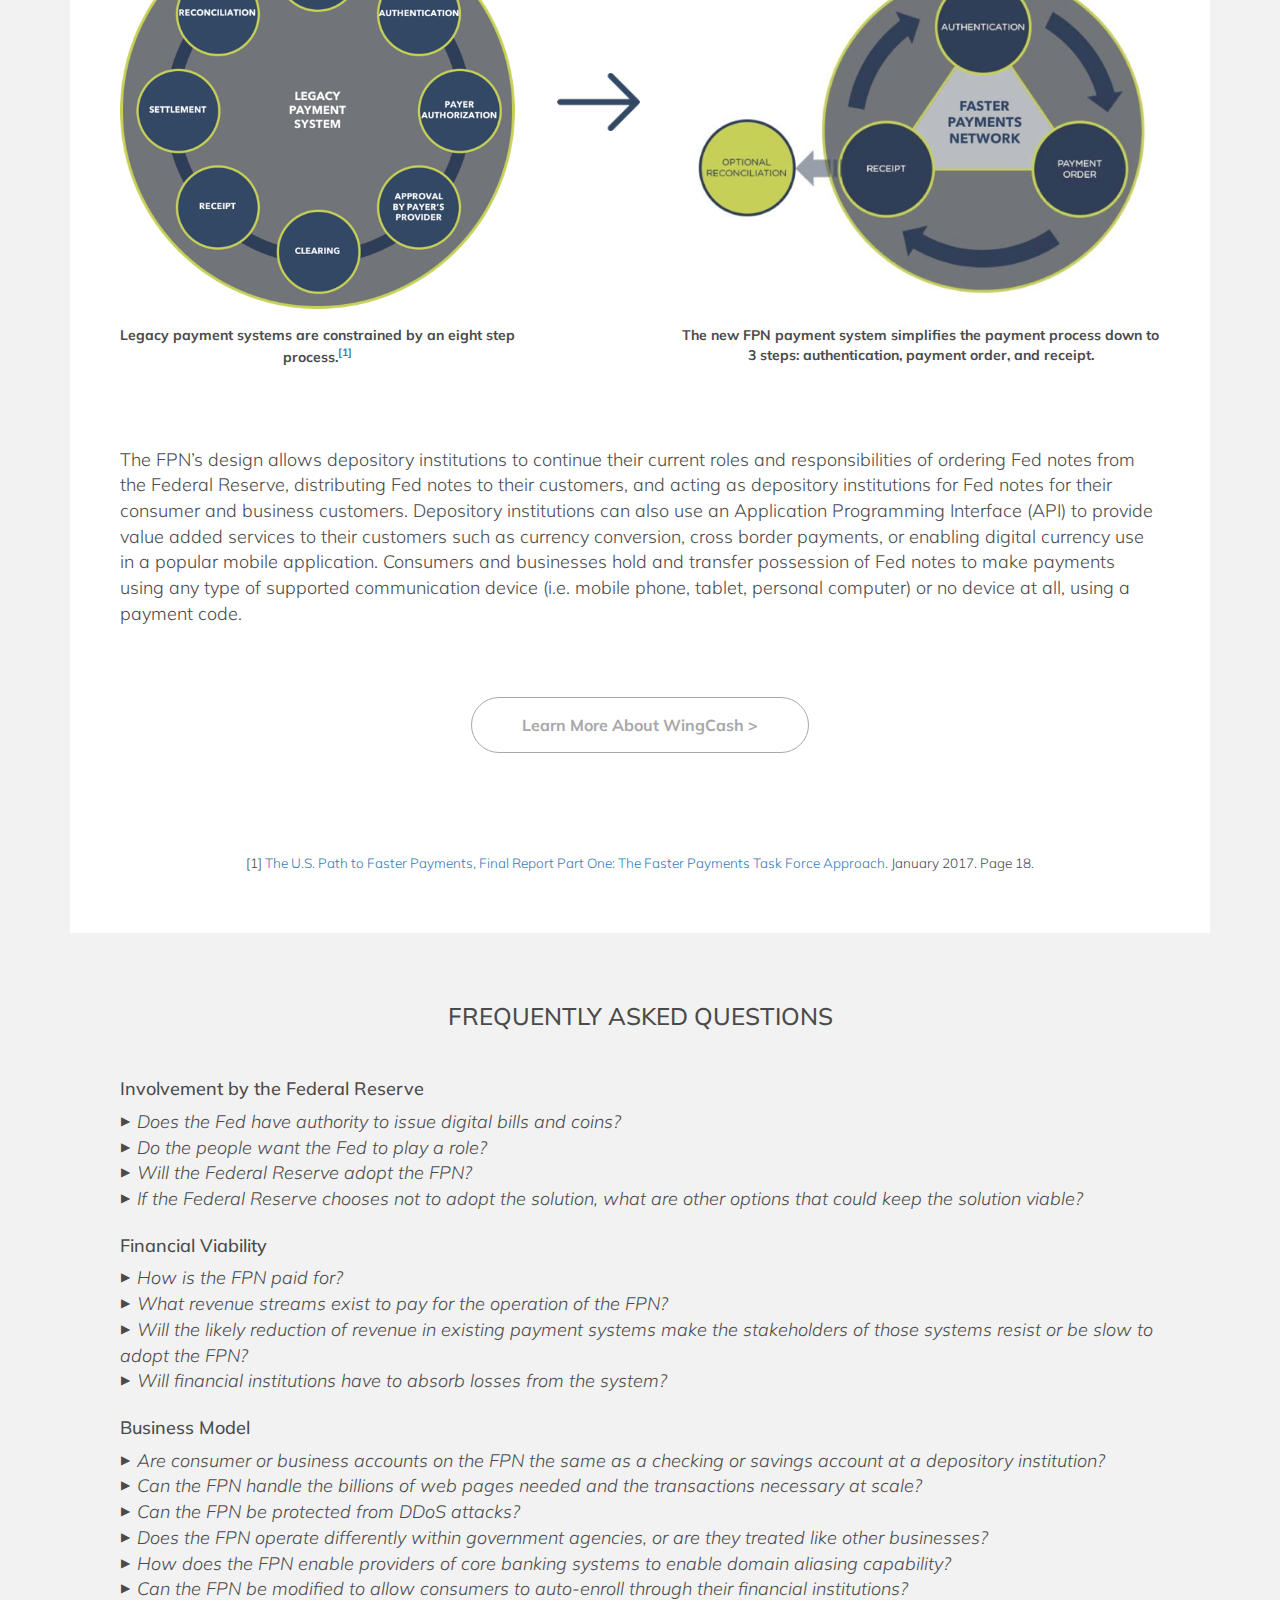
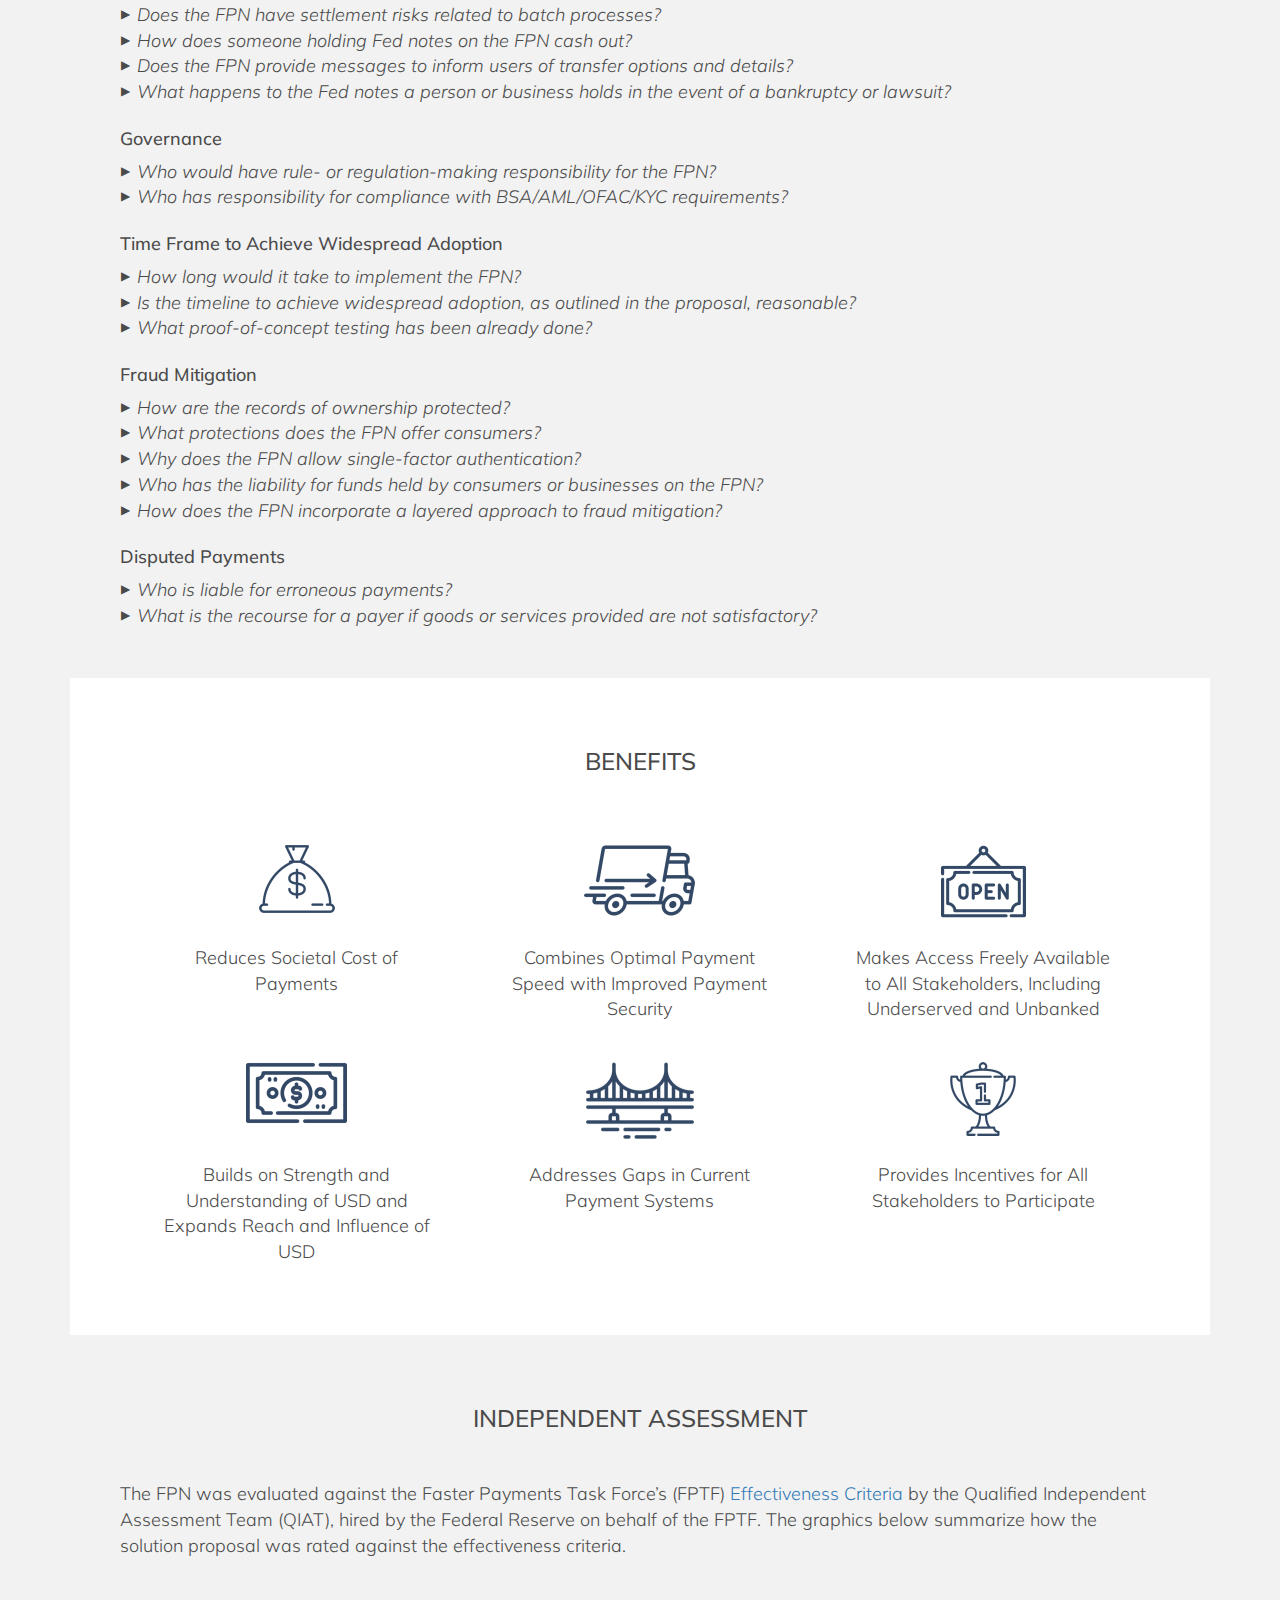
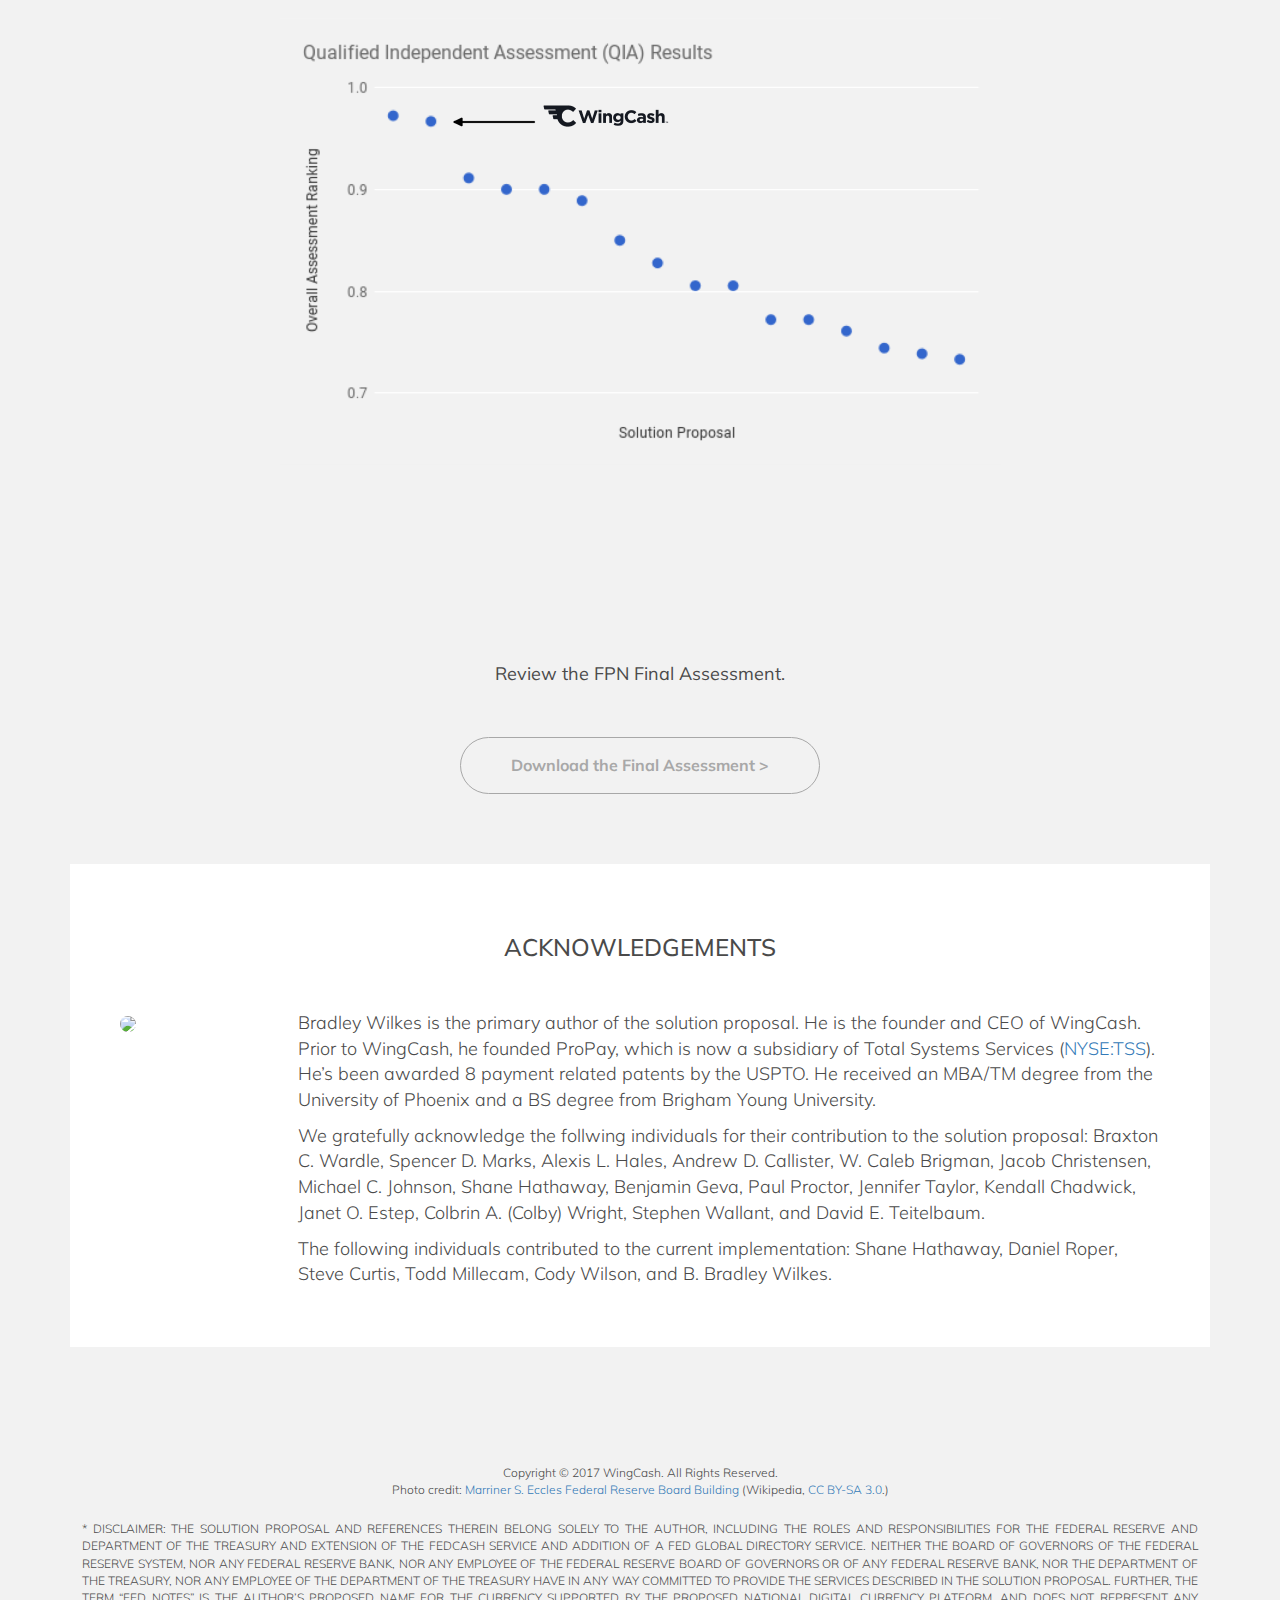
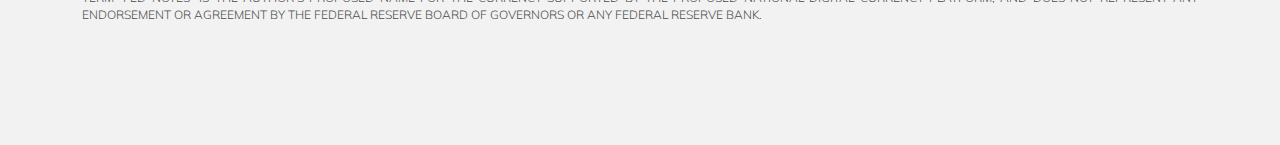
==== commit 4e51400c: "Fix disclaimer again, round the photo." ====
--- a/public_html/index.html
+++ b/public_html/index.html
@@ -4,7 +4,7 @@
     <meta charset="utf-8">
     <meta http-equiv="X-UA-Compatible" content="IE=edge">
     <meta name="viewport" content="width=device-width, initial-scale=1">
-    <title>WingCash Faster Payments Network</title>
+    <title>WingCash Faster Payments Network&trade;</title>
 
     <!-- Bootstrap -->
     <link rel="stylesheet"
@@ -49,7 +49,7 @@
       <div class="topfold-content">
         <div class="container">
           <h1 class="topfold-h1">
-            National Digital Currency Platform for the Federal Reserve
+            National Digital Currency Platform Proposed for the Federal Reserve
           </h1>
           <div>
             <a href="#execsum" class="smooth-scroll">
@@ -67,24 +67,25 @@
       <section id="execsum">
         <div class="execsum">
           <p>
-            WingCash is a national digital currency platform for the Federal
-            Reserve that extends the US dollar into the digital realm. The
-            WingCash Faster Payments Network (FPN) is an end-to-end solution
-            providing digital fiat currency to improve the U.S. payment system.
+            The WingCash platform is a national digital currency platform
+            proposed for use by the Federal Reserve that extends the US dollar
+            into the digital realm. The WingCash Faster Payments
+            Network&trade; (FPN) is an end-to-end solution which proposes to
+            provide digital fiat currency to improve the U.S. payment system.
             Using the FPN platform, the
             Federal Reserve<a href="#disclaimer" class="smooth-scroll disclaimer-link">*</a>
-            distributes digital
+            could distribute digital
             Federal Reserve Notes (i.e. digital coins and bills) to depository
-            institutions. This new digital capability permits the Federal
+            institutions. This new digital capability would permit the Federal
             Reserve to continue to perform its core function of managing the
             money supply, while providing clear public benefits through
             broad-based, non-discriminatory access to an efficient and
             effective means of electronic commerce.
           </p>
           <p>
-            The FPN is competitively neutral and cost effective. It will enable
-            the Federal Reserve to continue to ensure the integrity of the
-            payments system.
+            The FPN is competitively neutral and cost effective. It would
+            enable the Federal Reserve to continue to ensure the integrity of
+            the payments system.
           </p>
         </div>
         <div class="action-button-container">
@@ -140,17 +141,18 @@
           securely transfer value.
         </p>
         <p>
-          The WingCash Faster Payments Network (FPN) has distinct parts. The
+          The WingCash Faster Payments Network&trade; (FPN) has two distinct parts. The
           first part allows the United States Department of the Treasury to
-          design and issue digital Fed notes. The second part operated by the
-          Federal Reserve and/or a Governing Organization is a global
+          design and issue digital Fed notes. The second part, operated by the
+          Federal Reserve and/or a Governing Organization, is a global
           directory service that publishes to the public, distributes to
           depository institutions and records the transfer of Fed notes.
         </p>
         <p>
           The WingCash FPN reduces the societal costs of payments and improves
           payment efficiency by reducing the number of steps associated with
-          current payments processes from eight to three.
+          current payments processes from eight<a href="#fptf1" class="smooth-scroll"
+              style="vertical-align: super; font-size: 75%">[1]</a> to three.
         </p>
 
         <div class="row" style="margin: 80px 0">
@@ -169,8 +171,9 @@
               </tr>
               <tr>
                 <td class="process-caption">
-                  The legacy payment system is constrained by an eight step
-                  process.
+                  Legacy payment systems are constrained by an eight step
+                  process.<a href="#fptf1" class="smooth-scroll"
+                    style="vertical-align: super; font-size: 75%">[1]</a>
                 </td>
                 <td></td>
                 <td class="process-caption">
@@ -204,6 +207,13 @@
             </button>
           </a>
         </div>
+        <p style="text-align: center; font-size: 75%; padding-top: 80px" id="fptf1">
+          [1]
+          <a href="https://fedpaymentsimprovement.org/faster-payments/path-to-faster-payments/" target="_blank">
+            The U.S. Path to Faster Payments, Final Report Part One:
+            The Faster Payments Task Force Approach.</a>
+          January 2017. Page 18.
+        </p>
       </section>
 
       <section id="faq" class="faq">
@@ -217,14 +227,14 @@
 
         <div class="faq-answer">
           <p>
-            Digital banknotes should be treated as authorized by the Federal
-            Reserve Act to the same extent as physical banknotes. Section
-            16(1) of the Federal Reserve Act is silent as to the medium in
-            which Federal Reserve notes are to be issued. Accordingly, it
-            may be argued that digital banknotes are encompassed within the
-            general authority of Paragraph 1. Digital Fed notes would not
-            replace physical bills and coins but would be an additional
-            service offered by the Fed.
+            We believe digital banknotes should be treated as authorized by
+            the Federal Reserve Act to the same extent as physical banknotes.
+            Section 16(1) of the Federal Reserve Act is silent as to the
+            medium in which Federal Reserve notes are to be issued.
+            Accordingly, it may be argued that digital banknotes are
+            encompassed within the general authority of Paragraph 1. Digital
+            Fed notes would not replace physical bills and coins but would be
+            an additional service offered by the Fed.
           </p>
         </div>
 
@@ -274,7 +284,7 @@
           <p>
             Administration of the Global Directory Service, the “back-office”
             machinery necessary for authentication and recording, and numerous
-            other aspects of the Faster Payments Network, may be delegated to
+            other aspects of the Faster Payments Network&trade;, may be delegated to
             the Governing Organization or a service provider as the Fed sees
             fit. The proposer’s intent is not to dictate whether or how the
             Fed may exercise its discretion to delegate operation of the
@@ -1165,8 +1175,9 @@
           The FPN was evaluated against the Faster Payments Task Force’s (FPTF)
           <a href="https://fedpaymentsimprovement.org/faster-payments/effectiveness-criteria/" target="_blank">Effectiveness Criteria</a>
           by the Qualified Independent Assessment Team (QIAT), hired by the
-          Federal Reserve. The graphics below summarize how the solution
-          proposal was rated against the effectiveness criteria.
+          Federal Reserve on behalf of the FPTF. The graphics below summarize
+          how the solution proposal was rated against the effectiveness
+          criteria.
         </p>
 
         <div class="diagram-container">
@@ -1198,7 +1209,7 @@
         <div class="row">
           <div class="col-sm-3 col-md-2">
             <div class="history-pic">
-              <img src="image/Brad.jpg" width="127" />
+              <img src="image/Brad.jpg" width="127" style="border-radius: 64px" />
             </div>
           </div>
           <div class="col-sm-9 col-md-10">
@@ -1246,24 +1257,6 @@
               Cody Wilson, and
               B. Bradley Wilkes.
             </p>
-
-            <p>
-              Thanks to all those not named here who contributed to the
-              following applications included in our current
-              application stack:
-              <a href="http://www.postgresql.org/" target="_blank">PostgreSQL</a>,
-              <a href="http://www.rabbitmq.com/" target="_blank">RabbitMQ</a>,
-              <a href="https://www.python.org/" target="_blank">Python</a>,
-              <a href="https://trypyramid.com/" target="_blank">Pyramid</a>,
-              <a href="http://www.sqlalchemy.org/" target="_blank">SQLAlchemy</a>,
-              <a href="http://memcached.org/" target="_blank">Memcached</a>,
-              <a href="http://www.buildout.org/" target="_blank">Buildout</a>,
-              <a href="https://twistedmatrix.com/" target="_blank">Twisted</a>,
-              <a href="http://ionicframework.com/" target="_blank">Ionic</a>,
-              and many more open source projects.
-              We are enormously grateful for all the foundational work.
-            </p>
-
           </div>
         </div>
 
@@ -1274,19 +1267,27 @@
         <p>
           Copyright © 2017 WingCash. All Rights Reserved.<br />
           Photo credit:
-          <a href="https://commons.wikimedia.org/wiki/File:Marriner_S._Eccles_Federal_Reserve_Board_Building.jpg">Marriner S. Eccles Federal Reserve Board Building (Wikipedia)</a>.
+          <a href="https://commons.wikimedia.org/wiki/File:Marriner_S._Eccles_Federal_Reserve_Board_Building.jpg" target="_blank">Marriner S. Eccles Federal Reserve Board Building</a>
+          (Wikipedia, <a href="https://creativecommons.org/licenses/by-sa/3.0/deed.en" target="_blank">CC BY-SA 3.0</a>.)
         </p>
-        <p id="disclaimer">
-          * Disclaimer: The solution proposal and references therein belong
-          solely to the author, including the roles and responsibilities for
-          the Federal Reserve and Department of the Treasury and extension of
-          the FedCash service and addition of a Fed Global Directory
-          Service. Neither the Board of Governors of the Federal Reserve
-          System, any employee of the Federal Reserve System, any employee
-          of any of the Federal Reserve Banks, the Department of the
-          Treasury, nor any employee of the Department of the Treasury have in
-          any way committed to provide the services described in the solution
-          proposal.
+        <p id="disclaimer" class="disclaimer">
+          *
+
+          DISCLAIMER: THE SOLUTION PROPOSAL AND REFERENCES THEREIN BELONG
+          SOLELY TO THE AUTHOR, INCLUDING THE ROLES AND RESPONSIBILITIES FOR
+          THE FEDERAL RESERVE AND DEPARTMENT OF THE TREASURY AND EXTENSION OF
+          THE FEDCASH SERVICE AND ADDITION OF A FED GLOBAL DIRECTORY SERVICE.
+          NEITHER THE BOARD OF GOVERNORS OF THE FEDERAL RESERVE SYSTEM, NOR
+          ANY FEDERAL RESERVE BANK, NOR ANY EMPLOYEE OF THE FEDERAL RESERVE
+          BOARD OF GOVERNORS OR OF ANY FEDERAL RESERVE BANK, NOR THE
+          DEPARTMENT OF THE TREASURY, NOR ANY EMPLOYEE OF THE DEPARTMENT OF
+          THE TREASURY HAVE IN ANY WAY COMMITTED TO PROVIDE THE SERVICES
+          DESCRIBED IN THE SOLUTION PROPOSAL. FURTHER, THE TERM “FED NOTES” IS
+          THE AUTHOR’S PROPOSED NAME FOR THE CURRENCY SUPPORTED BY THE
+          PROPOSED NATIONAL DIGITAL CURRENCY PLATFORM, AND DOES NOT REPRESENT
+          ANY ENDORSEMENT OR AGREEMENT BY THE FEDERAL RESERVE BOARD OF
+          GOVERNORS OR ANY FEDERAL RESERVE BANK.
+
         </p>
       </section>
     </div>
--- a/public_html/fpn.css
+++ b/public_html/fpn.css
@@ -252,3 +252,8 @@
   padding-top: 16px;
   vertical-align: top;
 }
+
+.disclaimer {
+  text-align: justify;
+  padding: 1em;
+}
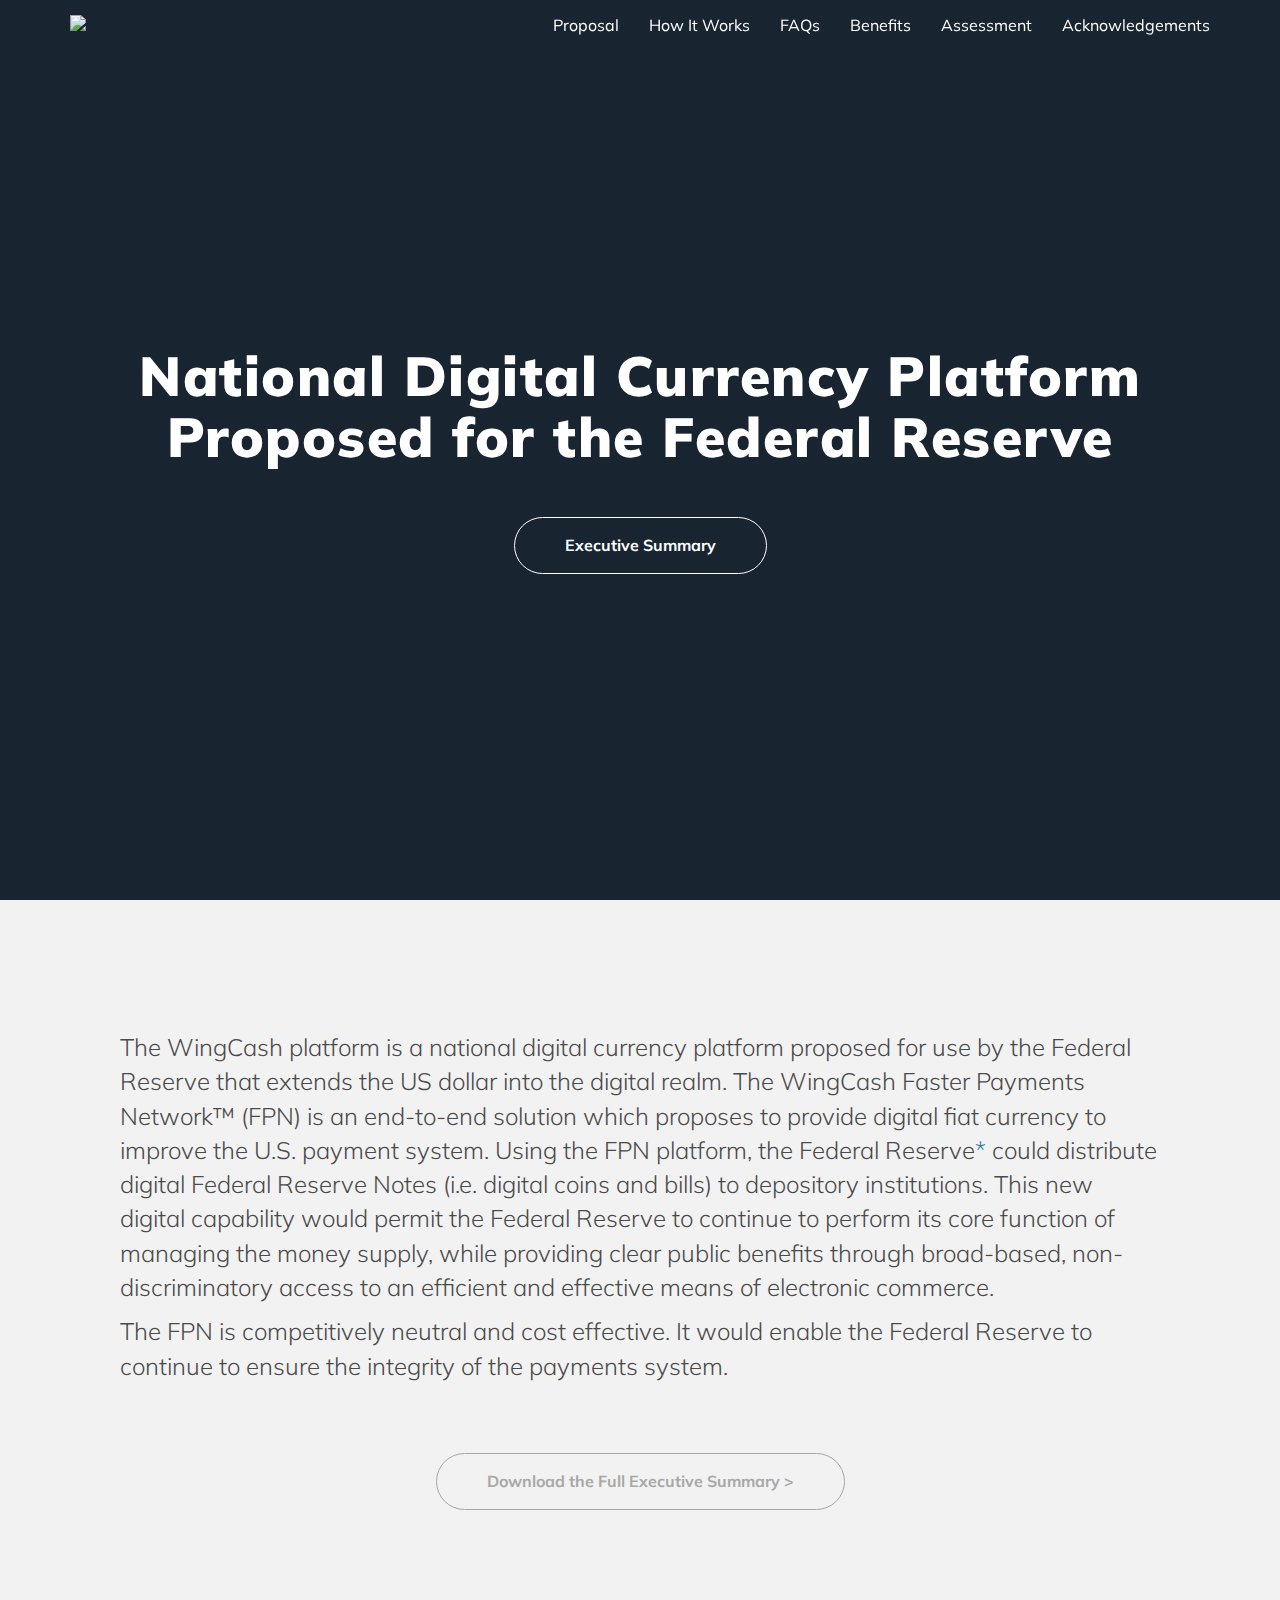
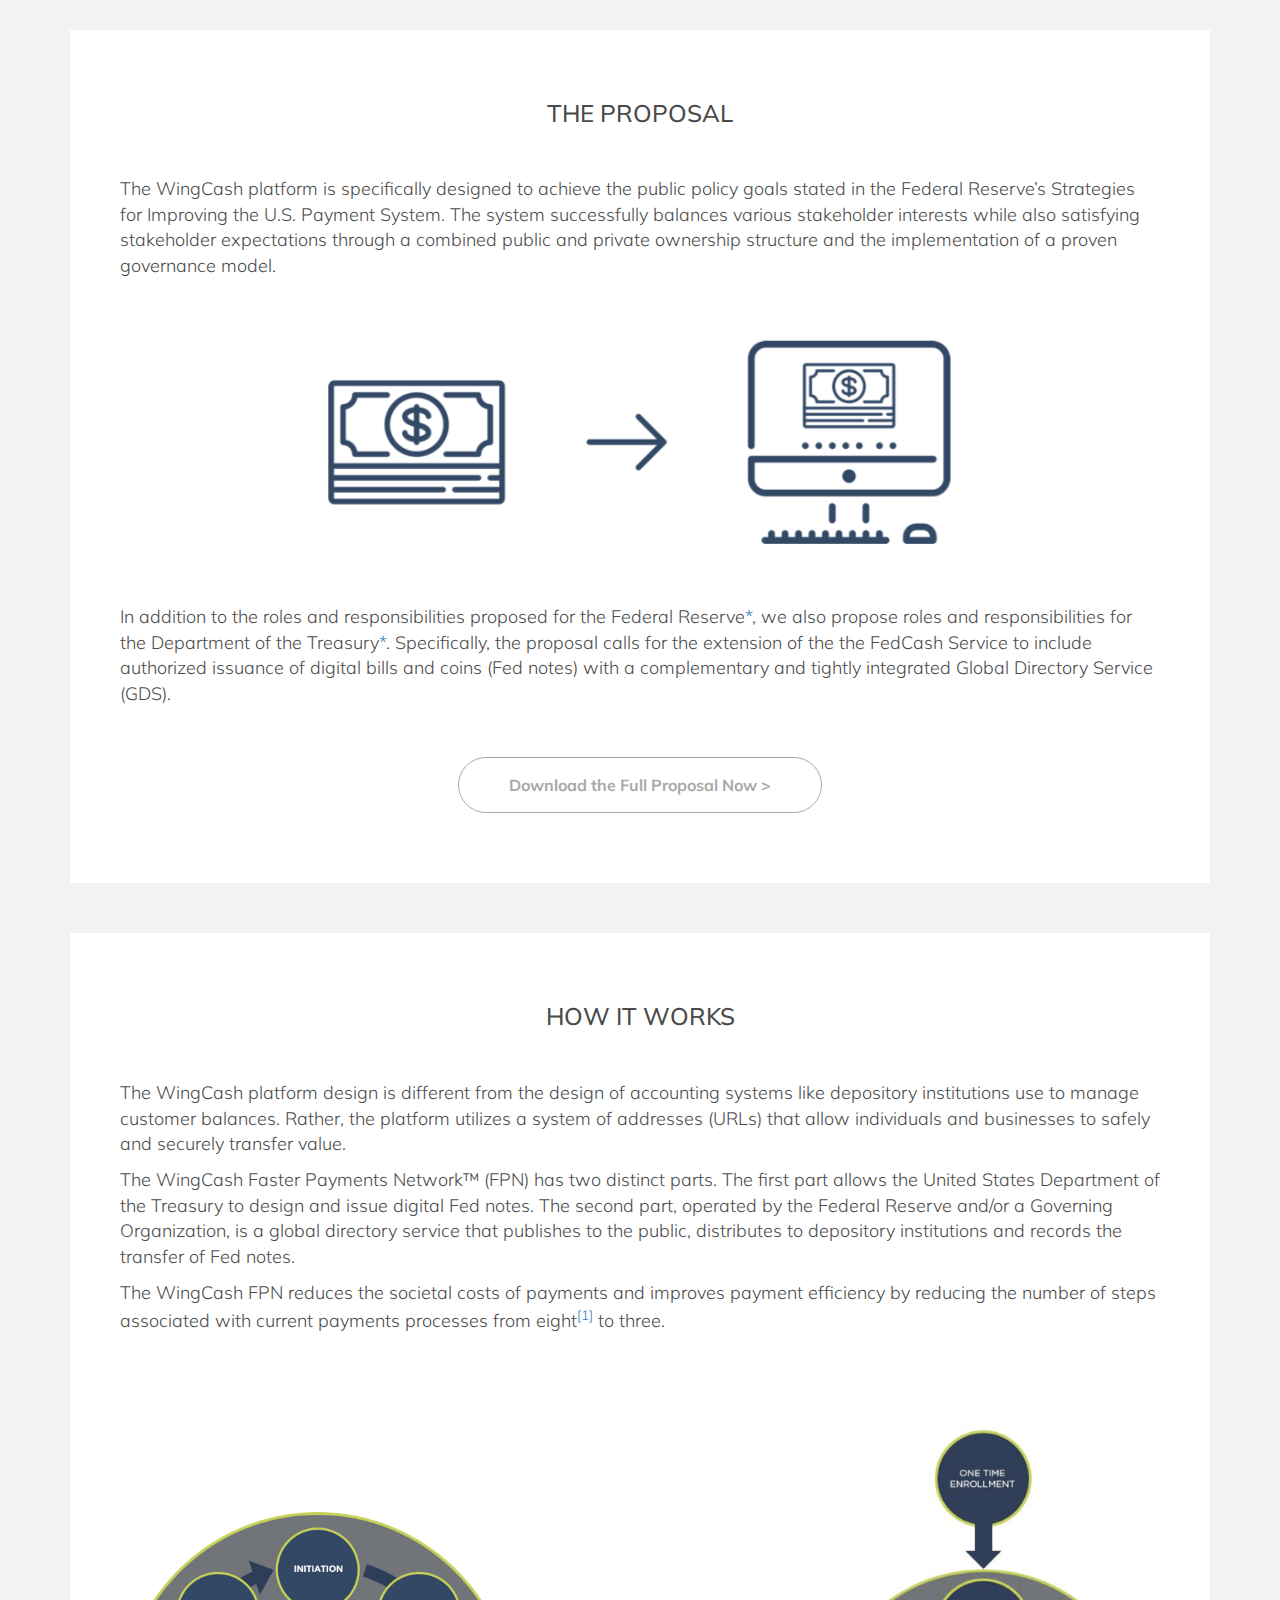
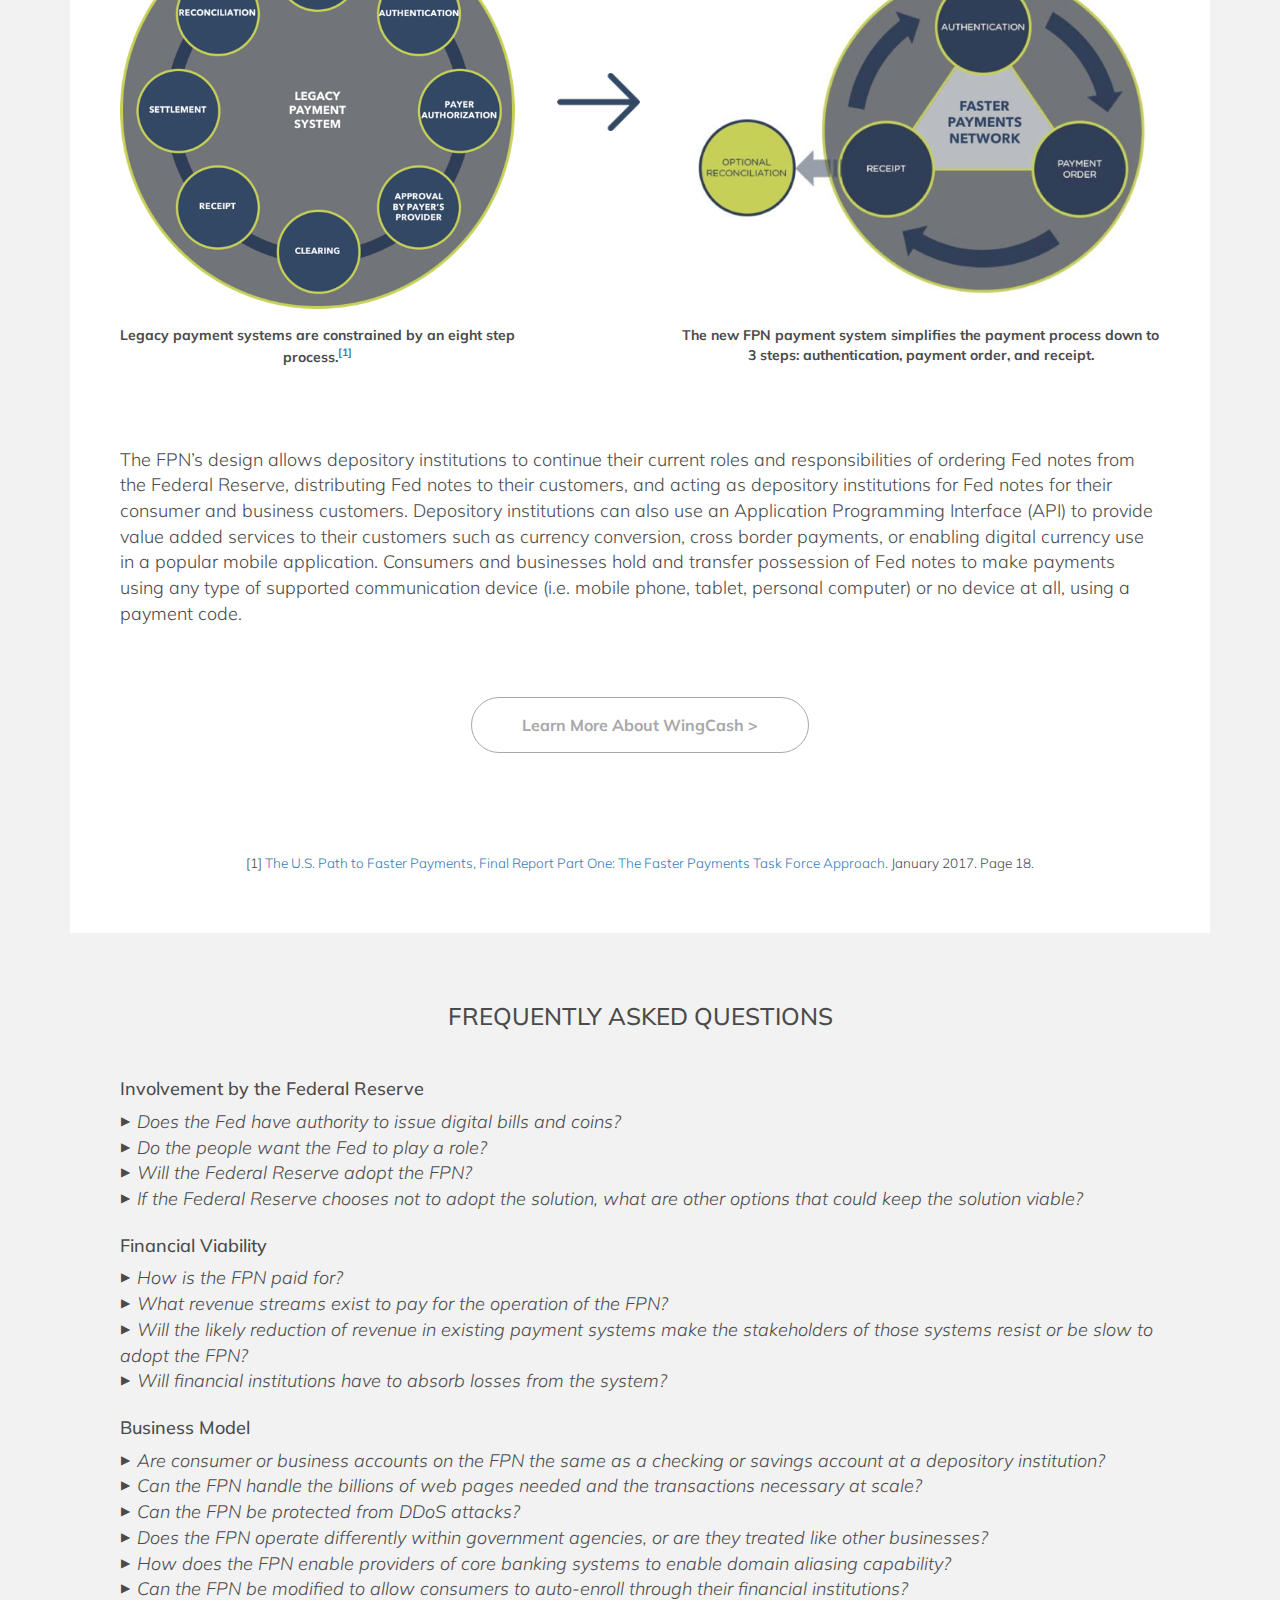
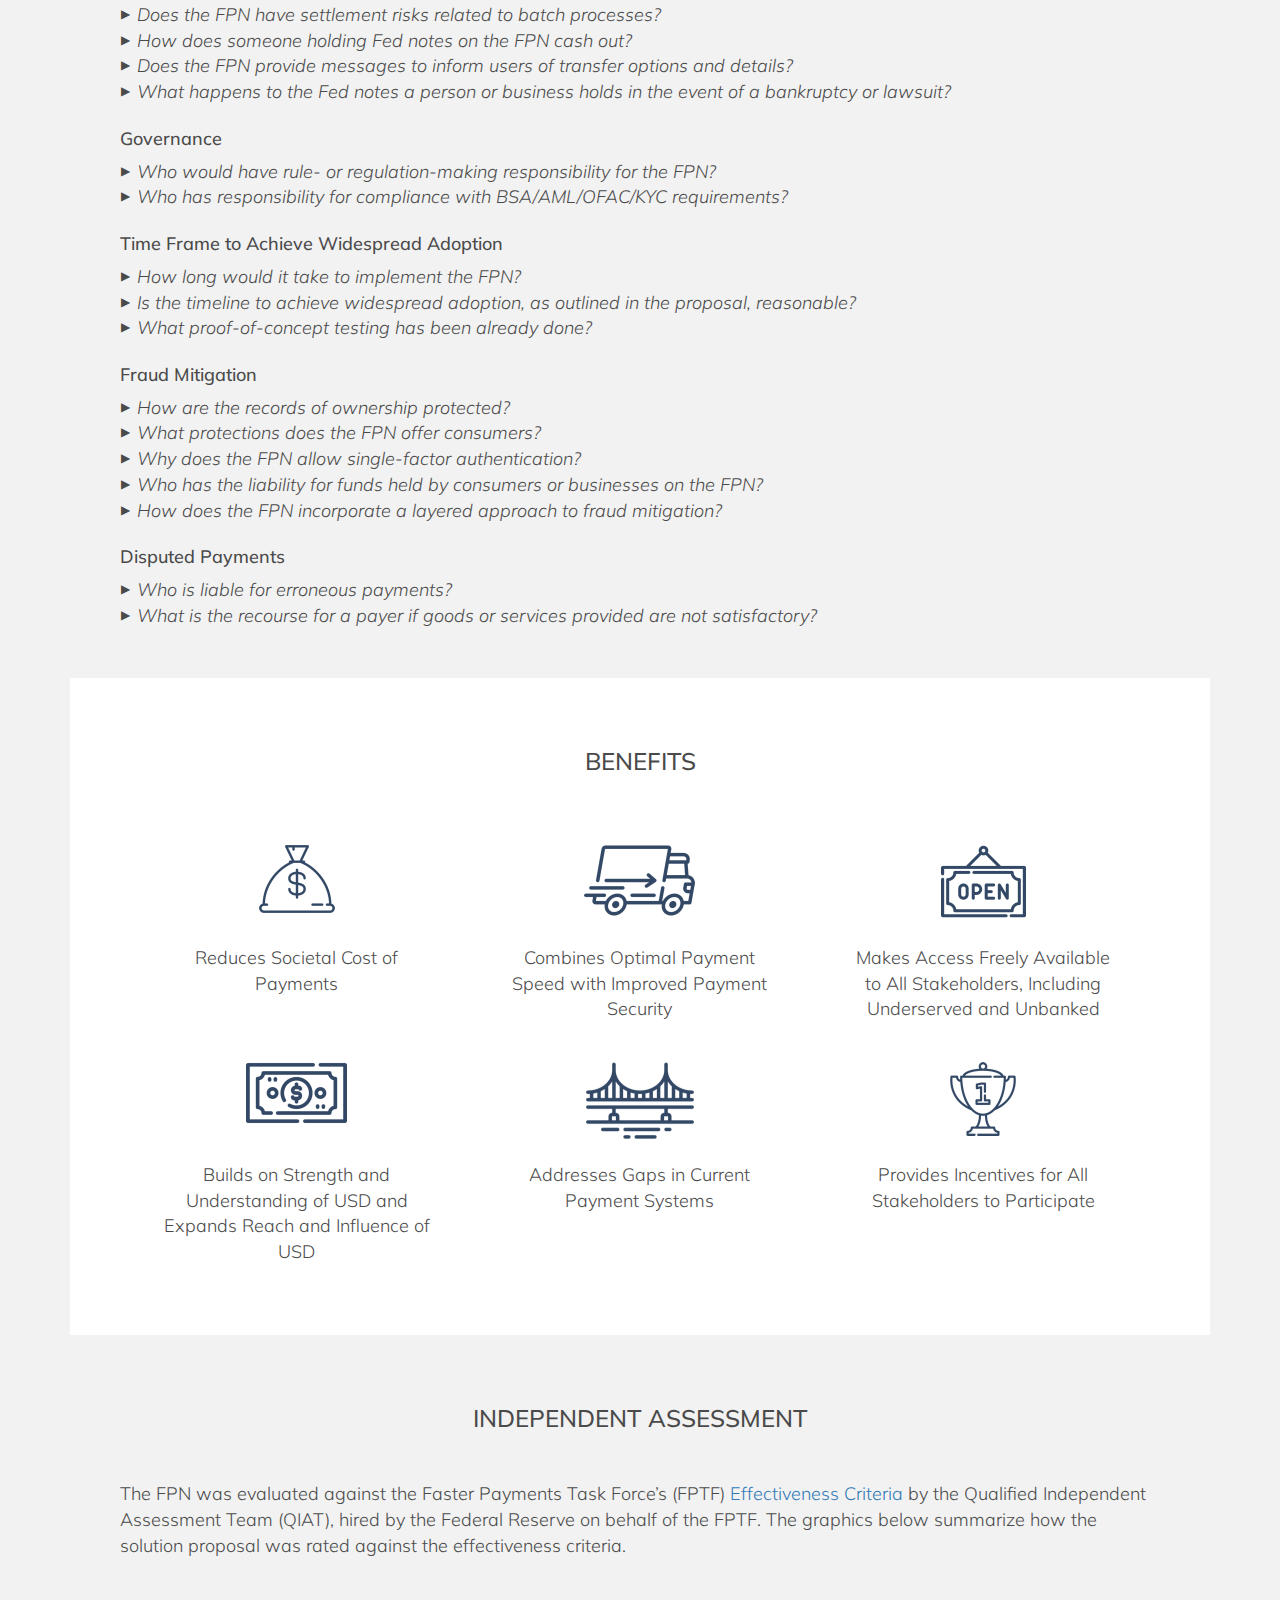
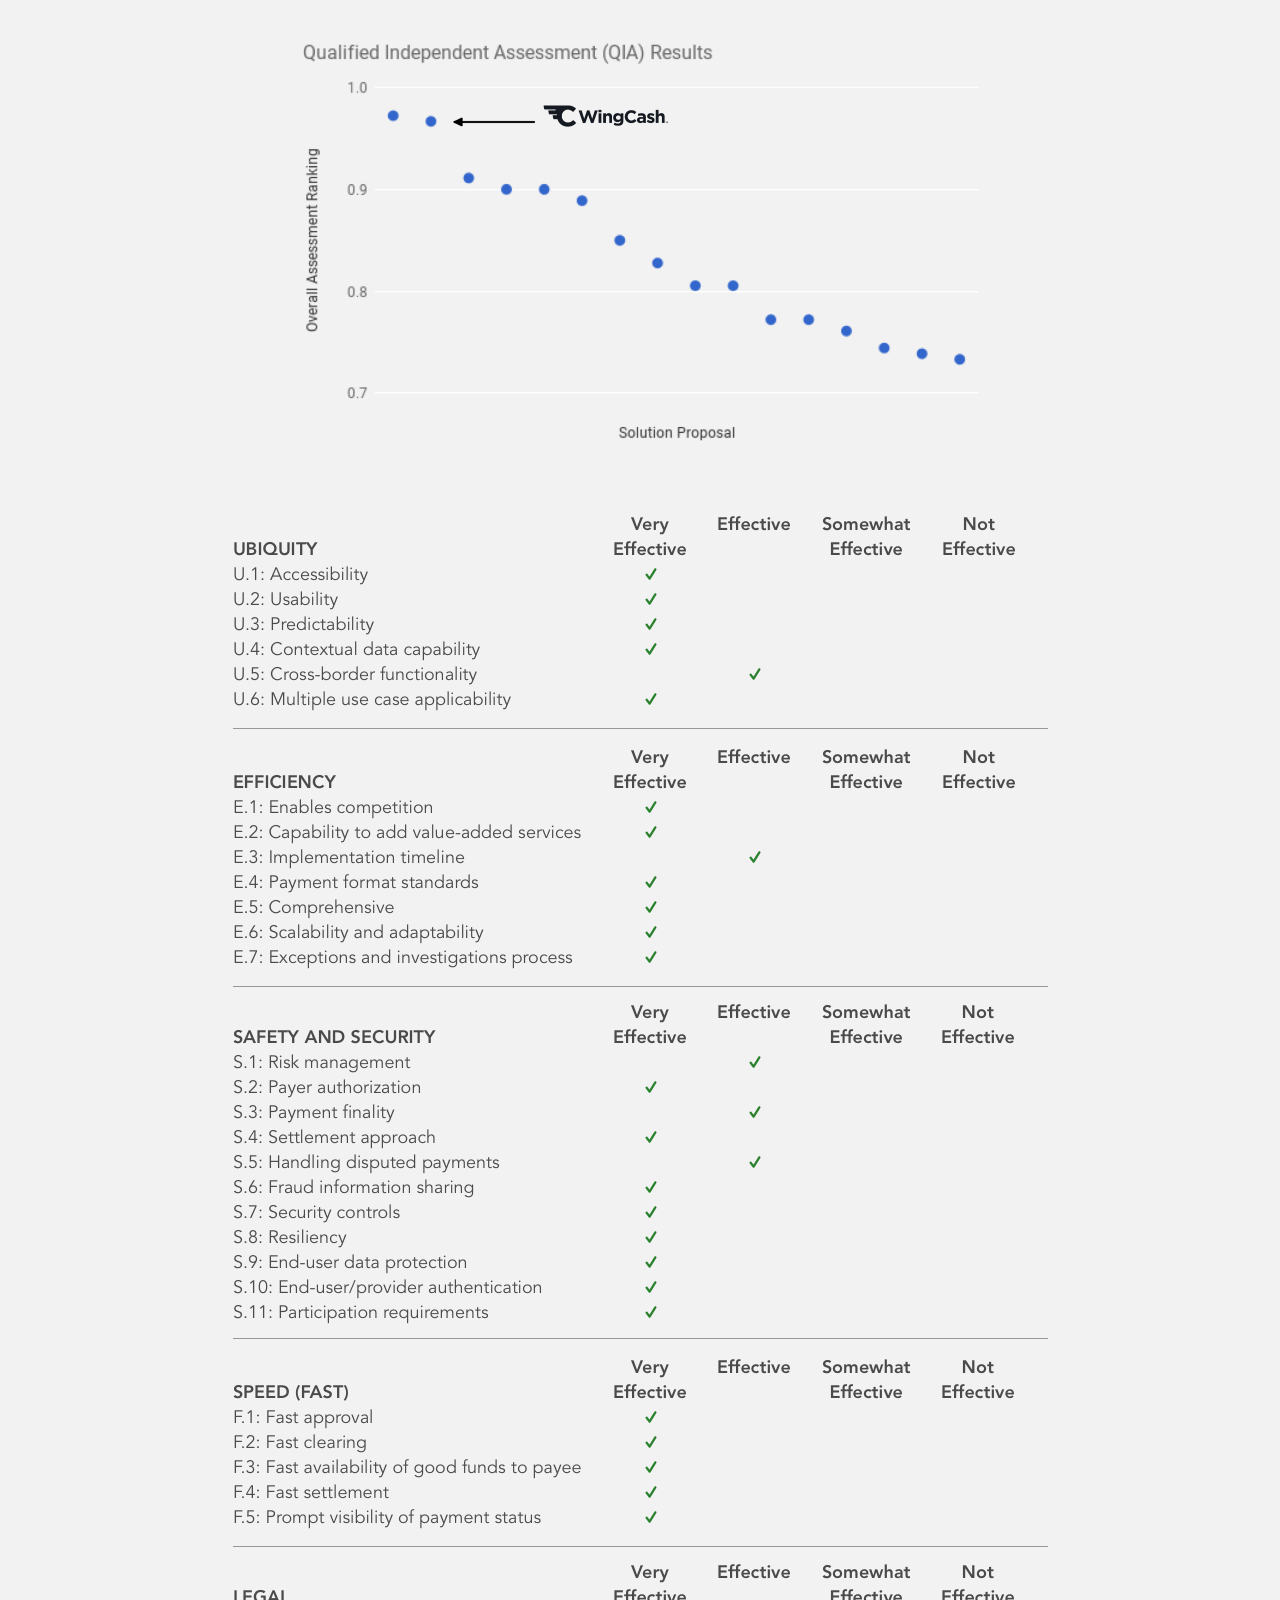
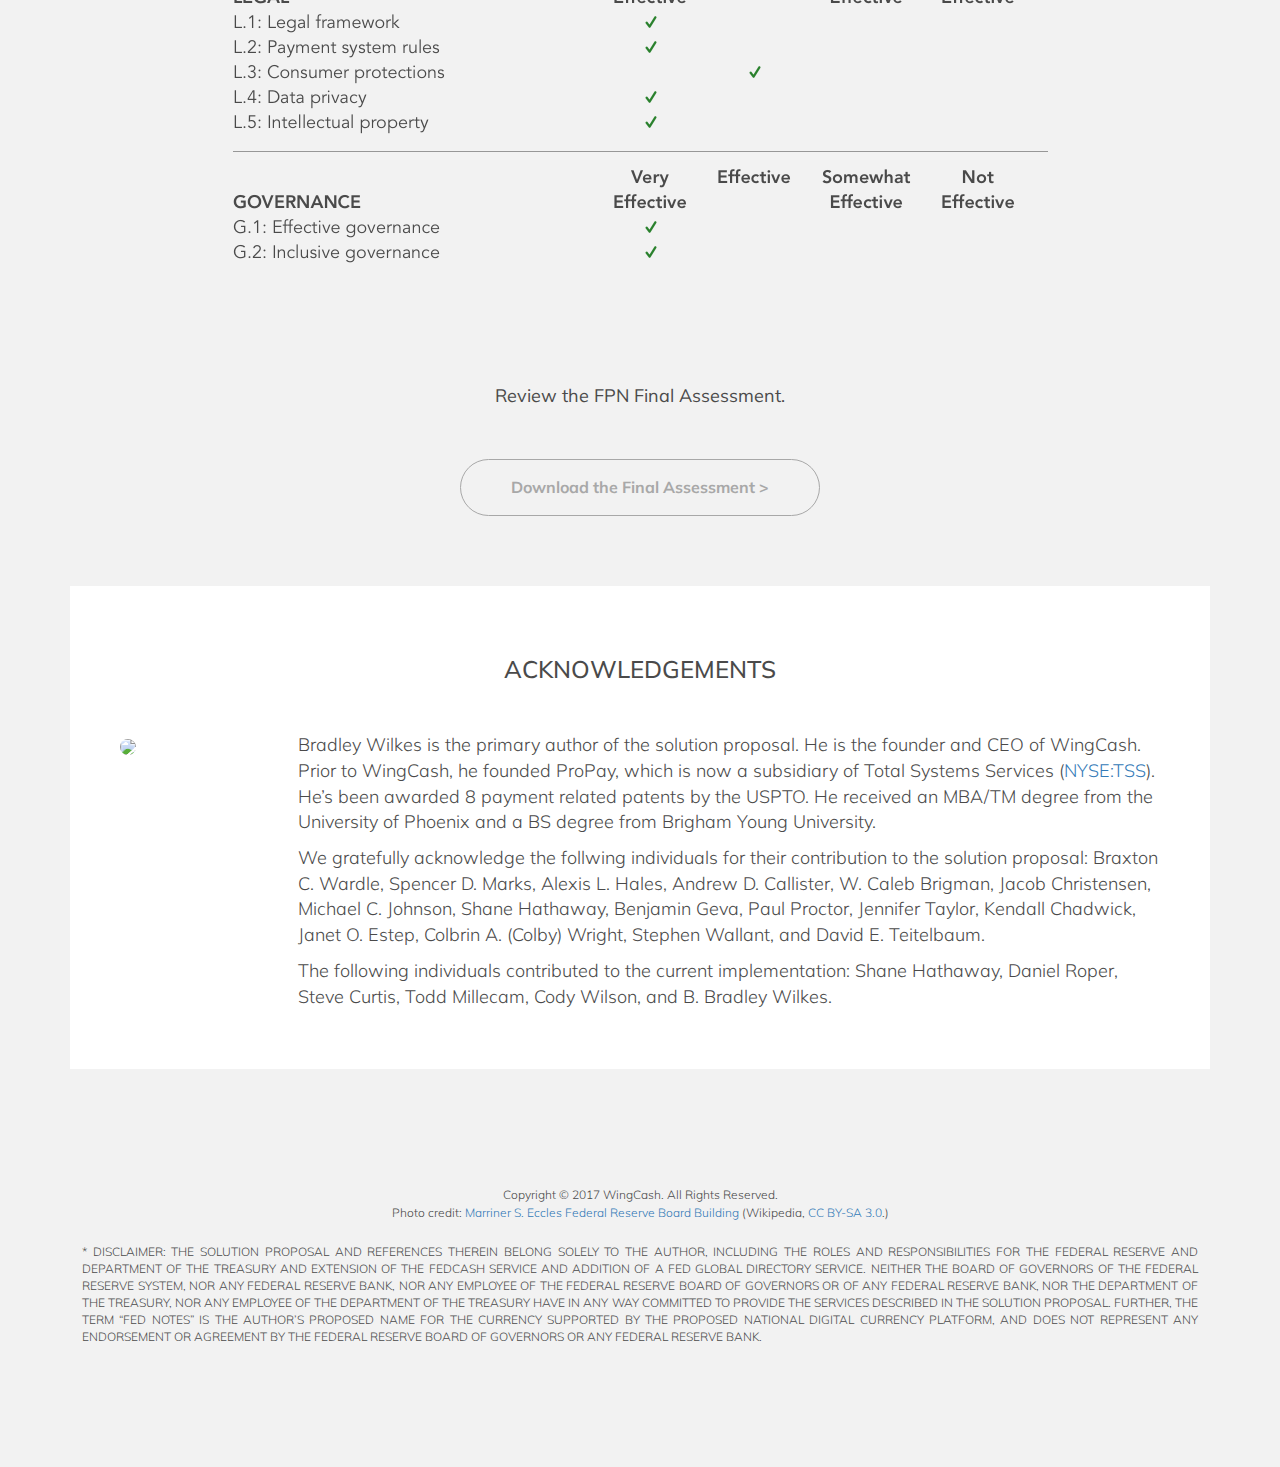
==== commit 3f9f396c: "Added GA tracking" ====
--- a/public_html/index.html
+++ b/public_html/index.html
@@ -1300,5 +1300,17 @@
         crossorigin="anonymous"></script>
 
     <script src="fpn.js"></script>
+
+<script>
+  (function(i,s,o,g,r,a,m){i['GoogleAnalyticsObject']=r;i[r]=i[r]||function(){
+  (i[r].q=i[r].q||[]).push(arguments)},i[r].l=1*new Date();a=s.createElement(o),
+  m=s.getElementsByTagName(o)[0];a.async=1;a.src=g;m.parentNode.insertBefore(a,m)
+  })(window,document,'script','https://www.google-analytics.com/analytics.js','ga');
+
+  ga('create', 'UA-18115437-4', 'auto');
+  ga('send', 'pageview');
+
+</script>
+
   </body>
 </html>
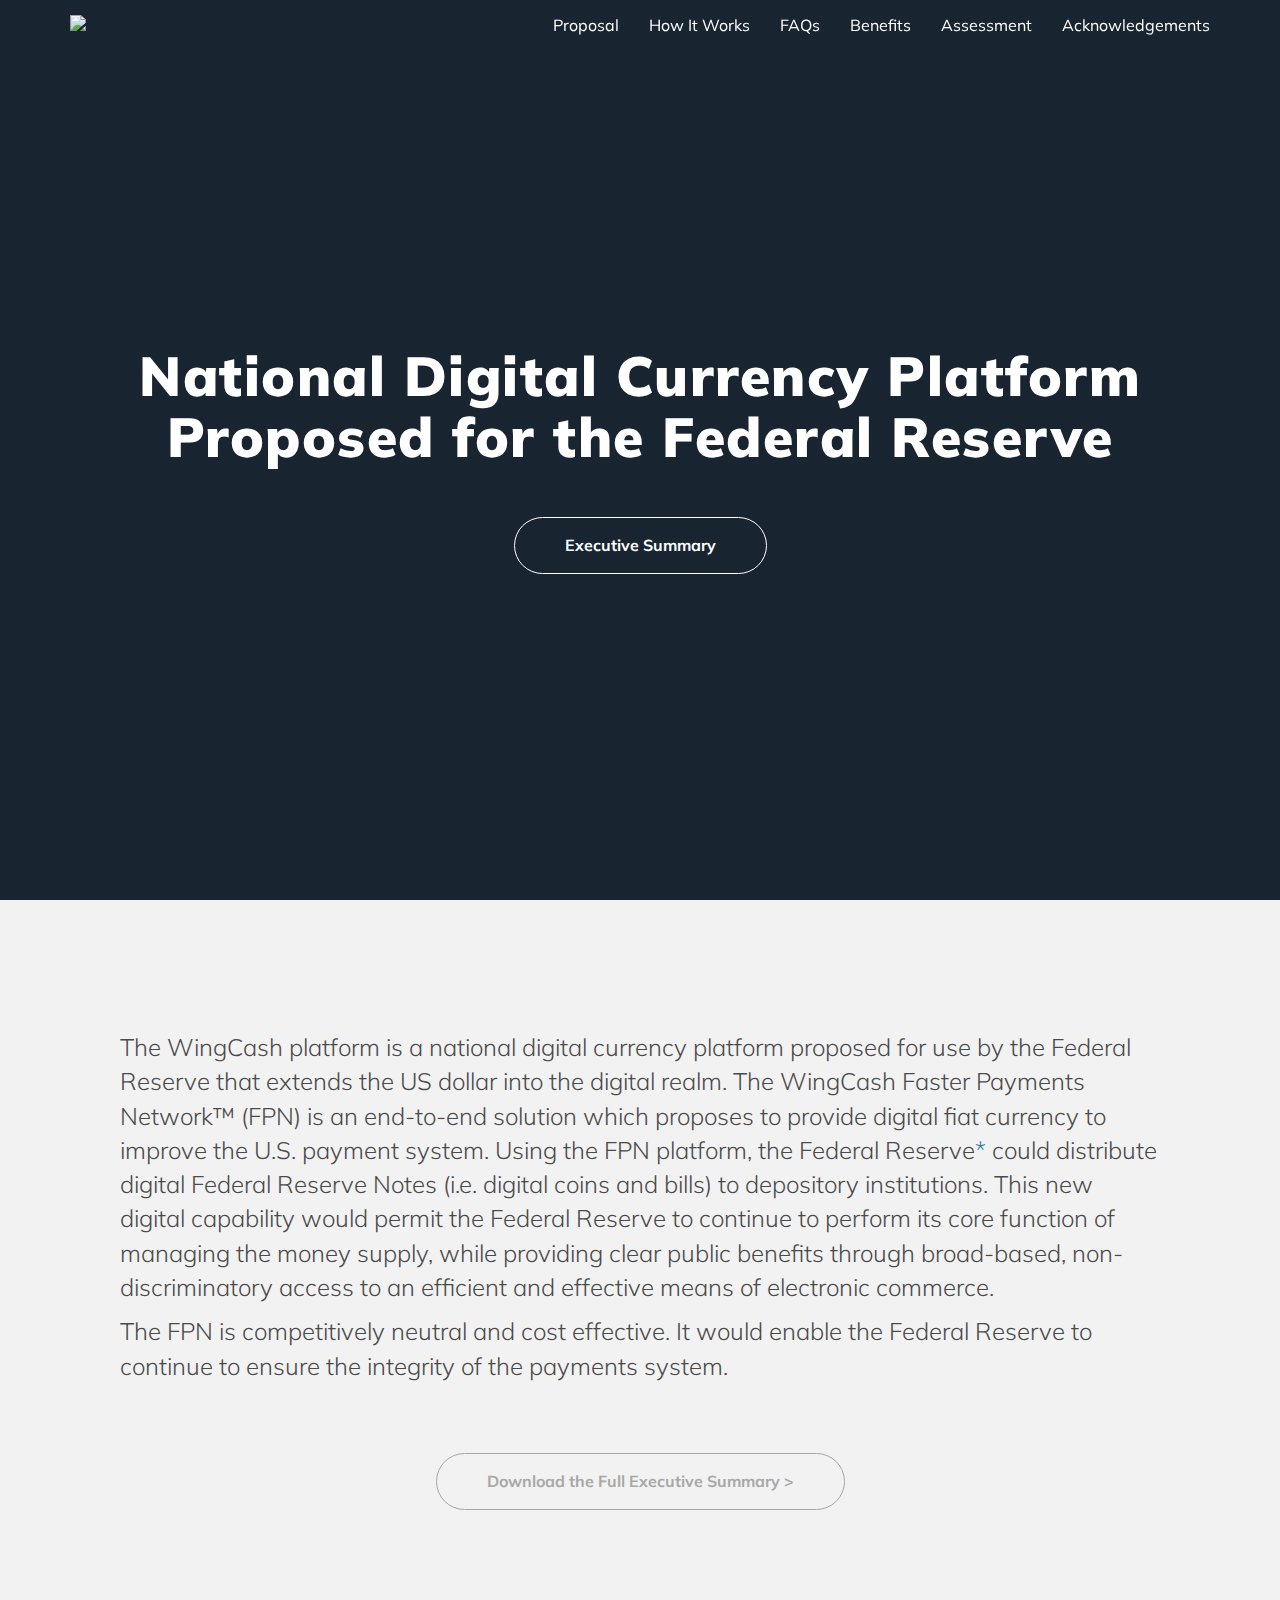
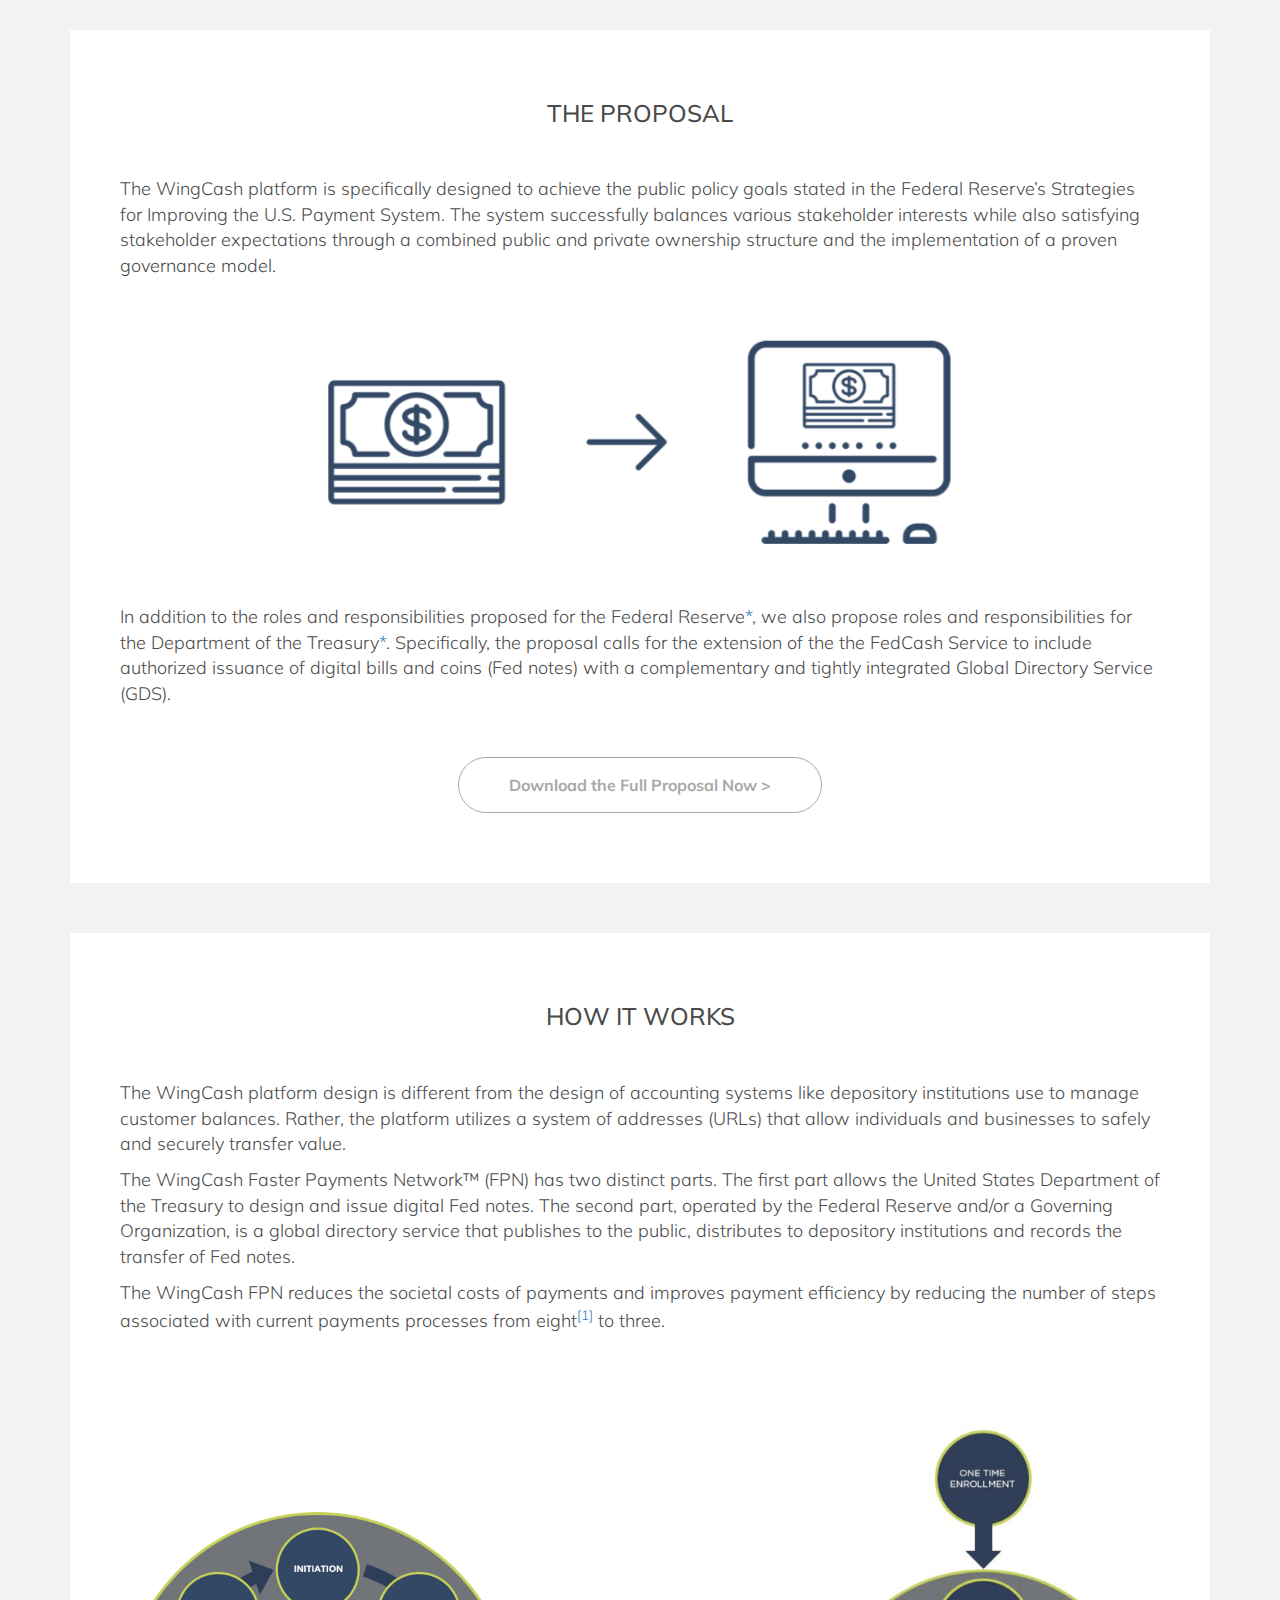
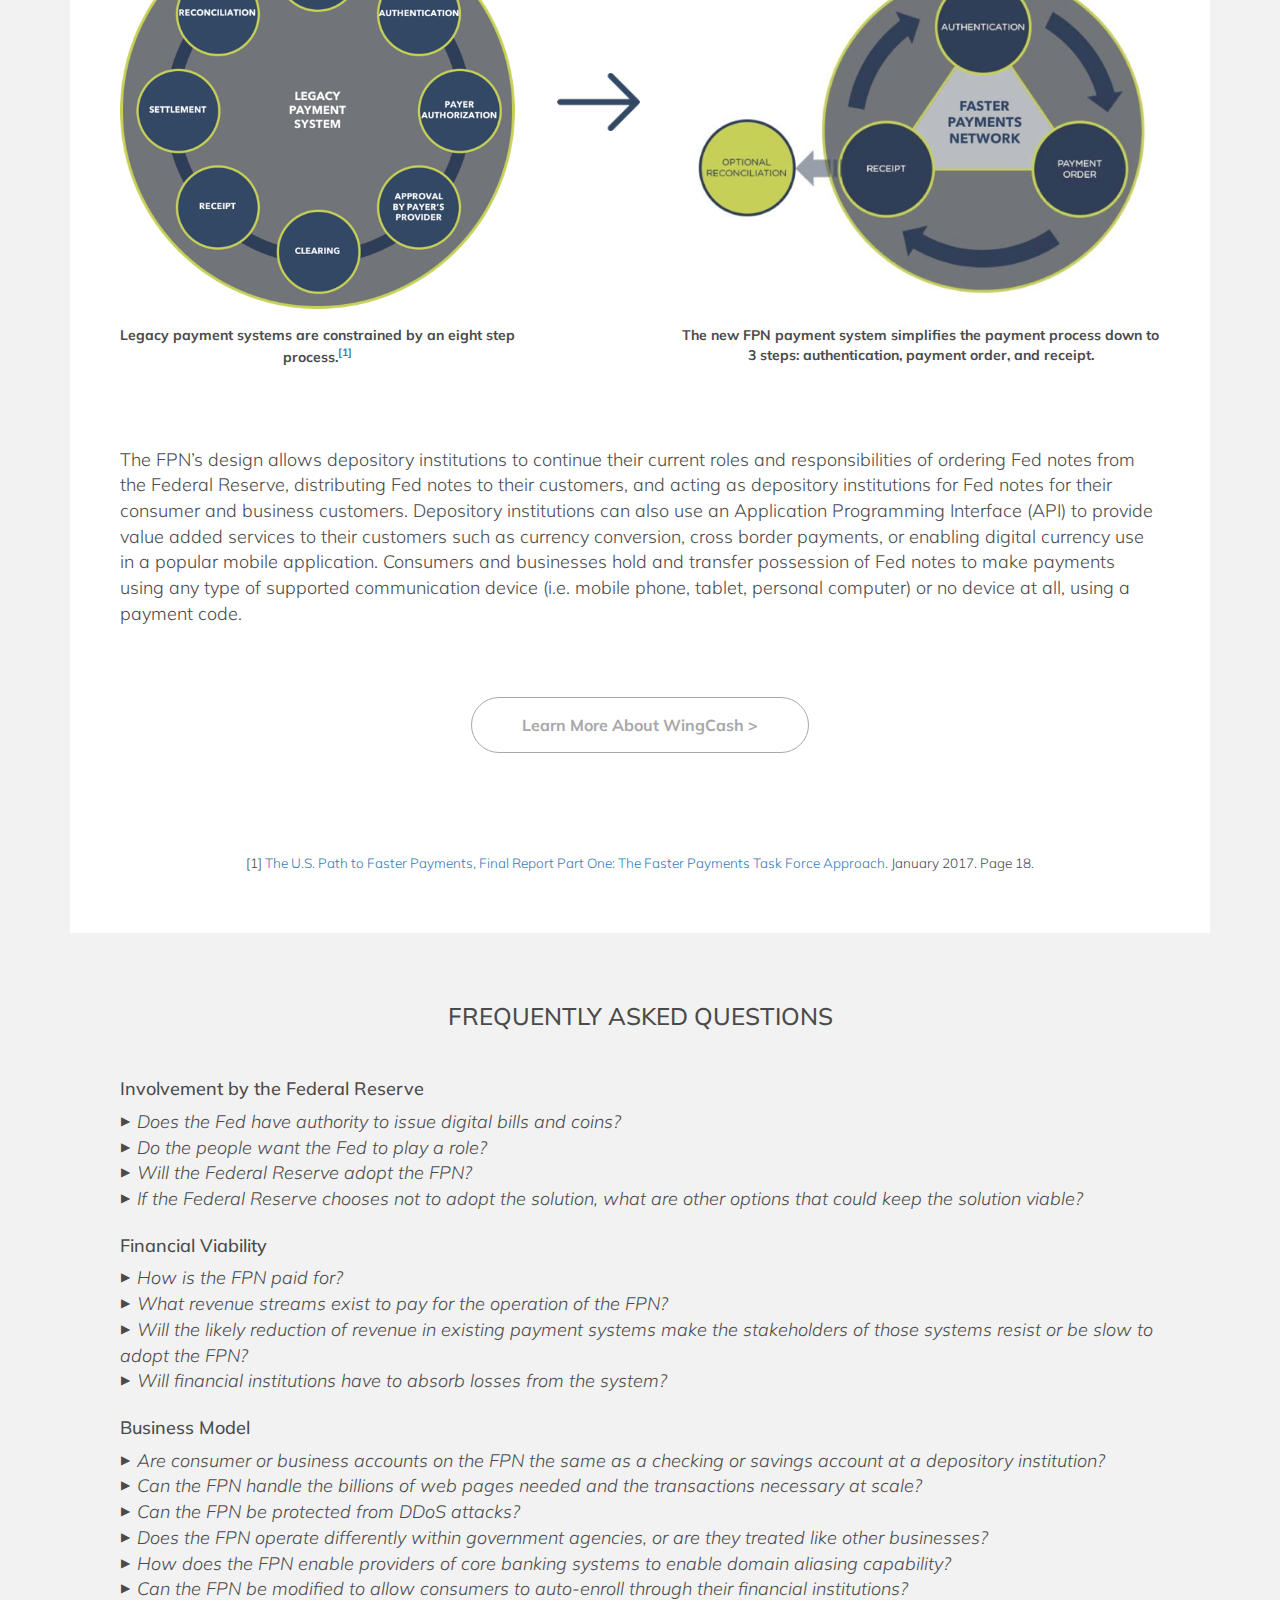
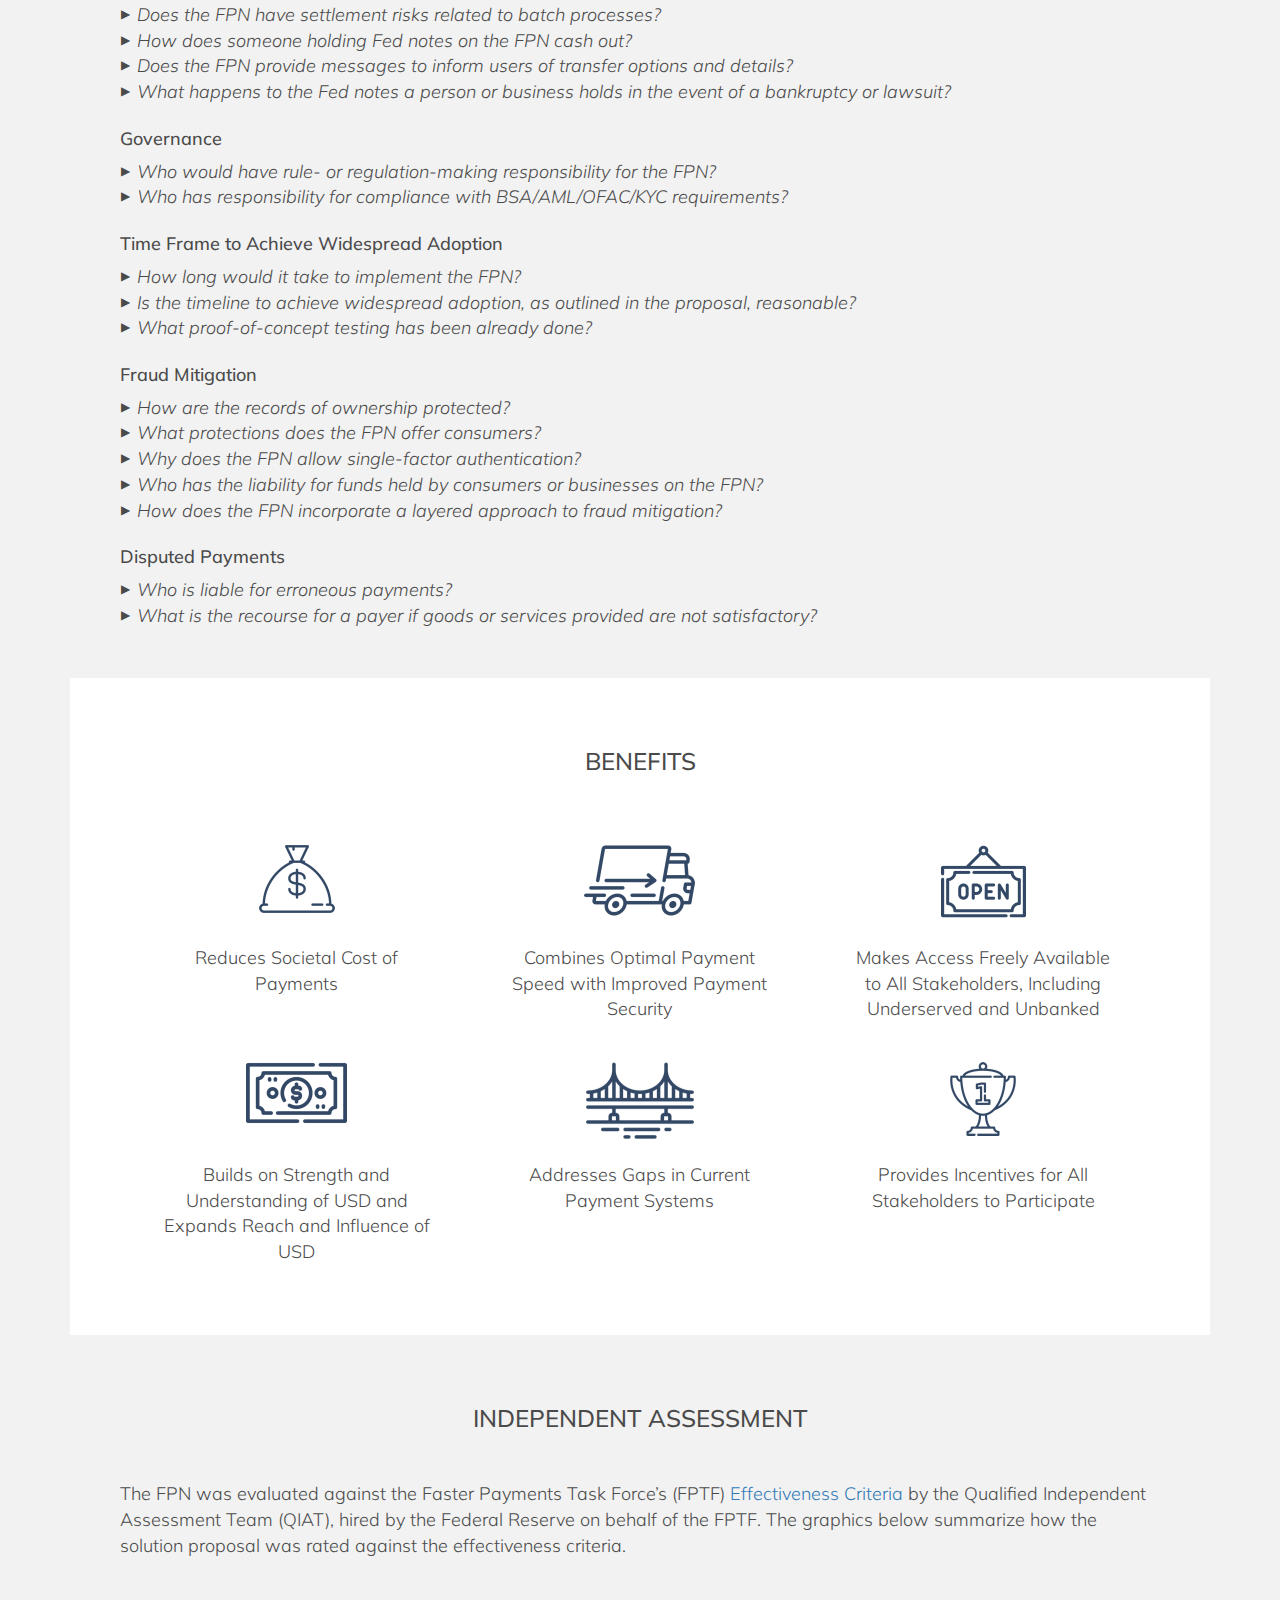
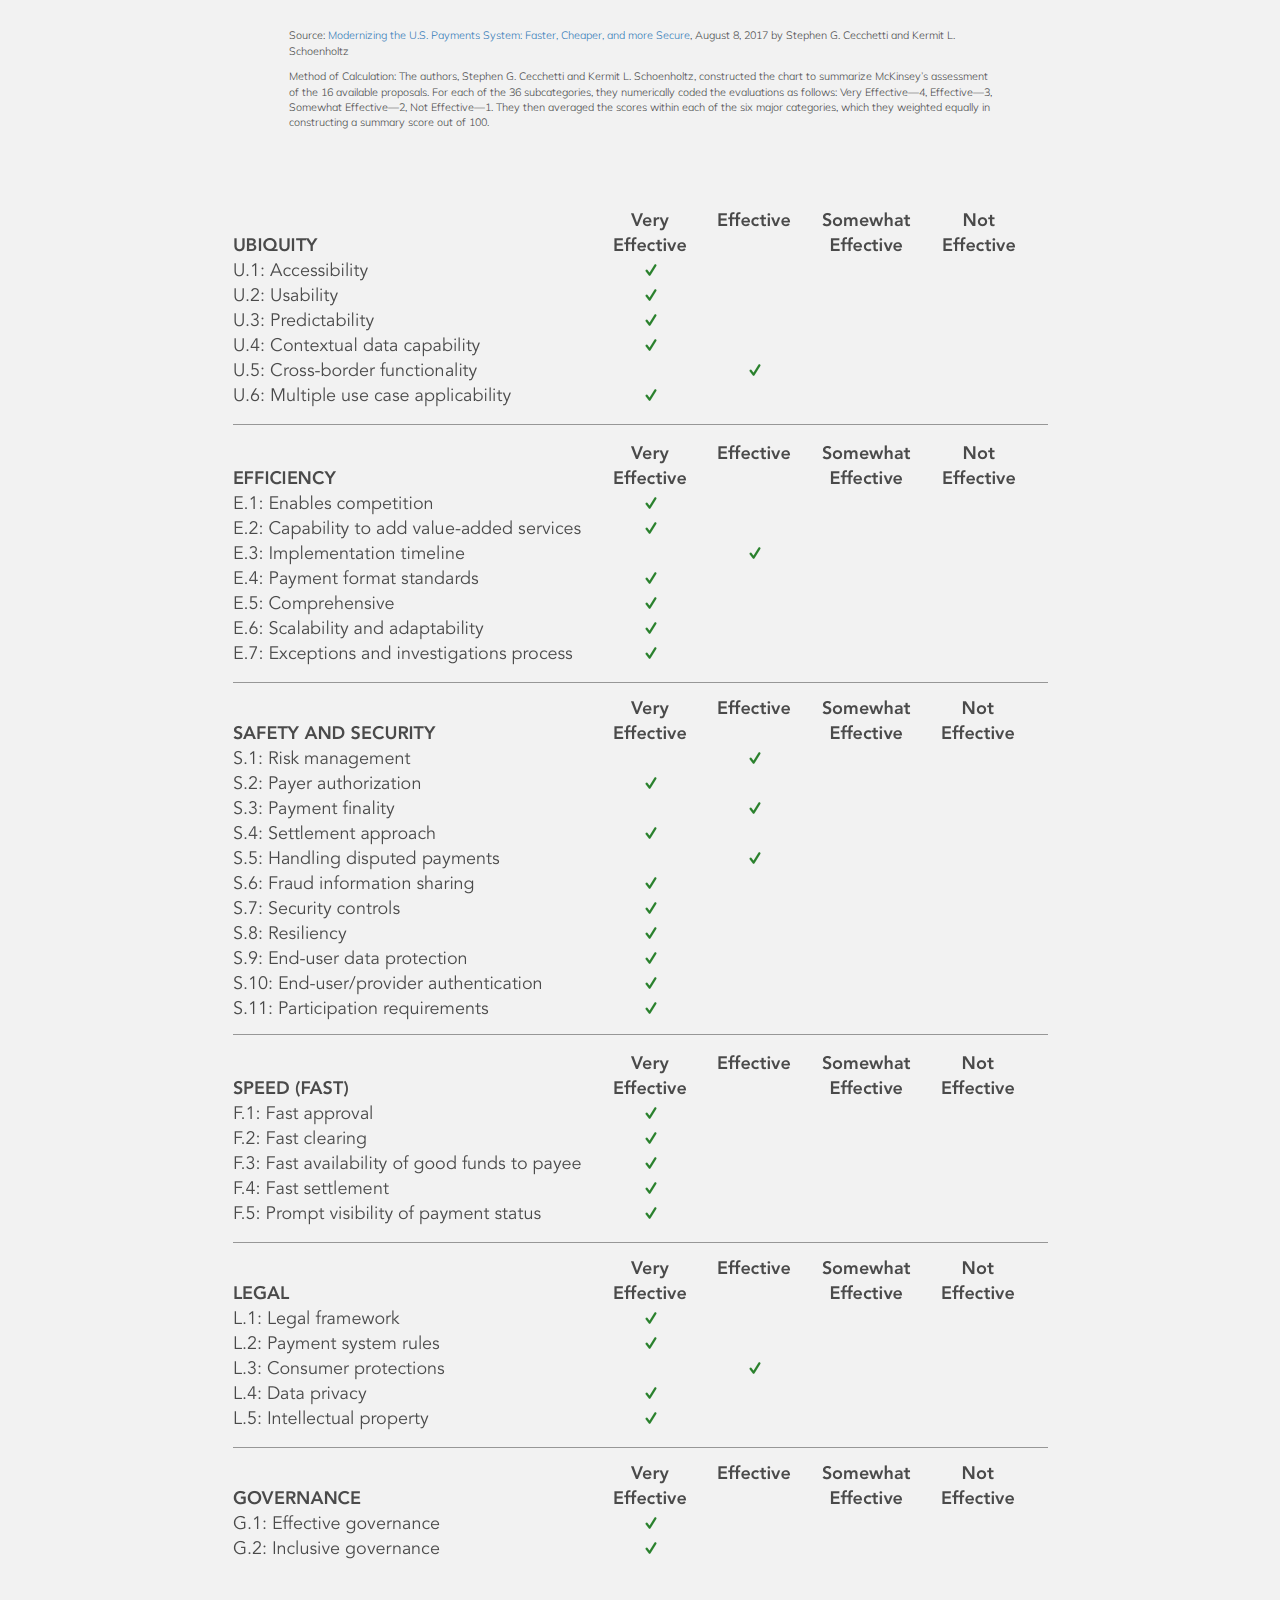
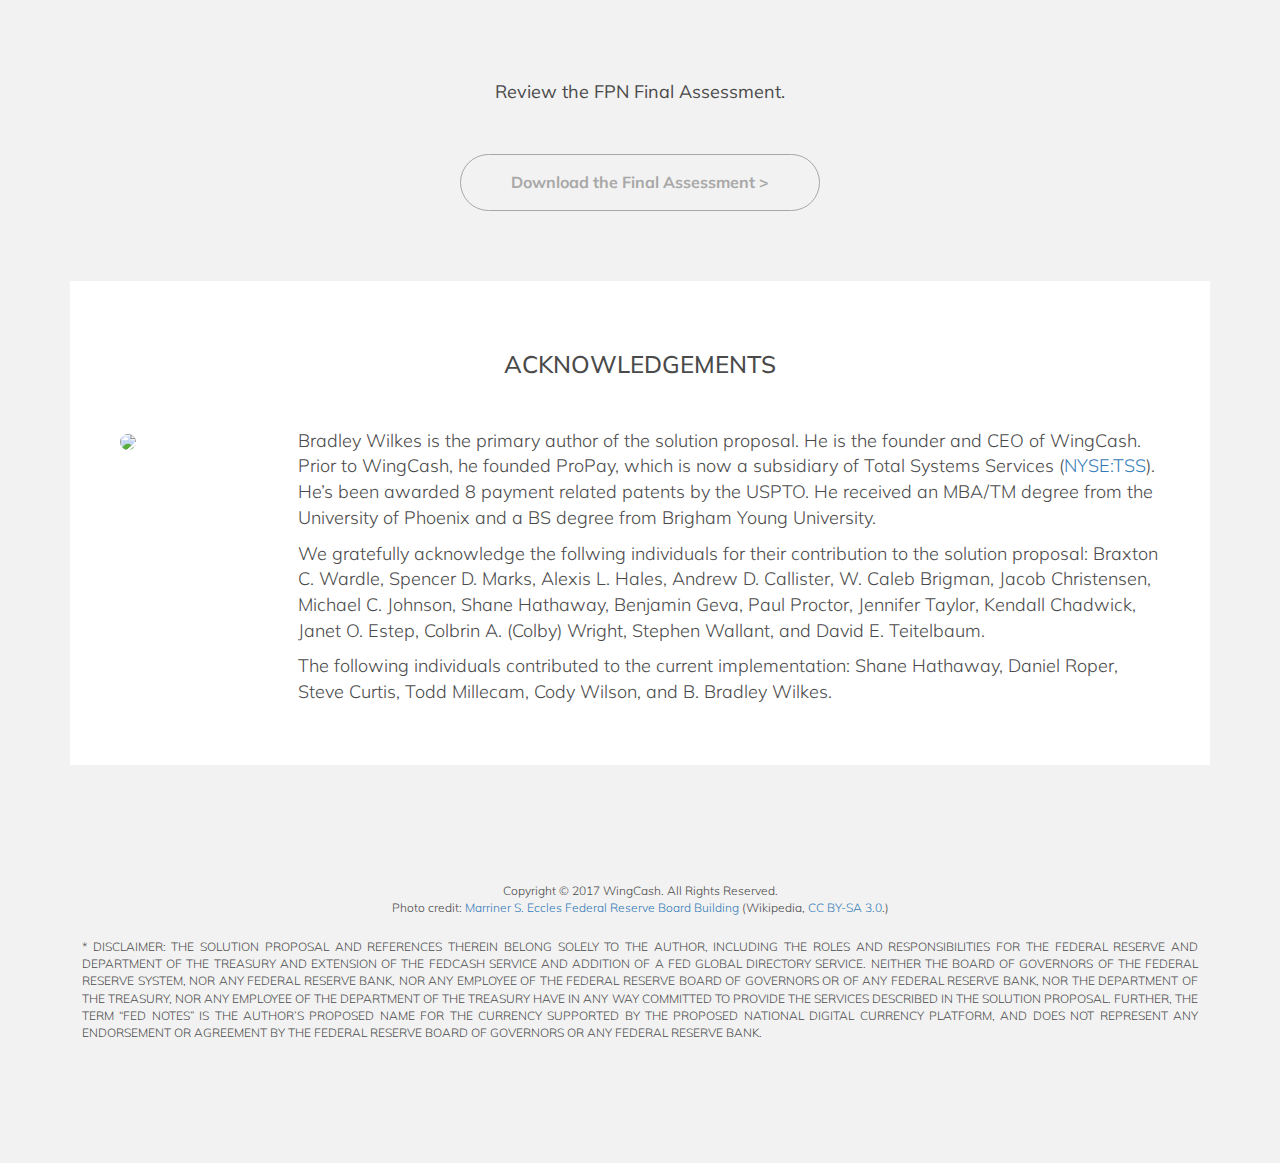
==== commit ab6e4909: "Bring the chart caption closer to the chart." ====
--- a/public_html/index.html
+++ b/public_html/index.html
@@ -89,7 +89,7 @@
           </p>
         </div>
         <div class="action-button-container">
-          <a href="https://drive.google.com/file/d/0B_CNPQWTRQwuc1hhWlAzOEljNGs/view?usp=sharing" target="_blank">
+          <a href="https://drive.google.com/file/d/0B_CNPQWTRQwuc1hhWlAzOEljNGs/view?usp=sharing" target="_blank" rel="noopener">
             <button class="action-button">
               Download the Full Executive Summary &gt;
             </button>
@@ -123,7 +123,7 @@
         </p>
         <div class="action-button-container"
             style="margin-top: 50px; margin-bottom: 20px">
-          <a href="https://drive.google.com/file/d/0B_CNPQWTRQwuZWhqbDUzNVJsNGc/view" target="_blank">
+          <a href="https://drive.google.com/file/d/0B_CNPQWTRQwuZWhqbDUzNVJsNGc/view" target="_blank" rel="noopener">
             <button class="action-button">
               Download the Full Proposal Now &gt;
             </button>
@@ -201,7 +201,7 @@
         </p>
         <div class="action-button-container"
             style="margin-bottom: 20px">
-          <a href="https://wingcash.org" target="_blank">
+          <a href="https://wingcash.org" target="_blank" rel="noopener">
             <button class="action-button">
               Learn More About WingCash &gt;
             </button>
@@ -209,7 +209,7 @@
         </div>
         <p style="text-align: center; font-size: 75%; padding-top: 80px" id="fptf1">
           [1]
-          <a href="https://fedpaymentsimprovement.org/faster-payments/path-to-faster-payments/" target="_blank">
+          <a href="https://fedpaymentsimprovement.org/faster-payments/path-to-faster-payments/" target="_blank" rel="noopener">
             The U.S. Path to Faster Payments, Final Report Part One:
             The Faster Payments Task Force Approach.</a>
           January 2017. Page 18.
@@ -1173,7 +1173,7 @@
 
         <p>
           The FPN was evaluated against the Faster Payments Task Force’s (FPTF)
-          <a href="https://fedpaymentsimprovement.org/faster-payments/effectiveness-criteria/" target="_blank">Effectiveness Criteria</a>
+          <a href="https://fedpaymentsimprovement.org/faster-payments/effectiveness-criteria/" target="_blank" rel="noopener">Effectiveness Criteria</a>
           by the Qualified Independent Assessment Team (QIAT), hired by the
           Federal Reserve on behalf of the FPTF. The graphics below summarize
           how the solution proposal was rated against the effectiveness
@@ -1181,8 +1181,26 @@
         </p>
 
         <div class="diagram-container">
-          <img srcset="image/chart-2x.png 2x"
-            class="diagram" />
+          <img srcset="image/chart-weighted-2x.png 2x"
+            class="diagram ranking-chart" />
+
+          <div class="ranking-chart-caption">
+            <p>
+              Source: <a href="http://ritholtz.com/2017/08/modernizing-u-s-payments-system-faster-cheaper-secure/">Modernizing the U.S. Payments System: Faster, Cheaper, and more Secure</a>,
+              August 8, 2017 by Stephen G. Cecchetti and Kermit L. Schoenholtz
+            </p>
+            <p>
+              Method of Calculation: The authors, Stephen G. Cecchetti and
+              Kermit L. Schoenholtz, constructed the chart to summarize
+              McKinsey’s assessment of the 16 available proposals. For each of
+              the 36 subcategories, they numerically coded the evaluations as
+              follows: Very Effective―4, Effective―3, Somewhat Effective―2,
+              Not Effective―1. They then averaged the scores within each of
+              the six major categories, which they weighted equally in
+              constructing a summary score out of 100.
+            </p>
+          </div>
+
         </div>
         <div style="text-align: center">
           <img srcset="image/assessment-2x.png 2x" class="assessment-image" />
@@ -1195,7 +1213,7 @@
         </div>
         <div class="action-button-container"
             style="margin-top: 50px; margin-bottom: 20px">
-          <a href="https://drive.google.com/file/d/0B_CNPQWTRQwudWluUEtqRERIRkE/view?usp=sharing" target="_blank">
+          <a href="https://drive.google.com/file/d/0B_CNPQWTRQwudWluUEtqRERIRkE/view?usp=sharing" target="_blank" rel="noopener">
             <button class="action-button">
               Download the Final Assessment &gt;
             </button>
@@ -1219,7 +1237,7 @@
               founded ProPay, which is now a subsidiary of
               Total Systems Services (<a
               href="https://www.google.com/finance?cid=35089"
-              target="_blank">NYSE:TSS</a>). He’s been awarded 8 payment
+              target="_blank" rel="noopener">NYSE:TSS</a>). He’s been awarded 8 payment
               related patents by the USPTO. He received an MBA/TM degree from
               the University of Phoenix and a BS degree from Brigham Young
               University.
@@ -1267,8 +1285,8 @@
         <p>
           Copyright © 2017 WingCash. All Rights Reserved.<br />
           Photo credit:
-          <a href="https://commons.wikimedia.org/wiki/File:Marriner_S._Eccles_Federal_Reserve_Board_Building.jpg" target="_blank">Marriner S. Eccles Federal Reserve Board Building</a>
-          (Wikipedia, <a href="https://creativecommons.org/licenses/by-sa/3.0/deed.en" target="_blank">CC BY-SA 3.0</a>.)
+          <a href="https://commons.wikimedia.org/wiki/File:Marriner_S._Eccles_Federal_Reserve_Board_Building.jpg" target="_blank" rel="noopener">Marriner S. Eccles Federal Reserve Board Building</a>
+          (Wikipedia, <a href="https://creativecommons.org/licenses/by-sa/3.0/deed.en" target="_blank" rel="noopener">CC BY-SA 3.0</a>.)
         </p>
         <p id="disclaimer" class="disclaimer">
           *
--- a/public_html/fpn.css
+++ b/public_html/fpn.css
@@ -163,6 +163,17 @@
 .diagram {
   margin: 50px 0;
   max-width: 100%;
+}
+
+.diagram.ranking-chart {
+  margin-bottom: 10px;
+}
+
+.ranking-chart-caption {
+  text-align: left;
+  font-size: 60%;
+  margin: 0 auto 80px auto;
+  max-width: 703px;
 }
 
 .interjection {
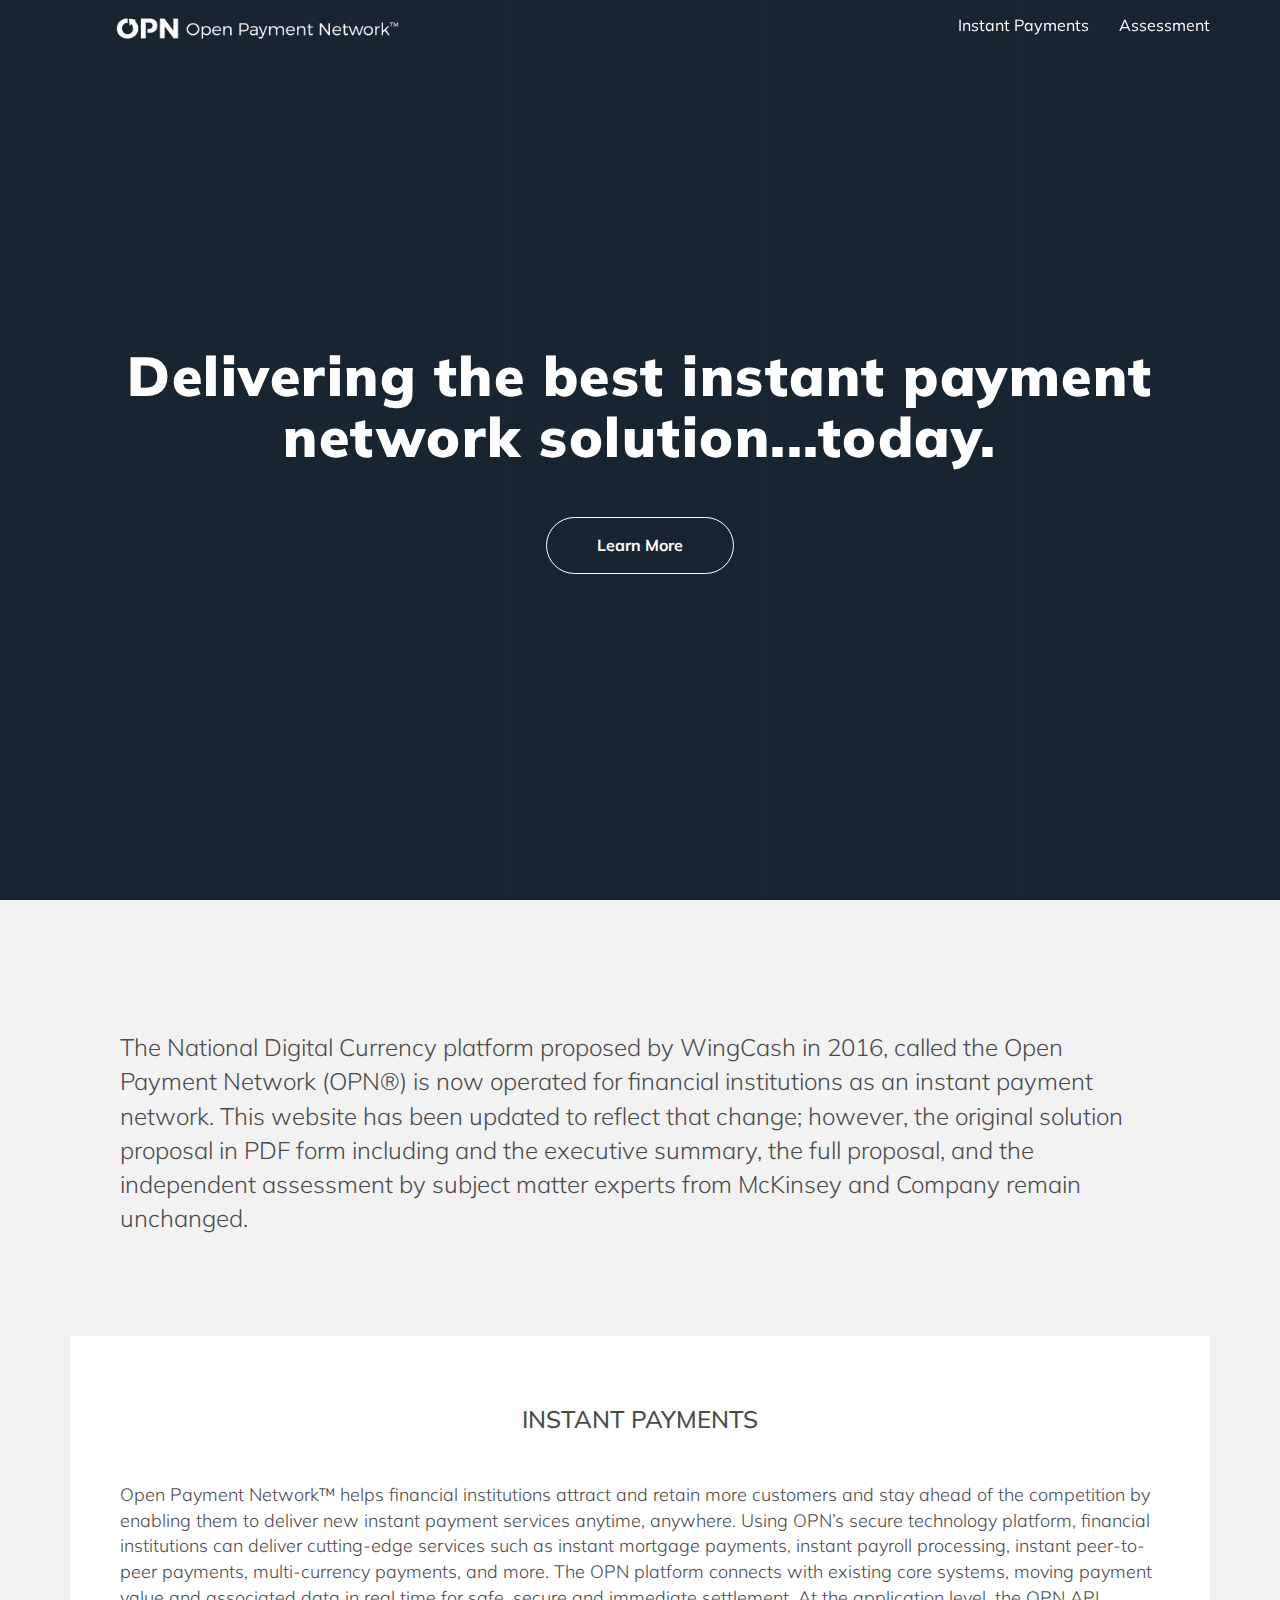
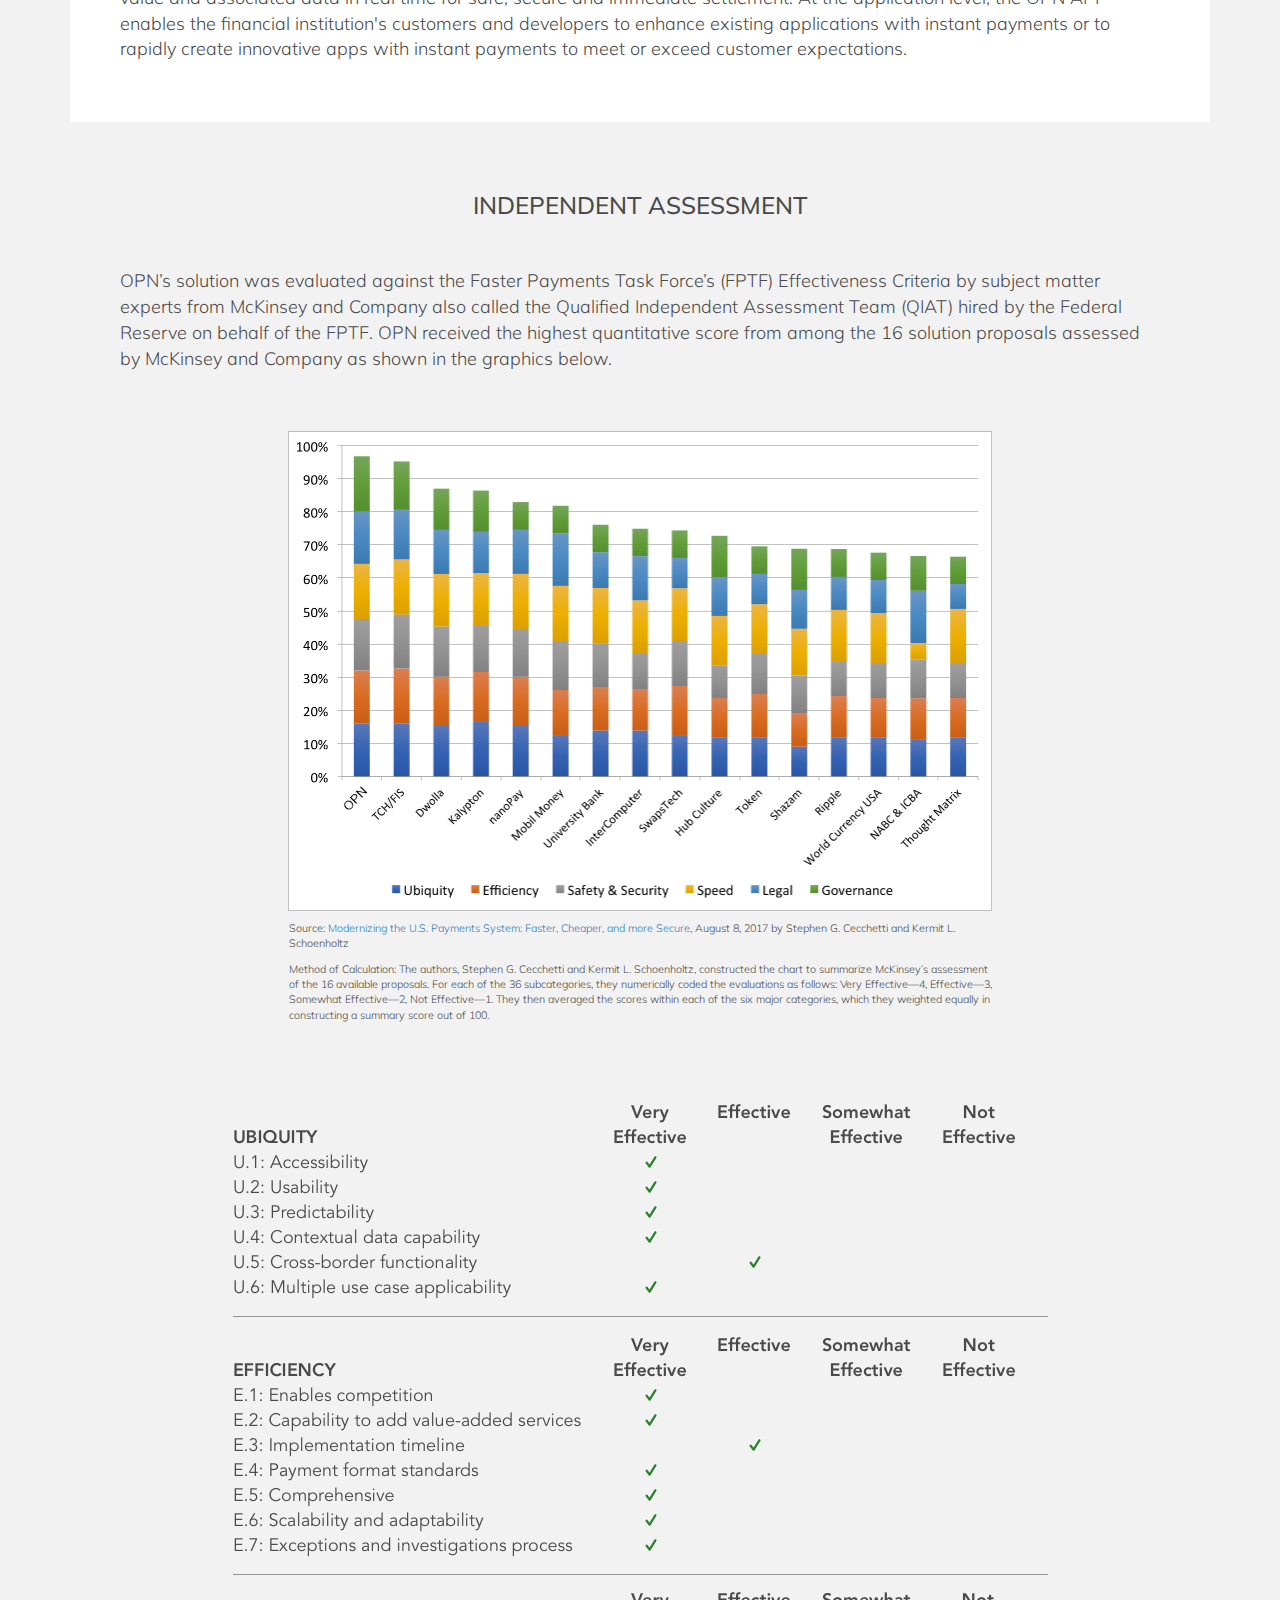
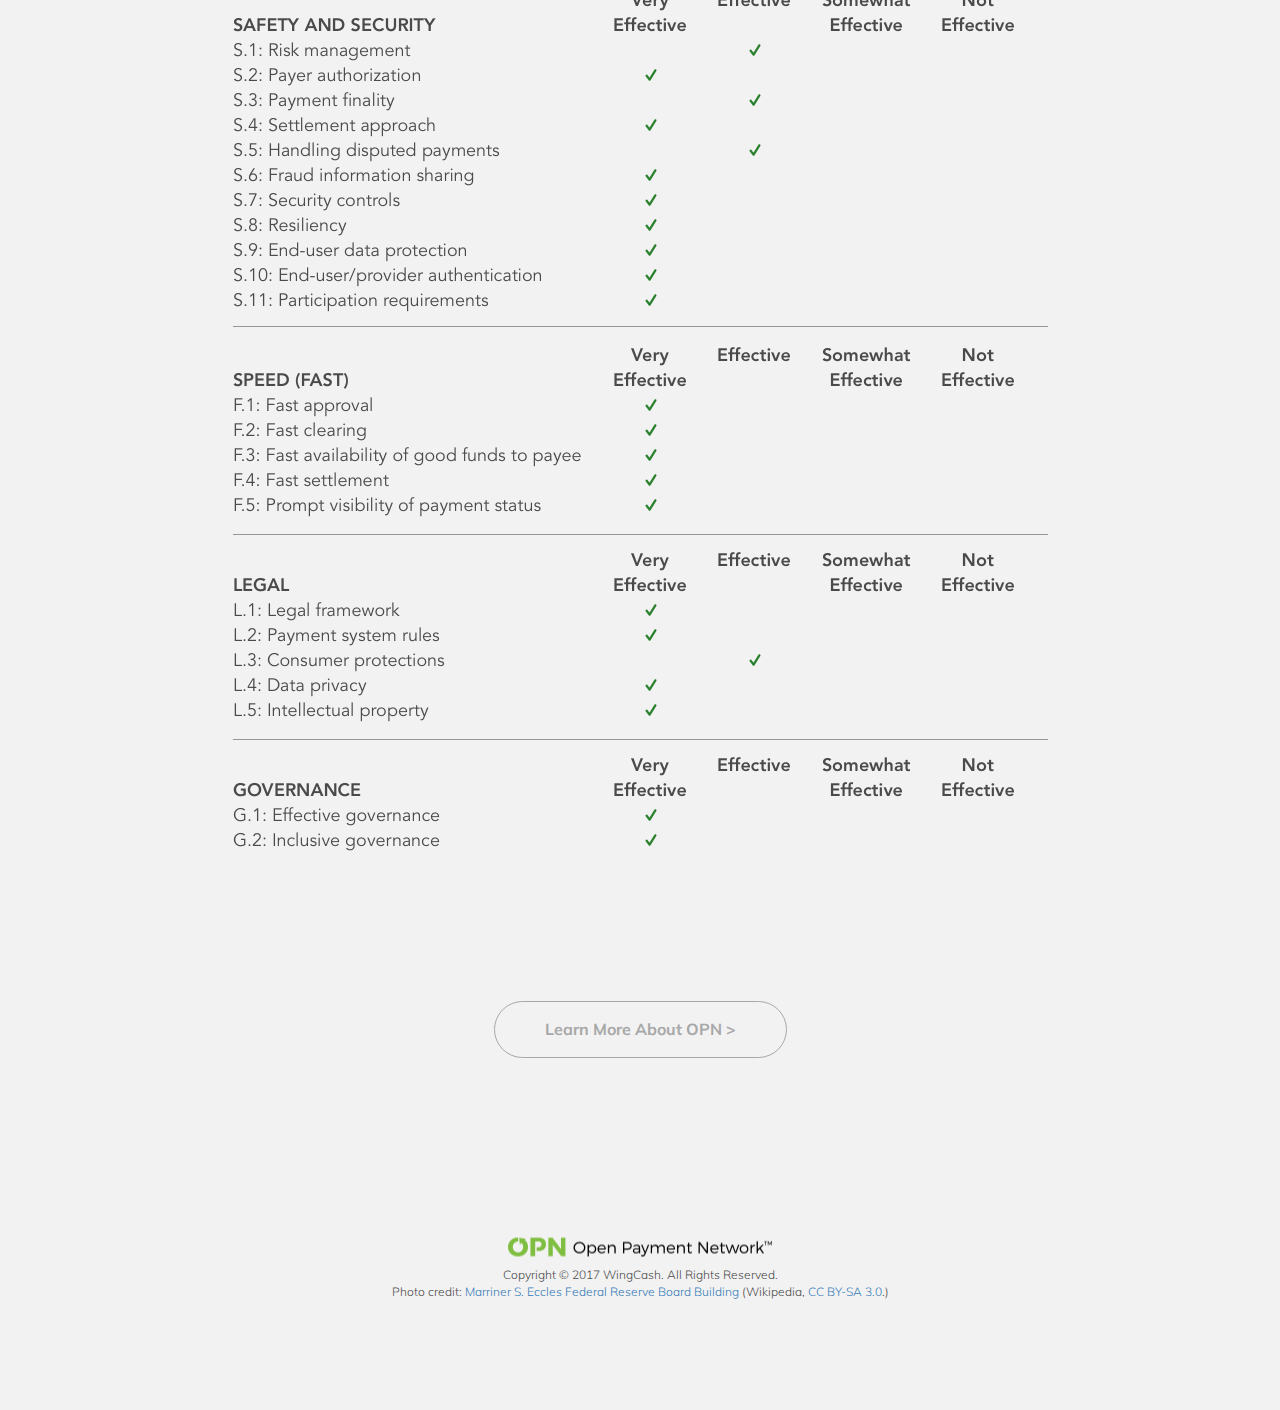
==== commit aba3219a: "Update content" ====
--- a/public_html/index.html
+++ b/public_html/index.html
@@ -4,7 +4,7 @@
     <meta charset="utf-8">
     <meta http-equiv="X-UA-Compatible" content="IE=edge">
     <meta name="viewport" content="width=device-width, initial-scale=1">
-    <title>WingCash Faster Payments Network&trade;</title>
+    <title>Open Payment Network&trade;</title>
 
     <!-- Bootstrap -->
     <link rel="stylesheet"
@@ -28,7 +28,7 @@
               <span class="icon-bar"></span>
             </button>
             <a class="navbar-brand smooth-scroll" href="#top">
-              <img src="image/wingcashlogo-nav-white-2017.png"
+              <img src="image/opnlogo-nav-white.png"
                 class="navbar-brand-img" />
             </a>
           </div>
@@ -36,12 +36,8 @@
           <!-- Collect the nav links, forms, and other content for toggling -->
           <div class="collapse navbar-collapse" id="bs-example-navbar-collapse-1">
             <ul class="nav navbar-nav navbar-right smooth-scroll">
-              <li><a href="#proposal">Proposal</a></li>
-              <li><a href="#how">How It Works</a></li>
-              <li><a href="#faq">FAQs</a></li>
-              <li><a href="#benefits">Benefits</a></li>
+              <li><a href="#instpay">Instant Payments</a></li>
               <li><a href="#assessment">Assessment</a></li>
-              <li><a href="#ack">Acknowledgements</a></li>
             </ul>
           </div><!-- /.navbar-collapse -->
         </div><!-- /.container-fluid -->
@@ -49,12 +45,12 @@
       <div class="topfold-content">
         <div class="container">
           <h1 class="topfold-h1">
-            National Digital Currency Platform Proposed for the Federal Reserve
+            Delivering the best instant payment network solution...today.
           </h1>
           <div>
-            <a href="#execsum" class="smooth-scroll">
+            <a href="#instpay" class="smooth-scroll">
               <button class="topfold-button">
-                Executive Summary
+                Learn More
               </button>
             </a>
           </div>
@@ -64,1126 +60,53 @@
 
     <div class="container">
 
-      <section id="execsum">
-        <div class="execsum">
+      <section id="changeinfo">
+        <div class="changeinfo">
           <p>
-            The WingCash platform is a national digital currency platform
-            proposed for use by the Federal Reserve that extends the US dollar
-            into the digital realm. The WingCash Faster Payments
-            Network&trade; (FPN) is an end-to-end solution which proposes to
-            provide digital fiat currency to improve the U.S. payment system.
-            Using the FPN platform, the
-            Federal Reserve<a href="#disclaimer" class="smooth-scroll disclaimer-link">*</a>
-            could distribute digital
-            Federal Reserve Notes (i.e. digital coins and bills) to depository
-            institutions. This new digital capability would permit the Federal
-            Reserve to continue to perform its core function of managing the
-            money supply, while providing clear public benefits through
-            broad-based, non-discriminatory access to an efficient and
-            effective means of electronic commerce.
+            The National Digital Currency platform proposed by WingCash in
+            2016, called the Open Payment Network (OPN&reg;) is now operated for
+            financial institutions as an instant payment network. This
+            website has been updated to reflect that change; however, the
+            original solution proposal in PDF form including and the executive
+            summary, the full proposal, and the independent assessment by
+            subject matter experts from McKinsey and Company remain unchanged.
           </p>
-          <p>
-            The FPN is competitively neutral and cost effective. It would
-            enable the Federal Reserve to continue to ensure the integrity of
-            the payments system.
-          </p>
-        </div>
-        <div class="action-button-container">
-          <a href="https://drive.google.com/file/d/0B_CNPQWTRQwuc1hhWlAzOEljNGs/view?usp=sharing" target="_blank" rel="noopener">
-            <button class="action-button">
-              Download the Full Executive Summary &gt;
-            </button>
-          </a>
         </div>
       </section>
 
-      <section id="proposal" class="bright">
-        <h2 class="section-title">THE PROPOSAL</h2>
+      <section id="instpay" class="bright">
+        <h2 class="section-title">INSTANT PAYMENTS</h2>
         <p>
-          The WingCash platform is specifically designed to achieve the public
-          policy goals stated in the Federal Reserve’s Strategies for
-          Improving the U.S. Payment System. The system successfully balances
-          various stakeholder interests while also satisfying stakeholder
-          expectations through a combined public and private ownership
-          structure and the implementation of a proven governance model.
+          Open Payment Network&trade; helps financial institutions attract and
+          retain more customers and stay ahead of the competition by enabling
+          them to deliver new instant payment services anytime, anywhere.
+          Using OPN’s secure technology platform, financial institutions can
+          deliver cutting-edge services such as instant mortgage payments,
+          instant payroll processing, instant peer-to-peer payments,
+          multi-currency payments, and more. The OPN platform connects with
+          existing core systems, moving payment value and associated data in
+          real time for safe, secure and immediate settlement. At the
+          application level, the OPN API enables the financial institution's
+          customers and developers to enhance existing applications with
+          instant payments or to rapidly create innovative apps with instant
+          payments to meet or exceed customer expectations.
         </p>
-        <p style="text-align: center">
-          <img src="image/cash-to-digital.png" width="60%"
-            class="diagram"  />
-        </p>
-        <p>
-          In addition to the roles and responsibilities proposed for the
-          Federal Reserve<a href="#disclaimer" class="smooth-scroll disclaimer-link">*</a>,
-          we also propose roles and responsibilities for the
-          Department of the Treasury<a href="#disclaimer" class="smooth-scroll disclaimer-link">*</a>.
-          Specifically, the proposal calls for the
-          extension of the the FedCash Service to include authorized
-          issuance of digital bills and coins (Fed notes) with a complementary
-          and tightly integrated Global Directory Service (GDS).
-        </p>
-        <div class="action-button-container"
-            style="margin-top: 50px; margin-bottom: 20px">
-          <a href="https://drive.google.com/file/d/0B_CNPQWTRQwuZWhqbDUzNVJsNGc/view" target="_blank" rel="noopener">
-            <button class="action-button">
-              Download the Full Proposal Now &gt;
-            </button>
-          </a>
-        </div>
-      </section>
-
-      <section id="how" class="bright" style="margin-top: 50px">
-        <h2 class="section-title">HOW IT WORKS</h2>
-        <p>
-          The WingCash platform design is different from the design of
-          accounting systems like depository institutions use to manage
-          customer balances. Rather, the platform utilizes a system of
-          addresses (URLs) that allow individuals and businesses to safely and
-          securely transfer value.
-        </p>
-        <p>
-          The WingCash Faster Payments Network&trade; (FPN) has two distinct parts. The
-          first part allows the United States Department of the Treasury to
-          design and issue digital Fed notes. The second part, operated by the
-          Federal Reserve and/or a Governing Organization, is a global
-          directory service that publishes to the public, distributes to
-          depository institutions and records the transfer of Fed notes.
-        </p>
-        <p>
-          The WingCash FPN reduces the societal costs of payments and improves
-          payment efficiency by reducing the number of steps associated with
-          current payments processes from eight<a href="#fptf1" class="smooth-scroll"
-              style="vertical-align: super; font-size: 75%">[1]</a> to three.
-        </p>
-
-        <div class="row" style="margin: 80px 0">
-          <table width="100%">
-            <tbody>
-              <tr>
-                <td width="38%" style="vertical-align: bottom">
-                  <img src="image/8-step-2x.png" style="width: 100%" />
-                </td>
-                <td width="16%" style="vertical-align: center; text-align: center; padding-top: 80px">
-                  <img src="image/right-arrow-2x.png" style="width: 50%" />
-                </td>
-                <td width="46%" style="vertical-align: center">
-                  <img src="image/how-diagram-2x.png" style="width: 100%" />
-                </td>
-              </tr>
-              <tr>
-                <td class="process-caption">
-                  Legacy payment systems are constrained by an eight step
-                  process.<a href="#fptf1" class="smooth-scroll"
-                    style="vertical-align: super; font-size: 75%">[1]</a>
-                </td>
-                <td></td>
-                <td class="process-caption">
-                  The new FPN payment system simplifies the payment process
-                  down to 3 steps: authentication, payment order, and receipt.
-                </td>
-              </tr>
-            </tbody>
-          </table>
-        </div>
-
-        <p>
-          The FPN’s design allows depository institutions to continue their
-          current roles and responsibilities of ordering Fed notes from the
-          Federal Reserve, distributing Fed notes to their customers, and
-          acting as depository institutions for Fed notes for their consumer
-          and business customers. Depository institutions can also use an
-          Application Programming Interface (API) to provide value added
-          services to their customers such as currency conversion, cross
-          border payments, or enabling digital currency use in a popular
-          mobile application. Consumers and businesses hold and transfer
-          possession of Fed notes to make payments using any type of supported
-          communication device (i.e. mobile phone, tablet, personal computer)
-          or no device at all, using a payment code.
-        </p>
-        <div class="action-button-container"
-            style="margin-bottom: 20px">
-          <a href="https://wingcash.org" target="_blank" rel="noopener">
-            <button class="action-button">
-              Learn More About WingCash &gt;
-            </button>
-          </a>
-        </div>
-        <p style="text-align: center; font-size: 75%; padding-top: 80px" id="fptf1">
-          [1]
-          <a href="https://fedpaymentsimprovement.org/faster-payments/path-to-faster-payments/" target="_blank" rel="noopener">
-            The U.S. Path to Faster Payments, Final Report Part One:
-            The Faster Payments Task Force Approach.</a>
-          January 2017. Page 18.
-        </p>
-      </section>
-
-      <section id="faq" class="faq">
-        <h2 class="section-title">FREQUENTLY ASKED QUESTIONS</h2>
-
-        <h4>Involvement by the Federal Reserve</h4>
-
-        <div class="faq-question">
-          Does the Fed have authority to issue digital bills and coins?
-        </div>
-
-        <div class="faq-answer">
-          <p>
-            We believe digital banknotes should be treated as authorized by
-            the Federal Reserve Act to the same extent as physical banknotes.
-            Section 16(1) of the Federal Reserve Act is silent as to the
-            medium in which Federal Reserve notes are to be issued.
-            Accordingly, it may be argued that digital banknotes are
-            encompassed within the general authority of Paragraph 1. Digital
-            Fed notes would not replace physical bills and coins but would be
-            an additional service offered by the Fed.
-          </p>
-        </div>
-
-        <div class="faq-question">
-          Do the people want the Fed to play a role?
-        </div>
-
-        <div class="faq-answer">
-          <p>
-            The people want a financial system that serves their purposes
-            and protects their interests. If the FPN provides an additional
-            option for payments that is easy to use, secure, cost-effective,
-            and accepted by the establishments that consumers do business
-            with, they are likely to accept it without a lot of
-            consideration for the mechanics that make the system possible.
-          </p>
-          <p>
-            We are assured that not all consumers or businesses would like
-            to have the Fed provide digital bills and coins for the FPN;
-            however, consumers and businesses are best served by a safe,
-            efficient, trusted payment ecoystem. The Fed’s role in the FPN
-            would bring the highest levels of public confidence to the FPN.
-          </p>
-        </div>
-
-        <div class="faq-question">
-          Will the Federal Reserve adopt the FPN?
-        </div>
-
-        <div class="faq-answer">
-          <p>
-            The Proposer cannot speak on behalf of the Federal Reserve;
-            however, the Fed's operation of the FPN would provide the highest
-            level of credibility and trust in the FPN.
-          </p>
-
-          <p>
-            One of the strengths of the proposed FPN is its flexibility with
-            respect to the role of depository financial institutions in the
-            chain of distribution of digital banknotes. For example, the Fed
-            could engage depository institutions to act as intermediaries with
-            respect to the distribution of digital banknotes, similar to their
-            role with respect to the distribution of paper Federal Reserve
-            notes.
-          </p>
-
-          <p>
-            Administration of the Global Directory Service, the “back-office”
-            machinery necessary for authentication and recording, and numerous
-            other aspects of the Faster Payments Network&trade;, may be delegated to
-            the Governing Organization or a service provider as the Fed sees
-            fit. The proposer’s intent is not to dictate whether or how the
-            Fed may exercise its discretion to delegate operation of the
-            various components of the FPN; rather, where the FPN contemplates
-            operative concepts from the point of view of Fed action, it should
-            be understood to refer to action by the Fed or its designee, and
-            not to derogate from the Fed’s flexibility to delegate or
-            otherwise involve the Governing Organization, its members, or
-            other third parties as necessary or appropriate to provide the
-            FPN.
-          </p>
-        </div>
-
-        <div class="faq-question">
-          If the Federal Reserve chooses not to adopt the solution, what are
-          other options that could keep the solution viable?
-        </div>
-
-        <div class="faq-answer">
-          <p>
-            The multi-issuer design of the FPN makes it possible for a
-            commercial bank to act as distributor of the Fed notes held
-            against a balance in an ominibus account; however, our experience
-            suggests that commercial banks resist this role and responsibility
-            for many reasons. In the model with one or more commercial banks
-            as providers of the notes, the Fed would not need to act as the
-            issuer or redeemer.
-          </p>
-        </div>
-
-        <h4>Financial Viability</h4>
-
-        <div class="faq-question">
-          How is the FPN paid for?
-        </div>
-
-        <div class="faq-answer">
-          <p>
-            The Federal Reserve can expect to receive full recovery of costs
-            over the long run by directing savings from reduced printing,
-            transportation and destructions costs of physical bank note issuance
-            into the operation of the FPN. However, the implementation of the
-            FPN would require an investment by the Federal Reserve.
-          </p>
-        </div>
-
-        <div class="faq-question">
-          What revenue streams exist to pay for the operation of the FPN?
-        </div>
-
-        <div class="faq-answer">
-          <p>
-            The Federal Reserve will continue to recognize seigniorage for Fed
-            notes issued to the FPN. We also propose other possible revenue
-            streams associated with the FPN, although we do not prescribe who
-            will record the revenue, as follows: distribution of brand cash,
-            co-branding of Fed notes, deposit fees, education and training,
-            membership, and more.
-          </p>
-        </div>
-
-        <div class="faq-question">
-          Will the likely reduction of revenue in existing payment systems
-          make the stakeholders of those systems resist or be slow to adopt
-          the FPN?
-        </div>
-
-        <div class="faq-answer">
-          <p>
-            Yes, we expect stakeholders of other payment systems to be slow to
-            or resist adoption of the FPN because of the potential loss of
-            revenue as payments shift from existing payment systems to the
-            FPN. However, financial institutions will be able to realize
-            additional revenue by determining the fee charged to the customer
-            for depositing Fed notes to an account. Depository institutions
-            using the API with their own branded applications are able to
-            offer the baseline services and value-added services for their
-            customers. Value-added services may generate revenue for
-            depository institutions.
-          </p>
-        </div>
-
-        <div class="faq-question">
-          Will financial institutions have to absorb losses from the system?
-        </div>
-
-        <div class="faq-answer">
-          <p>
-            No, unlike payment card networks, the proposed design and rules of
-            the FPN do not have financial institutions responsible for
-            chargebacks. Financial institutions will benefit from reduced risk
-            of payments that use the FPN because there is no inter-provider
-            credit or liquidity risk when accepting Fed notes for deposit.
-          </p>
-        </div>
-
-        <h4>Business Model</h4>
-
-        <div class="faq-question">
-          Are consumer or business accounts on the FPN the same as a checking
-          or savings account at a depository institution?
-        </div>
-
-        <div class="faq-answer">
-          <p>
-            The FPN is designed as a bearer instrument payment network. The
-            FPN is not a system of accounts that use double-entry accounting
-            (e.g., debits and credits) to move value between accounts.
-            Consequently, the FPN does not compete with depository financial
-            institutions for deposit accounts of consumers or businesses.
-          </p>
-        </div>
-
-        <div class="faq-question">
-          Can the FPN handle the billions of web pages needed and the
-          transactions necessary at scale?
-        </div>
-
-        <div class="faq-answer">
-          <p>
-            The FPN will create and store data for each Fed note on the FPN.
-            While this may seem like a lot of data, even with billions of Fed
-            notes, it is rather small by comparison to some existing web
-            sites. For example, YouTube reports that “every day people watch
-            hundreds of millions of hours on YouTube and generate billions of
-            views.” Serving hundreds of millions of hours of YouTube video
-            places a high demand on computing resources (i.e., computer
-            processing power, network bandwidth, and storage), whereas the
-            FPN’s serving static/dynamic web pages demands significantly less
-            computing resources.
-          </p>
-
-          <p>
-            The FPN can scale quickly while maintaining service level
-            agreements and providing the baseline core features because of an
-            original design architecture that supports high scalability.
-          </p>
-
-          <p>
-            The proposers have tested the transaction throughput of the
-            current version without much code optimization using
-            Amazon EC2 Type C3 instances with 32 cores and 60 GB of memory.
-            The current version was able to achieve projected
-            annual transaction throughput rate in excess of 23 billion
-            transfers per year (750 transactions per second, 64.8 million
-            transactions per day). To put this in perspective, VocaLink, the
-            operator of the UK’s Faster Payments system, indicates on their
-            website that their data centers process just over 6 billion BACS
-            transactions annually (16.44 million per day), with a peak
-            reaching 100 million transactions per day (36.5 billion
-            transactions annually). The proposers believe that, with both
-            hardware and software optimizations, the transaction throughput of
-            the FPN at implementation can be improved to reach or exceed 220+
-            billion transfers per year, or 602.7 million transfers per day.
-            The FPN’s architecture is designed to accommodate growth with
-            additional code optimization and through horizontal scale.
-          </p>
-        </div>
-
-        <div class="faq-question">
-          Can the FPN be protected from DDoS attacks?
-        </div>
-
-        <div class="faq-answer">
-          <p>
-            The FPN includes the following measures to mitigate the impact of
-            external network attacks:
-          </p>
-
-          <ul>
-            <li>
-              Because attackers often try to connect to database servers
-              directly through network ports, the FPN employs external
-              firewalls that reject all attempts to connect to non-public
-              ports.
-            </li>
-
-            <li>
-              The FPN mitigates denial of service (DoS) attacks by providing
-              flexible server capacity and by adjusting firewall rules in real
-              time to temporarily block specific abusive IP addresses.
-            </li>
-
-            <li>
-              The FPN serves static copies of web pages in the event of an
-              extreme DoS attack. Because copies of static web pages require
-              few server resources, it is more difficult for attackers to
-              overwhelm servers that serve static copies of web pages.
-            </li>
-
-            <li>
-              The proposers recommend the creation of a site reliability
-              engineering (SRE) team to monitor the network and build automated
-              detection and response systems.
-            </li>
-          </ul>
-        </div>
-
-        <div class="faq-question">
-          Does the FPN operate differently within government agencies, or are
-          they treated like other businesses?
-        </div>
-
-        <div class="faq-answer">
-          <p>
-              The FPN operates the same for government agencies as with
-            public/private businesses;  however, the API allows a degree of
-            freedom to a business or government agency to customize the
-            features or experience of the FPN. Government and charitable
-            organizations that distribute humanitarian aid would have the
-            option to distribute a closed-loop payment instrument (Brand Cash)
-            redeemable only at certain locations to provide better control of
-            where humanitarian aid is redeemed and for what products and or
-            services.
-          </p>
-        </div>
-
-        <div class="faq-question">
-          How does the FPN enable providers of core banking systems to enable
-          domain aliasing capability?
-        </div>
-
-        <div class="faq-answer">
-          <p>
-            The FPN’s domain aliasing capability allows FPN features to be
-            aliased to the web domain of a financial institution. For example,
-            a financial insitution with a domain of
-            www.firstfinancialinstitution.com could be set up to provide its
-            customers customized, branded acess and user experience to the FPN
-            at fpn.firstfinancialinstitution.com.
-          </p>
-        </div>
-
-        <div class="faq-question">
-          Can the FPN be modified to allow consumers to auto-enroll through
-          their financial institutions?
-        </div>
-
-        <div class="faq-answer">
-          <p>
-            While it would be convenient, it is not to the consumers’ benefit
-            to be auto-enrolled in the FPN through their financial
-            institutions. The FPN enrollment process enables participants in
-            the system to specify their credentials and keep them private.
-            Enrollment that is not linked to a financial institution also
-            expands access to the solution to unbanked individuals. For
-            convenience, the FPN allows those who have accounts with
-            depository financial institutions to link their payment addresses
-            to their accounts.
-          </p>
-        </div>
-
-        <div class="faq-question">
-          Does the FPN have settlement risks related to batch processes?
-        </div>
-
-        <div class="faq-answer">
-          <p>
-            Transactions within the FPN are immediate and are performed with
-            good funds (i.e. central bank money) that are currently held by
-            the payer’s primary payment address. The purpose of the FPN is to
-            execute transfers in real-time, all day, every day without human
-            intervention and provide confirmation of the completed transfer to
-            both the payer and the payee.
-          </p>
-        </div>
-
-        <div class="faq-question">
-          How does someone holding Fed notes on the FPN cash out?
-        </div>
-
-        <div class="faq-answer">
-          <p>
-            A user on the FPN can link an account at a financial institution
-            to her primary payment address and submit a payment order to
-            transfer Fed notes to that account. Users can purchase goods and
-            services with funds held by their primary payment address. Fed
-            notes on the FPN are also fungible with physical bills and coins.
-          </p>
-        </div>
-
-        <div class="faq-question">
-          Does the FPN provide messages to inform users of transfer options
-          and details?
-        </div>
-
-        <div class="faq-answer">
-          <p>
-            The FPN displays contextual data to inform users. The FPN records,
-            retains, protects, discloses, and makes available to the payer,
-            payee, and issuer appropriate contextual data as permitted by the
-            rules. Contextual data may include but is not limited to the
-            following:
-          </p>
-
-          <ul>
-            <li>
-              Transfer identification (each transfer is assigned a system-
-              wide, unique ID)
-            </li>
-            <li>
-              Transfer type (transfer types as defined by the system)
-            </li>
-            <li>
-              Date and time the transfer was started
-            </li>
-            <li>
-              Date and time the transfer was completed or ended
-            </li>
-            <li>
-              Status of the transfer
-            </li>
-            <li>
-              Amount of the transfer
-            </li>
-            <li>
-              Visibility of the transfer (i.e., public or private)
-            </li>
-            <li>
-              Appropriate details about each participant or stakeholder
-              involved in the transfer
-            </li>
-            <li>
-              Fed notes involved in the transfer by unique identifier
-            </li>
-            <li>
-              Closed-loop notes involved in the transfer, including the type
-              of the note (e.g., gift, loyalty, rewards, promotional), the
-              name the notes Issuer, the denomination, and the date of
-              issuance
-            </li>
-          </ul>
-
-          <p>
-            The FPN may also capture and record contextual data that include
-            channel- and device-specific information. For example, data may
-            include device operating system, device hardware identifiers,
-            device application identifiers, or device location information.
-          </p>
-
-          <p>
-            Contextual information associated with a transfer can be viewed by
-            a stakeholder of the transfer to perform all types of
-            responsibilities including updating double-entry accounting
-            systems, preparing reports, preparing tax statements, auditing,
-            and investigating errors.
-          </p>
-
-          <p>
-            The FPN enables flexibility in contextual data and integration of
-            data and messaging with external systems.
-          </p>
-        </div>
-
-        <div class="faq-question">
-          What happens to the Fed notes a person or business holds in the
-          event of a bankruptcy or lawsuit?
-        </div>
-
-        <div class="faq-answer">
-          <p>
-            The Fed notes held by a person or business would be subject to all
-            laws, regulations, and court orders, just as any other financial
-            asset in the case of a personal or personal bankruptcy.
-          </p>
-        </div>
-
-        <h4>Governance</h4>
-
-        <div class="faq-question">
-          Who would have rule- or regulation-making responsibility for the FPN?
-        </div>
-
-        <div class="faq-answer">
-          <p>
-            The same organizations that write regulations and laws for payment
-            systems that exist today would have the ability to impact the
-            FPN’s rules. These organizations include the CFPB, Federal Reserve
-            Board of Governors, Office of Comptroller of Currency, etc.
-            Furthermore, the solution proposes an inclusive Governing
-            Organization with broad participation from all stakeholders on the
-            FPN to also have rule-making influence.
-          </p>
-        </div>
-
-        <div class="faq-question">
-          Who has responsibility for compliance with BSA/AML/OFAC/KYC
-          requirements?
-        </div>
-
-        <div class="faq-answer">
-          <p>
-            The Fed would bear the responsibility for compliance with
-            regulations in the ongoing operation of the FPN with established
-            users. As the owner and operator of the FPN, the Fed could
-            designate certain responsibilities to be performed by the
-            Governing Organization. Compliance with BSA/AML/KYC may be
-            delegated by the Fed to the Governing Organization.
-          </p>
-
-          <p>
-            Financial institutions that are issued digital Fed notes from the
-            Federal Reserve would be authorized to redistribute the digital
-            banknotes to customers who have satisfied anti-money laundering
-            (AML) and Office of Foreign Assets Control (OFAC) screens.
-            Moreover, the recipients of those digital banknotes would be able
-            to transfer them only to persons (individuals and entities) whose
-            identity had been validated in accordance with applicable AML and
-            OFAC standards by banks authorized by the Fed for that purpose.
-          </p>
-
-          <p>
-            With strong front-end identity verification requirements, the FPN
-            would enable AML-related controls far exceeding those currently in
-            place for cash transactions. In addition, the FPN architecture
-            supports a multi-tiered approach to the user base, with holders
-            who have not undergone bank identity verification subject to hard-
-            wired transactional limits (e.g., based on the number or dollar
-            value of transactions during a specified period), while holders
-            who have undergone screening may be subject to less stringent
-            limits, or, if the digital banknotes held by such users are linked
-            to an account, no limits other than restrictions applicable to
-            those of any other holder of a bank account (e.g., standard OFAC
-            blocks and suspicious activity reporting). Such a multi-tiered
-            approach would both preserve widespread access to digital
-            banknotes, and allow financial institutions to maintain their
-            gatekeeper role for transactions at levels designated by the Fed.
-          </p>
-        </div>
-
-        <h4>Time Frame to Achieve Widespread Adoption</h4>
-
-        <div class="faq-question">
-          How long would it take to implement the FPN?
-        </div>
-
-        <div class="faq-answer">
-          <p>
-            Although there is a version of the FPN operating in
-            the market, if adopted by the Federal Reserve, the proposer
-            recommends replacing open source components with commercial
-            applications. The proposer estimates that the process of replacing
-            open source components with commercial applications and
-            preparing the FPN to operate at scale may take between 9 to 18
-            months. This period of technical preparation will allow time for
-            the Governing Organization to ratify the rules for the FPN, and
-            large merchants will have the necessary lead time to prepare their
-            systems for acceptance of FPN payments and distribution of Brand
-            Cash.
-          </p>
-        </div>
-
-        <div class="faq-question">
-          Is the timeline to achieve widespread adoption, as outlined in the
-          proposal, reasonable?
-        </div>
-
-        <div class="faq-answer">
-          <p>
-            The solution proposal includes a timeline to achieve widespread
-            adoption that is based on the work streams of the Task Force,
-            which have undergone some modifications during the solution
-            proposal process. It is a high-level timeline. Upon adoption of
-            the solution, a detailed timeline would be developed with input
-            from stakeholders. The detailed timeline would include milestones
-            for governance, legal and regulatory requirements, design,
-            implementation, and adoption by governmental and private key
-            players, including the Fed’s issuing of digital Fed notes,
-            merchants’ implementing the solution, and consumers’ being able to
-            use it for payments.
-          </p>
-        </div>
-
-        <div class="faq-question">
-          What proof-of-concept testing has been already done?
-        </div>
-
-        <div class="faq-answer">
-          <p>
-            The technology to support the FPN has been in development since
-            January of 2009 and operating in local markets since 2011. The
-            current version is interoperable with existing payment
-            systems, including the ACH network, the payment card networks, the
-            bill pay networks, and other payment networks.
-          </p>
-
-          <p>
-            The following features have already been implemented in the current
-            version of the payment platform:
-          </p>
-
-          <ul>
-            <li>
-              Enrollment for persons in the U.S. and other countries as
-              permitted by the rules
-            </li>
-
-            <li>
-              Enrollment for businesses in the U.S. including federal, state
-              and local governments, retailers, etc., and for businesses in
-              other countries as permitted by the rules
-            </li>
-
-            <li>
-              Enrollment for depository institutions in the U.S. and in other
-              countries as permitted by the rules
-            </li>
-
-            <li>
-              Enrollment and support for national currency issuance by central
-              banks in other countries as permitted by the rules
-            </li>
-
-            <li>
-              ACH network integration and support for transfer of funds to
-              accounts held at depository institutions
-            </li>
-
-            <li>
-              Support for businesses and governments to issue closed-loop
-              value (e.g., gift, loyalty, rewards, promotional, humanitarian,
-              and welfare programs) with offers and campaign tracking
-              (Businesses administer their own closed-loop networks with
-              appropriate distribution and redemption agreements for network
-              participants.)
-            </li>
-
-            <li>
-              Support for sharing data using open data sharing formats,
-              including a live web page (e.g., HTML5), Atom, JSON, and
-              streaming
-            </li>
-
-            <li>
-              Open API using OAuth2 for integrators
-            </li>
-
-            <li>
-              Features to support customized branding by depository
-              institutions and regulated non-bank providers using domain name
-              aliasing and themes
-            </li>
-
-            <li>
-              Reports, including transfer history, page groups, provider
-              liabilities, distribution and redemption, received, and
-              receivable
-            </li>
-
-            <li>
-              Support for businesses to have payment addresses with public
-              information published in the Global Directory Service
-            </li>
-
-            <li>
-              Automatic sweep to deposit account with a fixed fee per sweep
-            </li>
-
-            <li>
-              Administrative features include:
-              <ul>
-                <li>Payment address management</li>
-                <li>Enrollment management</li>
-                <li>Transfer analysis</li>
-              </ul>
-            </li>
-          </ul>
-
-          <p>
-            In addition to the above features that already have been tested
-            in the current implementation of the platform, the FPN’s
-            design would maintain the business relationships that exist
-            between stakeholders. For example, depository institutions are
-            members of the Federal Reserve System and order Federal bank
-            notes from the Federal Reserve; with the introduction of the
-            FPN, depository institutions will be transferred digital Fed
-            notes electronically rather than receiving printed notes by
-            armored car services. Depository institutions also maintain the
-            relationships they have with their customers (e.g., provide
-            customers with Fed notes when requested and accept Fed notes for
-            deposit). Regulated non-bank providers maintain the
-            relationships they have with their customers (e.g., cash
-            advances, loans, check cashing). Businesses also maintain the
-            relationships they have with their depository institutions and
-            their customers. The FPN is a platform to enable transfers
-            between all parties enrolled without requiring modification of
-            existing relationships between participants.
-          </p>
-        </div>
-
-        <h4>Fraud Mitigation</h4>
-
-        <div class="faq-question">
-          How are the records of ownership protected?
-        </div>
-
-        <div class="faq-answer">
-          <p>
-            The records of ownership of Fed notes can be protected by using a
-            distributed ledger to record a hash of details for a transfer at
-            each step in the work flow and a hash of the completed work flow
-            and final transfer. While the hashed information can be written to
-            a public distributed ledger without disclosing private details
-            about the transfer, permissioned parties are able to store an
-            independent copy of the hashed information and verify it against
-            the transfer details to protect and verify the integrity of the
-            FPN.
-          </p>
-        </div>
-
-        <div class="faq-question">
-          What protections does the FPN offer consumers?
-        </div>
-
-        <div class="faq-answer">
-          <p>
-            The solution protects the personal information for end users, the
-            Fed notes they hold, and transaction details by encrypting data in
-            transit and at rest.
-          </p>
-
-          <p>The FPN encrypts data in transit as follows:</p>
-
-          <ul>
-            <li>
-              Data in transit between servers and clients is encrypted using
-              Secure Hypertext Transport Protocol (HTTPS) using Transport
-              Layer Security (TLS) consistent with the guidelines published by
-              NIST.
-            </li>
-            <li>
-              Data in transit between servers is encrypted using TLS
-              encryption.
-            </li>
-            <li>
-              The FPN uses a Virtual Private Network (VPN) to secure the
-              communications for some administrative processes and services.
-            </li>
-          </ul>
-
-          <p>The FPN encrypts data at rest as follows:</p>
-
-          <ul>
-            <li>
-              Certain records at rest in the database are hashed (e.g.,
-              passwords) using secure hashing algorithms consistent with
-              guidelines published by NIST.
-            </li>
-            <li>
-              All data at rest on hard drives are encrypted using algorithms
-              based on Advanced Encryption Standard (AES), a NIST-adopted
-              standard.
-            </li>
-          </ul>
-
-          <p>
-            The solution’s risk management framework also protects consumers
-            from fraud in the following ways:
-          </p>
-
-          <ul>
-            <li>
-              The FPN uses push payments exclusively instead of allowing the
-              payee to pull from the payer’s payment address.
-            </li>
-            <li>
-              The FPN does not share sensitive information (e.g., account
-              numbers, card numbers, personal information, etc.) with the
-              payee.
-            </li>
-            <li>
-              In contrast to checks or payment cards, only known individuals
-              with valid payer credentials are authorized to access the
-              payer’s payment address and to sign payment orders.
-            </li>
-            <li>
-              The FPN offers the Federal Reserve and the Governing
-              Organization ability to regulate and oversee the function and
-              operation of the system including the ability to analyze the
-              source, destination and amount for all transfers in lieu of
-              identity verification for every individual.
-            </li>
-            <li>
-              The FPN supports optional two-factor authentication that when
-              activated assures that the individual authenticating is also in
-              current possession of protected secret information (i.e., token
-              generated from biometric information).
-            </li>
-            <li>
-              The FPN’s payment order dialog supports reverifying the presence
-              and possession of the secret information (i.e., token generated
-              from biometric information) before the payer’s signature will be
-              applied to the payment order.
-            </li>
-          </ul>
-        </div>
-
-        <div class="faq-question">
-          Why does the FPN allow single-factor authentication?
-        </div>
-
-        <div class="faq-answer">
-          <p>
-            The FPN also employs a username and password or passphrase pair as
-            a method to verify an end user’s identity to satisfy end user
-            expectations. End users can establish multi-factor authentication
-            for enhanced security. Additional means of authentication can
-            include one-time passwords using a secondary communication channel
-            (e.g., sms/text message), one-time passwords using a separate
-            application (e.g., VIP Access from Symantec, Google Authenticator)
-            or a device that displays the one-time password (e.g., Security
-            token or card), hardware key using PKI (e.g., Yubikey) and
-            biometrics using mobile devices. Additionally, the FPN may require
-            an end user to activate multi-factor authentication as required by
-            some business processes and security features (e.g., a business
-            may require all managers to use multi-factor authentication to
-            sign a payment order).
-          </p>
-        </div>
-
-        <div class="faq-question">
-          Who has the liability for funds held by consumers or businesses on
-          the FPN?
-        </div>
-
-        <div class="faq-answer">
-          <p>
-            The United States would have liability for Fed notes held by users
-            of the FPN.
-          </p>
-        </div>
-
-        <div class="faq-question">
-          How does the FPN incorporate a layered approach to fraud mitigation?
-        </div>
-
-        <div class="faq-answer">
-          <p>
-            The FPN is designed with robust measures to prevent fraud. In
-            addition to incorporating mechanisms to prevent fraud before it
-            occurs, the FPN includes backend, real-time monitoring to spot
-            exceptions that may indicate fraudulent transactions. The GO and
-            those responsible for managing the FPN’s operations will analyze
-            the exceptions data, then determine, develop and implement the
-            correct response for handling exceptions that have been
-            identified. For example, the fraud detection group may discover a
-            common pattern of individuals transferring small amounts among
-            many payment addresses to hide the possession history, then
-            aggregating the value into a single payment address to be spent or
-            deposited into an account at a depository institution. In response
-            to detecting this sort of pattern, the fraud detection group could
-            write and implement processes and procedures to suspend payment
-            addresses that are participating in the detected pattern.
-            Suspended payment addresses could then be evaluated and
-            investigated.
-          </p>
-        </div>
-
-        <h4>Disputed Payments</h4>
-
-        <div class="faq-question">
-          Who is liable for erroneous payments?
-        </div>
-
-        <div class="faq-answer">
-          <p>
-            As with physical cash payments, payers who use the FPN are liable
-            for erroneous payments. The proposer believes that, while there is
-            some risk to consumers within such a system, the benefits of the
-            FPN (speed and reduced transaction costs) outweigh those risks. A
-            payer must authorize a payment order before Fed notes are
-            transferred to the payee. The FPN requires the payer to present
-            credentials on the system before submitting payment orders, and it
-            clearly communicates that the payment will be immediate and
-            irreversible. A payer is responsible to protect his credentials as
-            carefully as he would protect his wallet if he were using physical
-            cash.
-          </p>
-          <p>
-            The FPN should be seen as an option for payers to supplement the
-            payment options currently available. The FPN is an appealing
-            alternative for transactions, such as purchasing fuel at a pump,
-            where the payer has no need of additional consumer protections,
-            has no misgivings about making an irreversible payment, and may
-            reap benefits of reduced costs. A payer who has misgivings about
-            irreversible payments may choose other, existing payment systems
-            that have costs associated with these protections built in.
-          </p>
-        </div>
-
-        <div class="faq-question">
-          What is the recourse for a payer if goods or services provided are not satisfactory?
-        </div>
-
-        <div class="faq-answer">
-          <p>
-            Payers who use the FPN have the same modes of recourse as payers
-            who use physical cash payments. They can work with the payee to
-            arrange a refund. Payees are motivated to maintain their
-            customers’ good will, so it is reasonable to assume that this
-            mechanism for resolving disputes will be satisfactory most of
-            time. Then if the payee is fraudulent or not cooperative, the
-            payer can work through existing systems, such as the court system,
-            to recover losses. While these mechanisms are more onerous than
-            calling a financial institution and demanding a refund of disputed
-            payments, the payer who uses the FPN does not bear the burden of
-            the hidden costs associated with existing systems that shift
-            financial liability for such transactions to financial
-            institutions, which must then recover their costs by charging
-            higher fees to customers.
-          </p>
-        </div>
-
-      </section>
-
-      <section id="benefits" class="bright">
-        <h2 class="section-title">BENEFITS</h2>
-        <div class="benefit-grid">
-          <div class="row">
-            <div class="col-sm-4">
-              <div class="benefit">
-                <div class="benefit-img">
-                  <img srcset="image/money-bag-2x.png 2x" />
-                </div>
-                <div class="benefit-text">
-                  Reduces Societal Cost of Payments
-                </div>
-              </div>
-            </div>
-            <div class="col-sm-4">
-              <div class="benefit">
-                <div class="benefit-img">
-                  <img srcset="image/fast-delivery-2x.png 2x" />
-                </div>
-                <div class="benefit-text">
-                  Combines Optimal Payment Speed with Improved Payment Security
-                </div>
-              </div>
-            </div>
-            <div class="col-sm-4">
-              <div class="benefit">
-                <div class="benefit-img">
-                  <img srcset="image/open-sign-2x.png 2x" />
-                </div>
-                <div class="benefit-text">
-                  Makes Access Freely Available to All Stakeholders, Including Underserved and Unbanked
-                </div>
-              </div>
-            </div>
-            <div class="col-sm-4">
-              <div class="benefit">
-                <div class="benefit-img">
-                  <img srcset="image/dollar-2x.png 2x" />
-                </div>
-                <div class="benefit-text">
-                  Builds on Strength and Understanding of USD and Expands Reach and Influence of USD
-                </div>
-              </div>
-            </div>
-            <div class="col-sm-4">
-              <div class="benefit">
-                <div class="benefit-img">
-                  <img srcset="image/bridges-2x.png 2x" />
-                </div>
-                <div class="benefit-text">
-                  Addresses Gaps in Current Payment Systems
-                </div>
-              </div>
-            </div>
-            <div class="col-sm-4">
-              <div class="benefit">
-                <div class="benefit-img">
-                  <img srcset="image/trophy-2x.png 2x" />
-                </div>
-                <div class="benefit-text">
-                  Provides Incentives for All Stakeholders to Participate
-                </div>
-              </div>
-            </div>
-          </div>
-        </div>
       </section>
 
       <section id="assessment">
         <h2 class="section-title">INDEPENDENT ASSESSMENT</h2>
-
         <p>
-          The FPN was evaluated against the Faster Payments Task Force’s (FPTF)
-          <a href="https://fedpaymentsimprovement.org/faster-payments/effectiveness-criteria/" target="_blank" rel="noopener">Effectiveness Criteria</a>
-          by the Qualified Independent Assessment Team (QIAT), hired by the
-          Federal Reserve on behalf of the FPTF. The graphics below summarize
-          how the solution proposal was rated against the effectiveness
-          criteria.
+          OPN’s solution was evaluated against the Faster Payments Task Force’s
+          (FPTF) Effectiveness Criteria by subject matter experts from McKinsey
+          and Company also called the Qualified Independent Assessment Team
+          (QIAT) hired by the Federal Reserve on behalf of the FPTF. OPN
+          received the highest quantitative score from among the 16 solution
+          proposals assessed by McKinsey and Company as shown in the graphics
+          below.
         </p>
-
         <div class="diagram-container">
-          <img srcset="image/chart-weighted-2x.png 2x"
+          <img srcset="image/opn-chart-weighted-2x.png 2x"
             class="diagram ranking-chart" />
-
           <div class="ranking-chart-caption">
             <p>
               Source: <a href="http://ritholtz.com/2017/08/modernizing-u-s-payments-system-faster-cheaper-secure/">Modernizing the U.S. Payments System: Faster, Cheaper, and more Secure</a>,
@@ -1200,7 +123,6 @@
               constructing a summary score out of 100.
             </p>
           </div>
-
         </div>
         <div style="text-align: center">
           <img srcset="image/assessment-2x.png 2x" class="assessment-image" />
@@ -1208,104 +130,23 @@
       </section>
 
       <section class="centered">
-        <div class="interjection">
-          <div>Review the FPN Final Assessment.</div>
-        </div>
         <div class="action-button-container"
             style="margin-top: 50px; margin-bottom: 20px">
-          <a href="https://drive.google.com/file/d/0B_CNPQWTRQwudWluUEtqRERIRkE/view?usp=sharing" target="_blank" rel="noopener">
+          <a href="https://openpaymentnetwork.us/" target="_blank" rel="noopener">
             <button class="action-button">
-              Download the Final Assessment &gt;
+              Learn More About OPN &gt;
             </button>
           </a>
         </div>
       </section>
 
-      <section id="ack" class="bright">
-        <h2 class="section-title">ACKNOWLEDGEMENTS</h2>
-
-        <div class="row">
-          <div class="col-sm-3 col-md-2">
-            <div class="history-pic">
-              <img src="image/Brad.jpg" width="127" style="border-radius: 64px" />
-            </div>
-          </div>
-          <div class="col-sm-9 col-md-10">
-            <p>
-              Bradley Wilkes is the primary author of the solution proposal.
-              He is the founder and CEO of WingCash. Prior to WingCash, he
-              founded ProPay, which is now a subsidiary of
-              Total Systems Services (<a
-              href="https://www.google.com/finance?cid=35089"
-              target="_blank" rel="noopener">NYSE:TSS</a>). He’s been awarded 8 payment
-              related patents by the USPTO. He received an MBA/TM degree from
-              the University of Phoenix and a BS degree from Brigham Young
-              University.
-            </p>
-
-            <p>
-              We gratefully acknowledge the follwing individuals for
-              their contribution to the solution proposal:
-
-              Braxton C. Wardle,
-              Spencer D. Marks,
-              Alexis L. Hales,
-              Andrew D. Callister,
-              W. Caleb Brigman,
-              Jacob Christensen,
-              Michael C. Johnson,
-              Shane Hathaway,
-              Benjamin Geva,
-              Paul Proctor,
-              Jennifer Taylor,
-              Kendall Chadwick,
-              Janet O. Estep,
-              Colbrin A. (Colby) Wright,
-              Stephen Wallant, and
-              David E. Teitelbaum.
-            </p>
-
-            <p>
-              The following individuals contributed to the current
-              implementation:
-              Shane Hathaway,
-              Daniel Roper,
-              Steve Curtis,
-              Todd Millecam,
-              Cody Wilson, and
-              B. Bradley Wilkes.
-            </p>
-          </div>
-        </div>
-
-      </section>
-
       <section class="centered footer">
-        <img srcset="image/wingcashlogo-footer-2017-2x.png 2x" />
+        <img srcset="image/opnlogo-footer-2x.png 2x" class="footer-logo" />
         <p>
           Copyright © 2017 WingCash. All Rights Reserved.<br />
           Photo credit:
           <a href="https://commons.wikimedia.org/wiki/File:Marriner_S._Eccles_Federal_Reserve_Board_Building.jpg" target="_blank" rel="noopener">Marriner S. Eccles Federal Reserve Board Building</a>
           (Wikipedia, <a href="https://creativecommons.org/licenses/by-sa/3.0/deed.en" target="_blank" rel="noopener">CC BY-SA 3.0</a>.)
-        </p>
-        <p id="disclaimer" class="disclaimer">
-          *
-
-          DISCLAIMER: THE SOLUTION PROPOSAL AND REFERENCES THEREIN BELONG
-          SOLELY TO THE AUTHOR, INCLUDING THE ROLES AND RESPONSIBILITIES FOR
-          THE FEDERAL RESERVE AND DEPARTMENT OF THE TREASURY AND EXTENSION OF
-          THE FEDCASH SERVICE AND ADDITION OF A FED GLOBAL DIRECTORY SERVICE.
-          NEITHER THE BOARD OF GOVERNORS OF THE FEDERAL RESERVE SYSTEM, NOR
-          ANY FEDERAL RESERVE BANK, NOR ANY EMPLOYEE OF THE FEDERAL RESERVE
-          BOARD OF GOVERNORS OR OF ANY FEDERAL RESERVE BANK, NOR THE
-          DEPARTMENT OF THE TREASURY, NOR ANY EMPLOYEE OF THE DEPARTMENT OF
-          THE TREASURY HAVE IN ANY WAY COMMITTED TO PROVIDE THE SERVICES
-          DESCRIBED IN THE SOLUTION PROPOSAL. FURTHER, THE TERM “FED NOTES” IS
-          THE AUTHOR’S PROPOSED NAME FOR THE CURRENCY SUPPORTED BY THE
-          PROPOSED NATIONAL DIGITAL CURRENCY PLATFORM, AND DOES NOT REPRESENT
-          ANY ENDORSEMENT OR AGREEMENT BY THE FEDERAL RESERVE BOARD OF
-          GOVERNORS OR ANY FEDERAL RESERVE BANK.
-
         </p>
       </section>
     </div>
--- a/public_html/fpn.css
+++ b/public_html/fpn.css
@@ -34,6 +34,11 @@
 }
 
 .navbar-brand-img {
+  -ms-transform: scale(0.75);
+  -webkit-transform: scale(0.75);
+  -o-transform: scale(0.75);
+  -moz-transform: scale(0.75);
+  transform: scale(0.75);
 }
 
 .navbar-toggle {
@@ -94,7 +99,7 @@
   background-color: rgba(255, 255, 255, 0.5);
 }
 
-.execsum {
+.changeinfo {
   margin: 80px 0 50px;
   font-size: 24px;
   font-weight: 300;
@@ -102,7 +107,7 @@
 }
 
 @media (max-width: 767px) {
-  .execsum {
+  .changeinfo {
     font-size: 16px;
   }
 }
@@ -176,37 +181,8 @@
   max-width: 703px;
 }
 
-.interjection {
-  font-size: 18px;
-  font-weight: 400;
-  padding-top: 20px;
-}
-
-@media (min-width: 922px) {
-  .benefit-grid {
-    margin: 0 20px;
-  }
-}
-
-.benefit {
-  padding: 20px;
-  text-align: center;
-}
-
-.benefit-img {
-  height: 100px;
-  text-align: center;
-}
-
 .score-heading {
   font-weight: 700;
-}
-
-@media (max-width: 767px) {
-  .history-pic {
-    text-align: center;
-    margin: 20px 0;
-  }
 }
 
 .footer {
@@ -214,40 +190,12 @@
   font-size: 12px;
 }
 
-.faq > h4 {
-  margin-top: 24px;
-}
-
-.faq-question:before {
-  content: "▶";
-  display: inline-block;
-  font-size: 12px;
-  font-style: normal;
-  height: 12px;
-  line-height: 12px;
-  padding-right: 2px;
-  text-align: center;
-  transform-origin: 4px 7px;
-  transform: translateY(6px) rotate(0deg);
-  transition: transform 400ms;
-  vertical-align: top;
-  width: 12px;
-}
-
-.faq-question.open:before {
-  transform: translateY(6px) rotate(90deg);
-}
-
-.faq-question {
-  cursor: pointer;
-  font-style: italic;
-}
-
-.faq-answer {
-  display: none;
-  background-color: #fff;
-  padding: 8px 16px 8px 64px;
-  margin: 8px 0;
+.footer-logo {
+  -ms-transform: scale(0.5);
+  -webkit-transform: scale(0.5);
+  -o-transform: scale(0.5);
+  -moz-transform: scale(0.5);
+  transform: scale(0.5);
 }
 
 @media (max-width: 921px) {
@@ -263,8 +211,3 @@
   padding-top: 16px;
   vertical-align: top;
 }
-
-.disclaimer {
-  text-align: justify;
-  padding: 1em;
-}
